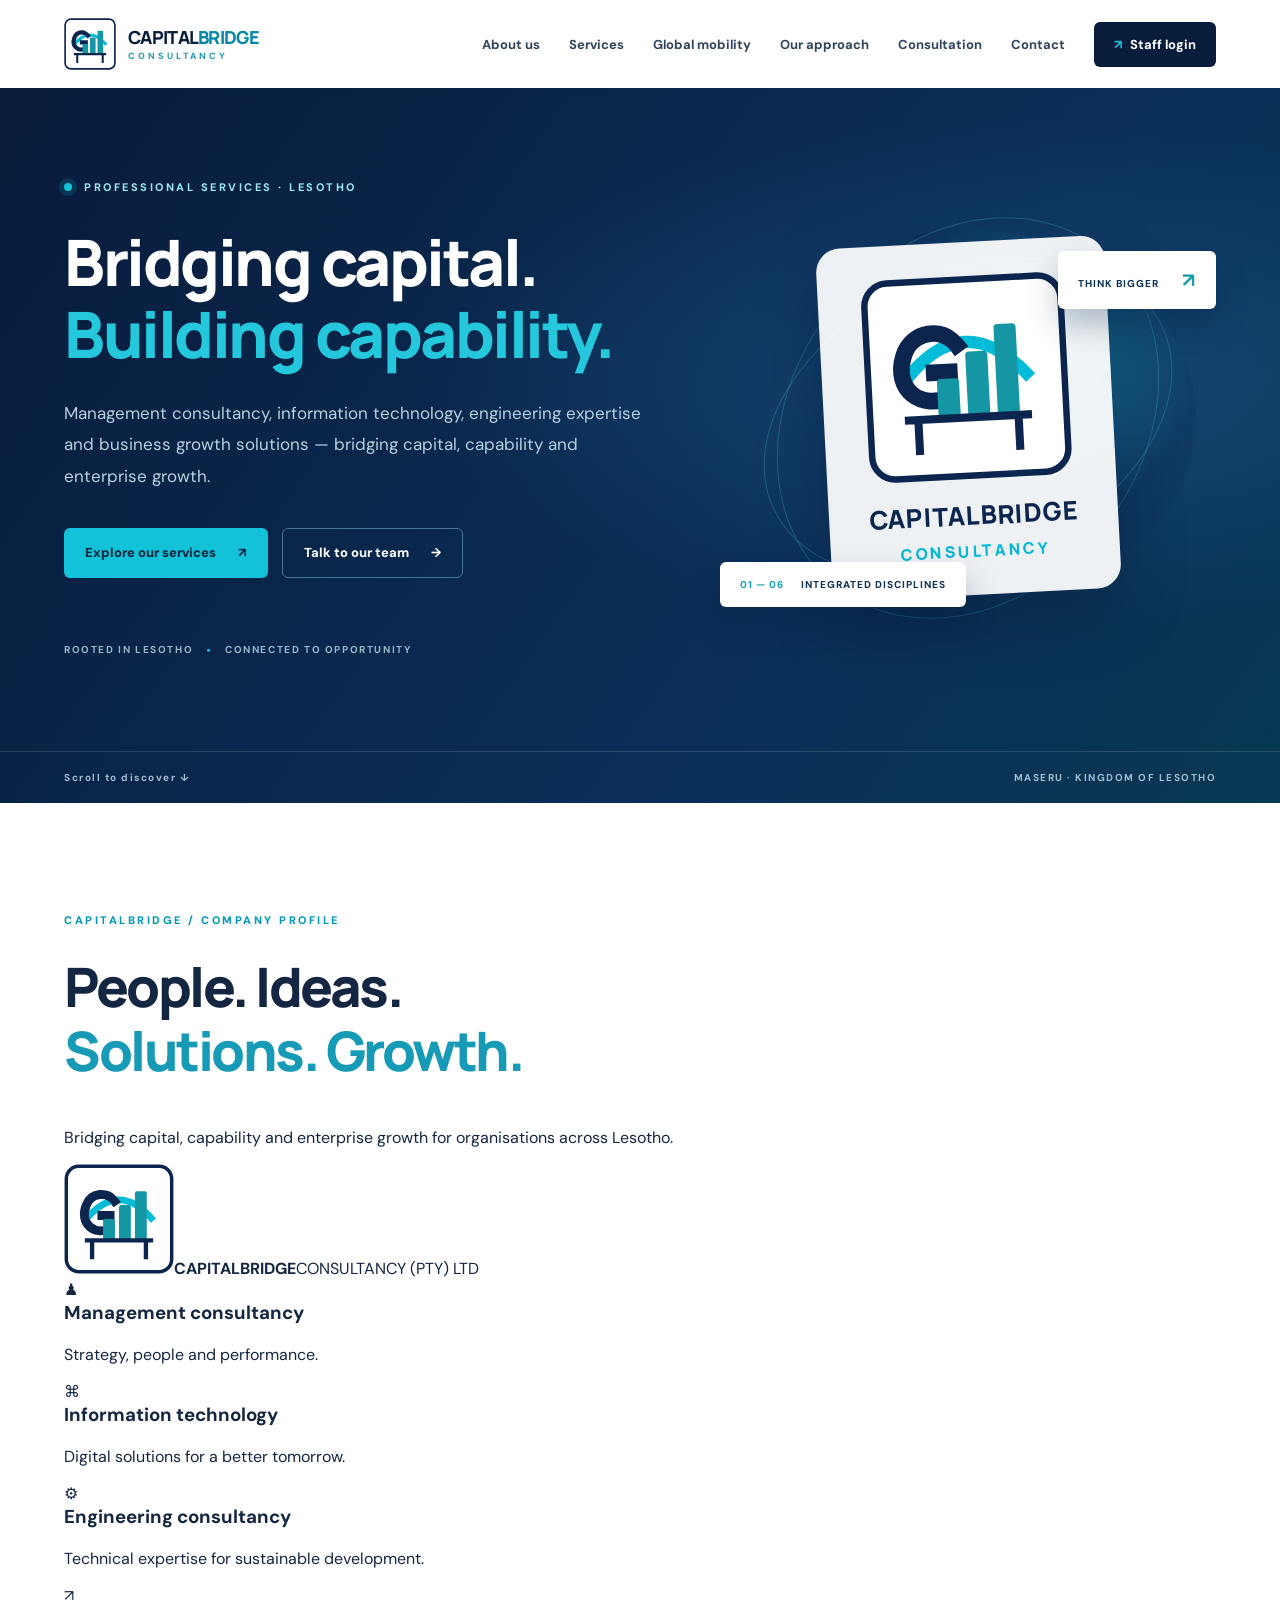
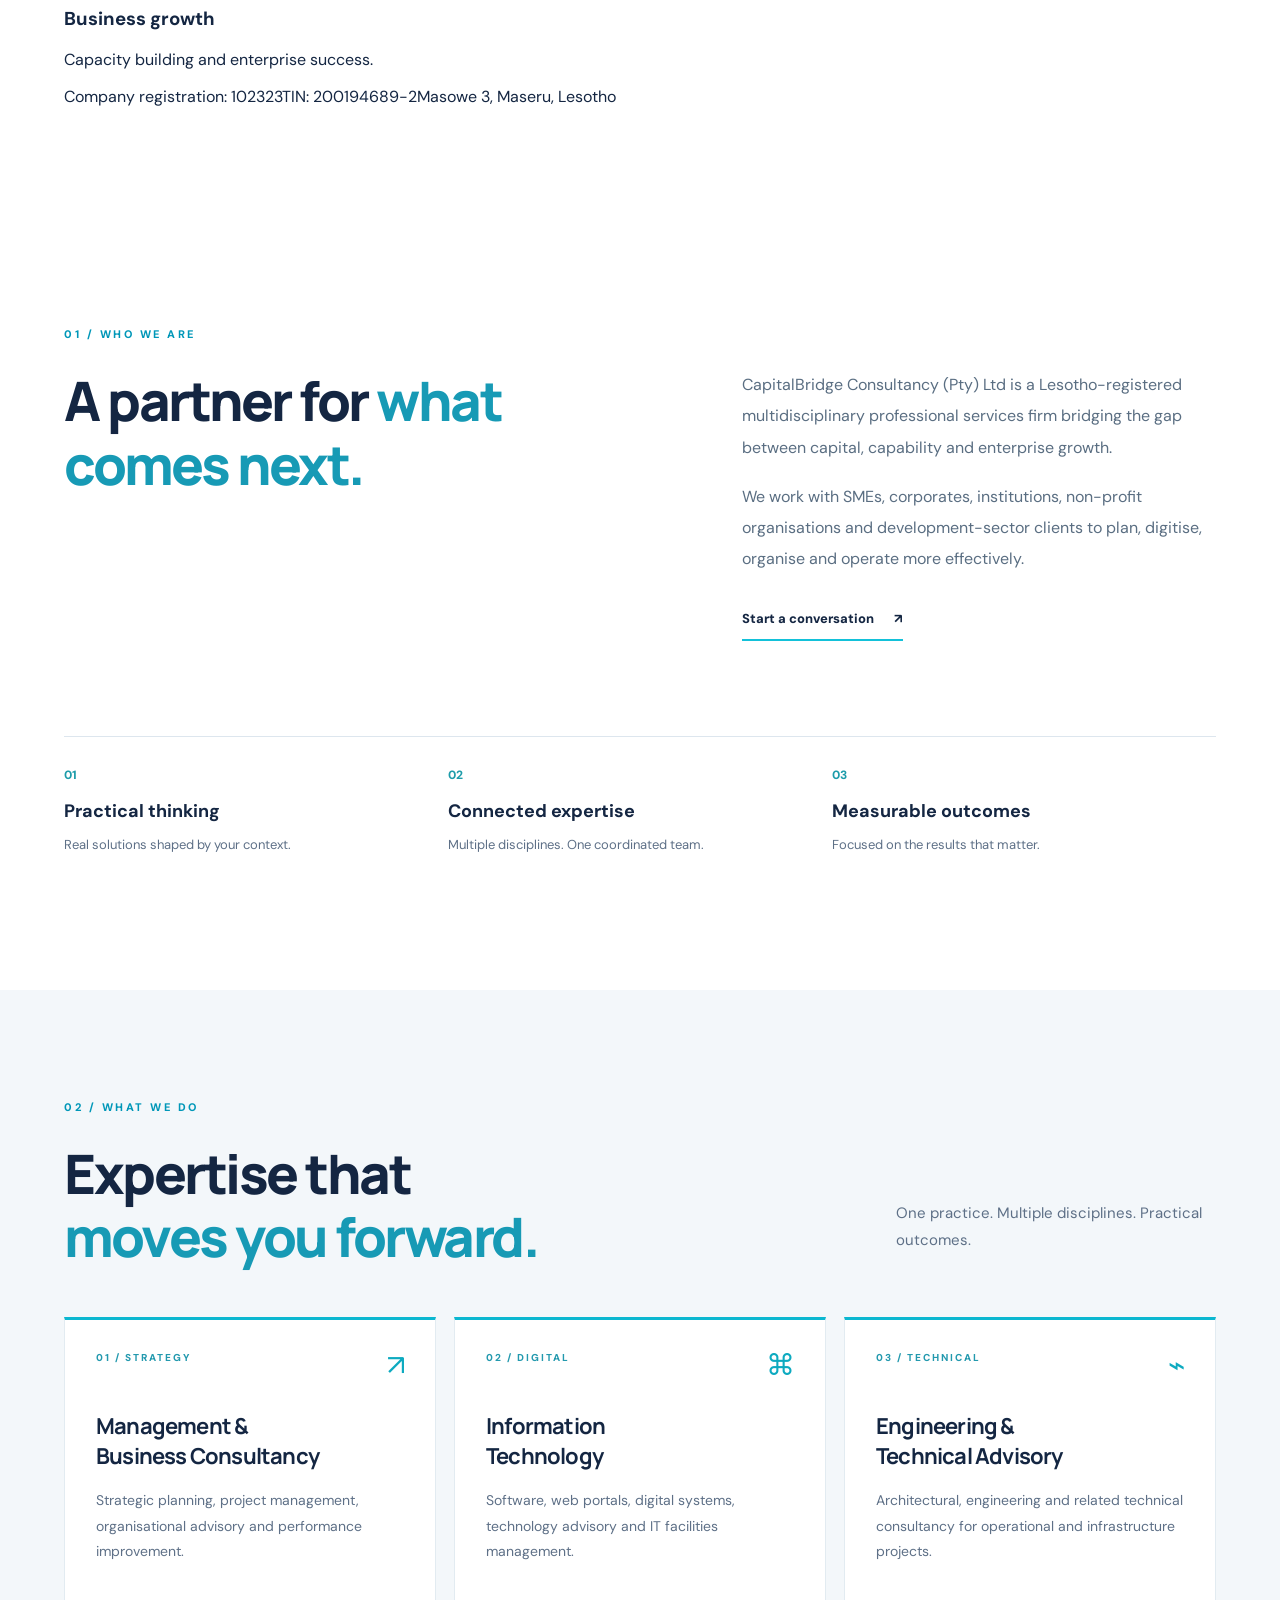
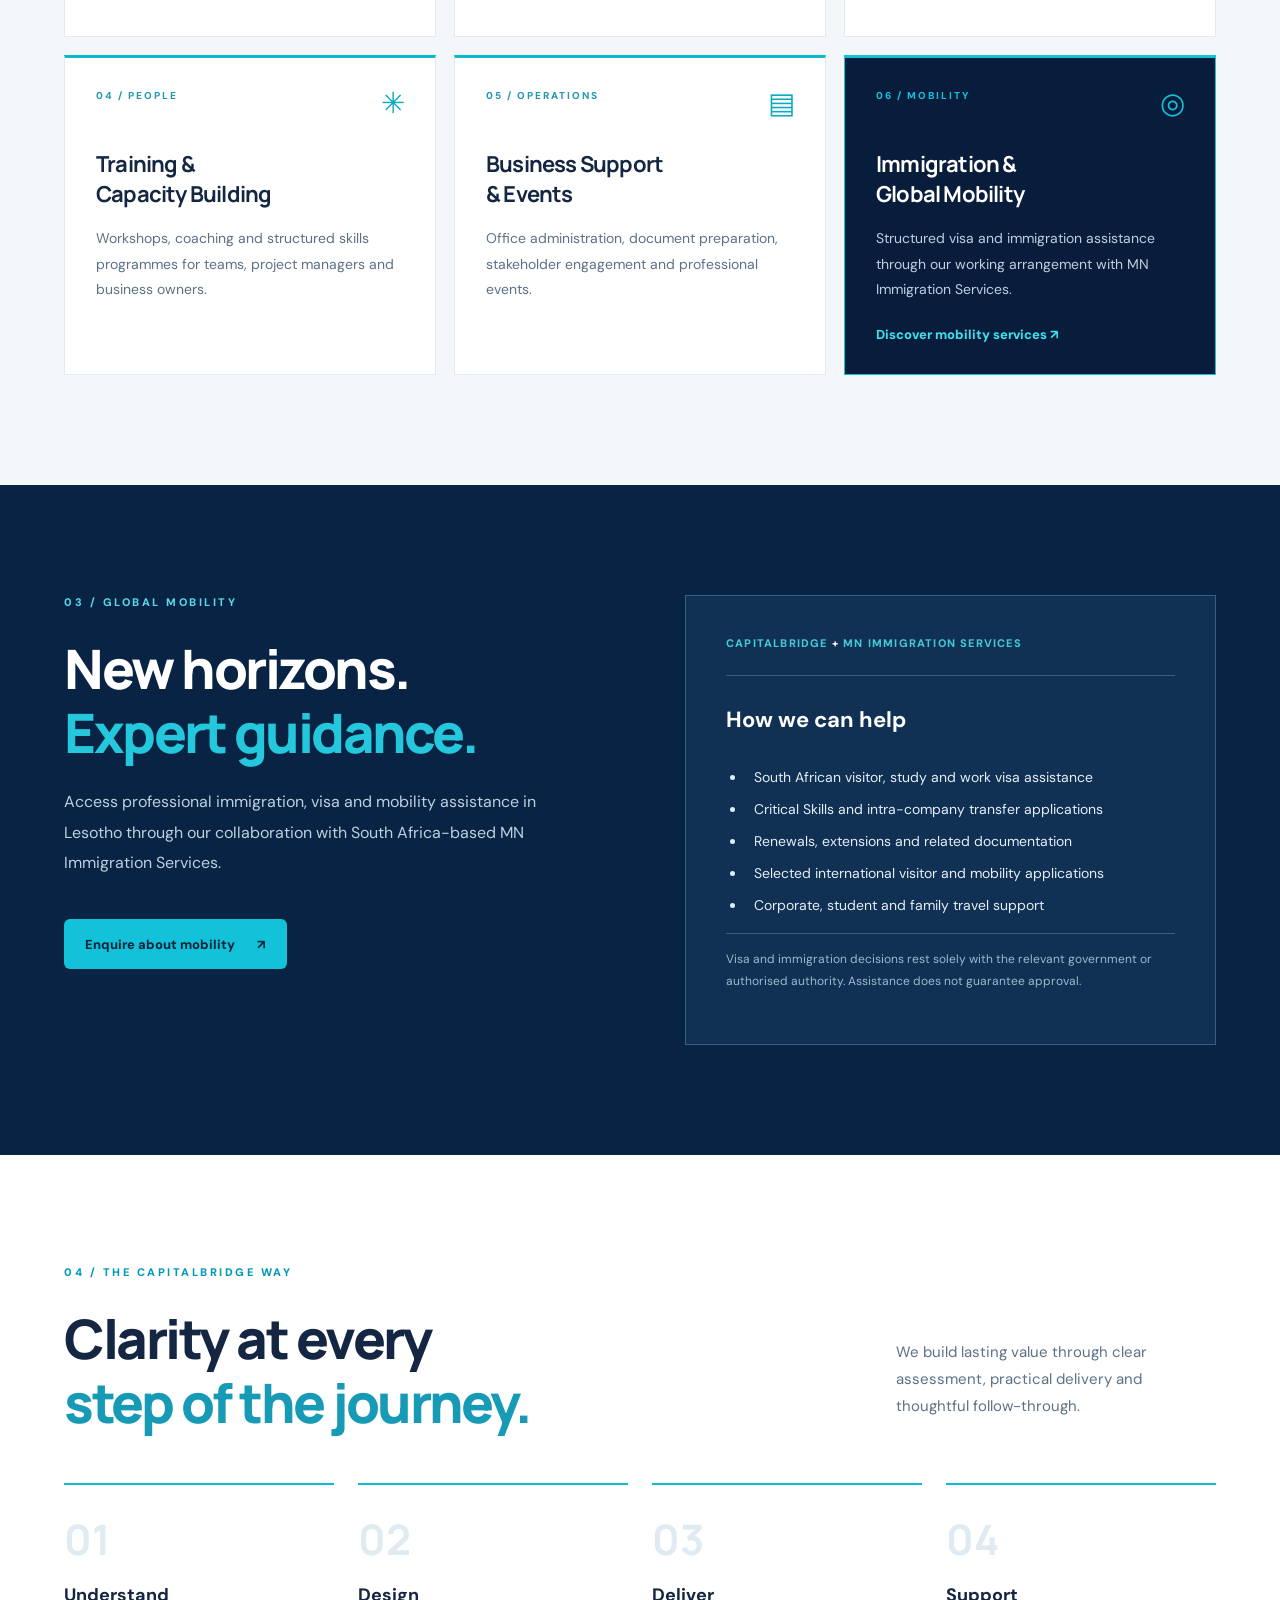
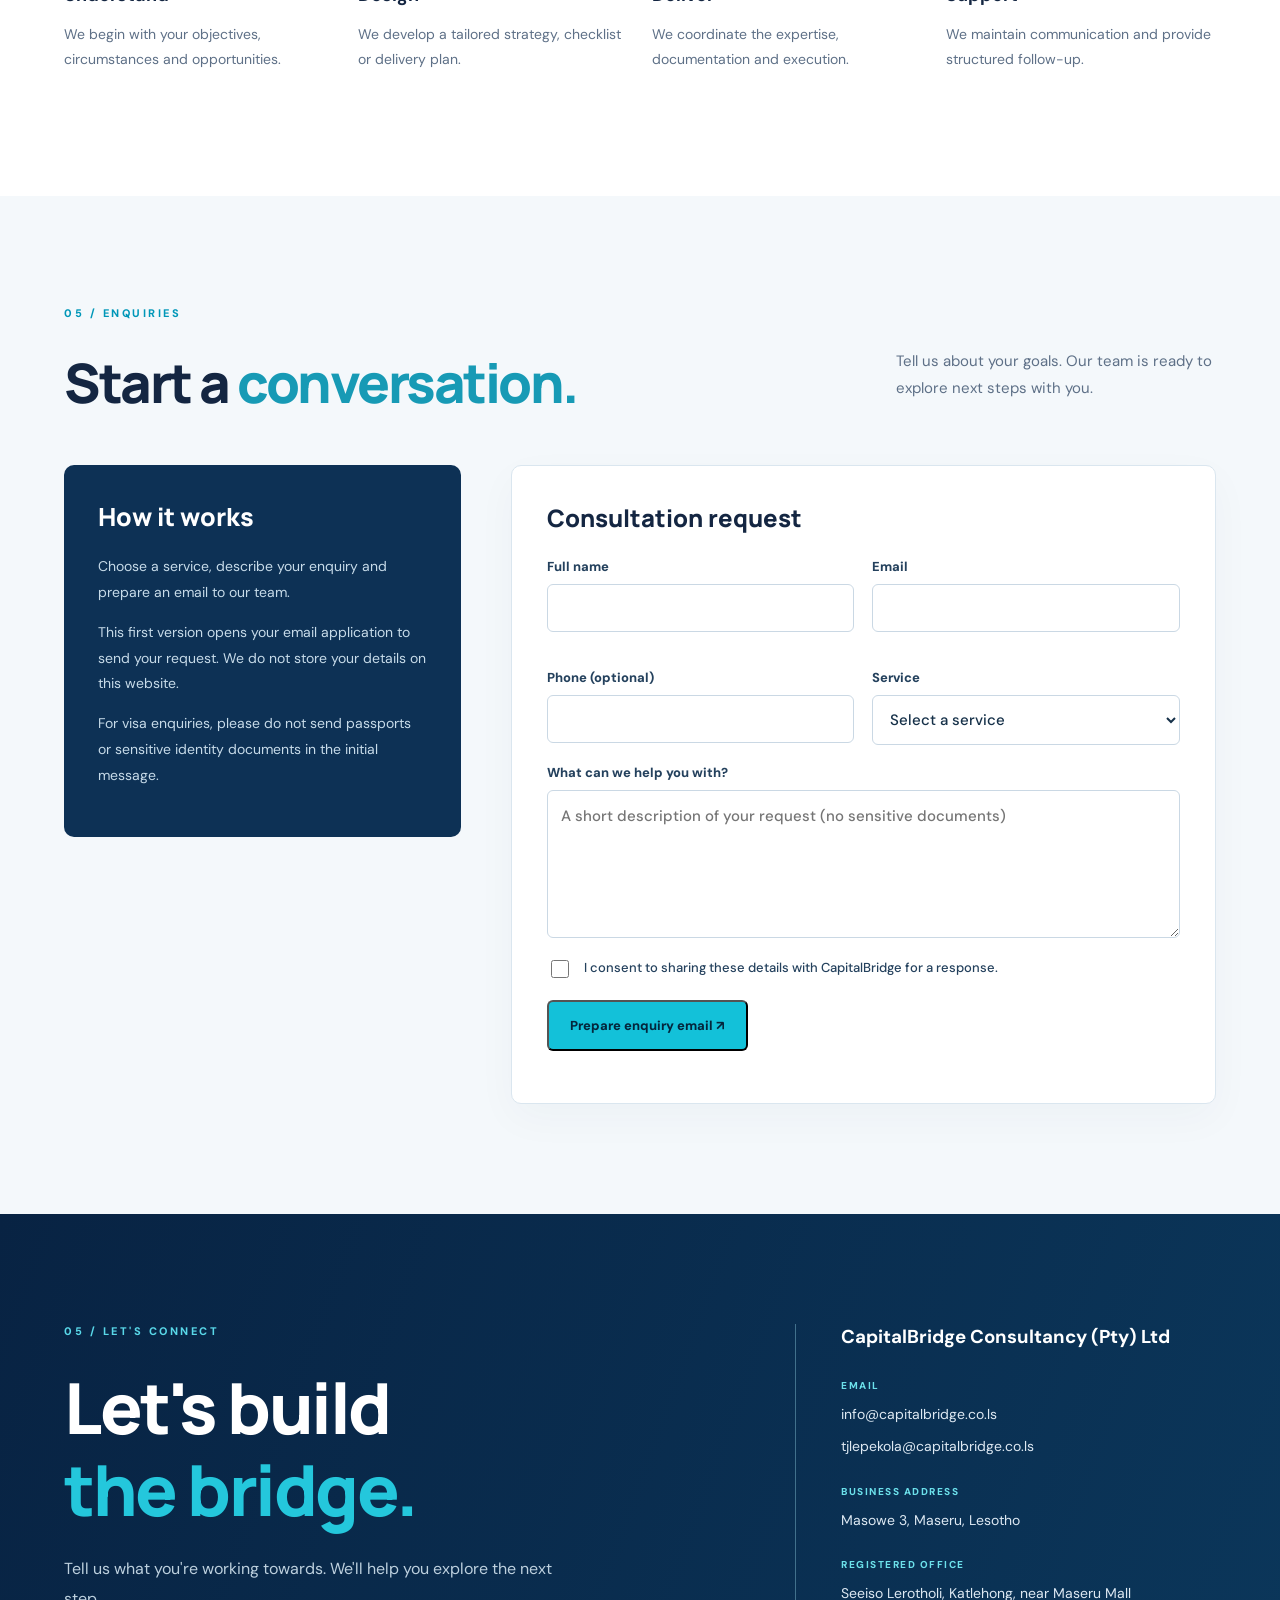
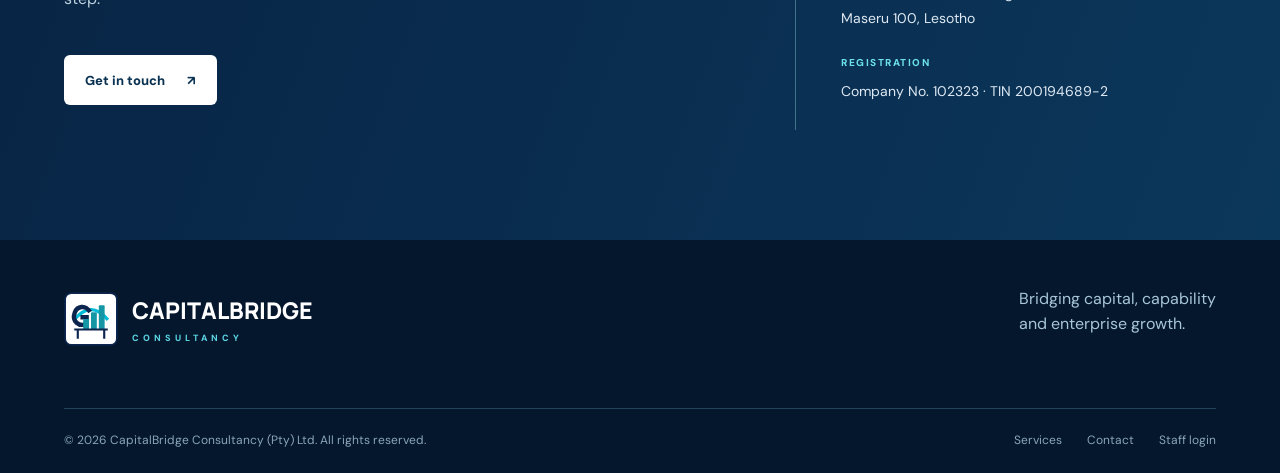
==== web/index.html @ 538d1fee "Add branded CapitalBridge business-profile section" ====
<!doctype html>
<html lang="en">
<head><meta charset="utf-8"><meta name="viewport" content="width=device-width, initial-scale=1"><meta name="theme-color" content="#071c3a"><meta name="description" content="CapitalBridge Consultancy — Lesotho-based management, technology, engineering and immigration & global mobility assistance."><title>CapitalBridge Consultancy | Mastering complexity. Delivering results.</title><link rel="icon" href="./capitalbridge-logo.svg" type="image/svg+xml"><link rel="stylesheet" href="./landing.css"><script src="./landing.js" defer></script><script src="./consultation.js" defer></script></head>
<body>
<a href="#main" class="skip">Skip to content</a>
<header class="site-header"><div class="nav-container">
<a href="#top" class="brand" aria-label="CapitalBridge Consultancy home"><img class="brand-logo" src="./capitalbridge-logo.svg" alt="" width="52" height="52"><span class="brand-text"><strong>CAPITAL<span>BRIDGE</span></strong><small>CONSULTANCY</small></span></a>
<button class="menu-toggle" id="menu-toggle" type="button" aria-label="Open navigation" aria-controls="site-nav" aria-expanded="false"><span></span><span></span><span></span></button>
<nav class="site-nav" id="site-nav" aria-label="Primary navigation"><a href="#about">About us</a><a href="#services">Services</a><a href="#mobility">Global mobility</a><a href="#approach">Our approach</a><a href="#consultation">Consultation</a><a href="#contact">Contact</a><a class="staff-link" href="./signin.html"><span aria-hidden="true">↗</span> Staff login</a></nav>
</div></header>
<main id="main">
<section class="hero" id="top"><div class="hero-grid"><div class="hero-content"><div class="eyebrow"><span class="pulse"></span> PROFESSIONAL SERVICES · LESOTHO</div><h1>Bridging capital.<br><em>Building capability.</em></h1><p>Management consultancy, information technology, engineering expertise and business growth solutions — bridging capital, capability and enterprise growth.</p><div class="hero-buttons"><a class="button button-primary" href="#services">Explore our services <span aria-hidden="true">↗</span></a><a class="button button-outline" href="#contact">Talk to our team <span aria-hidden="true">→</span></a></div><div class="hero-proof"><span>ROOTED IN LESOTHO</span><span class="dot">●</span><span>CONNECTED TO OPPORTUNITY</span></div></div><div class="hero-visual" aria-hidden="true"><div class="orbit orbit-one"></div><div class="orbit orbit-two"></div><div class="hero-logo-panel"><img src="./capitalbridge-logo.svg" alt="" width="210" height="210"><span>CAPITALBRIDGE<small>CONSULTANCY</small></span></div><div class="hero-tag hero-tag-top">THINK BIGGER <b>↗</b></div><div class="hero-tag hero-tag-bottom"><span>01 — 06</span> INTEGRATED DISCIPLINES</div></div></div><div class="hero-bottom"><span>Scroll to discover <span aria-hidden="true">↓</span></span><span>MASERU · KINGDOM OF LESOTHO</span></div></section>
<section class="profile-highlight section" id="company-profile" aria-labelledby="profile-title"><div class="profile-heading"><div><div class="section-label">CAPITALBRIDGE / COMPANY PROFILE</div><h2 id="profile-title">People. Ideas.<br><span>Solutions. Growth.</span></h2><p>Bridging capital, capability and enterprise growth for organisations across Lesotho.</p></div><div class="profile-badge"><img src="./capitalbridge-logo.svg" alt="CapitalBridge emblem" width="110" height="110"><strong>CAPITALBRIDGE</strong><span>CONSULTANCY (PTY) LTD</span></div></div><div class="profile-pillars"><article><span class="pillar-symbol" aria-hidden="true">♟</span><h3>Management consultancy</h3><p>Strategy, people and performance.</p></article><article><span class="pillar-symbol" aria-hidden="true">⌘</span><h3>Information technology</h3><p>Digital solutions for a better tomorrow.</p></article><article><span class="pillar-symbol" aria-hidden="true">⚙</span><h3>Engineering consultancy</h3><p>Technical expertise for sustainable development.</p></article><article><span class="pillar-symbol" aria-hidden="true">↗</span><h3>Business growth</h3><p>Capacity building and enterprise success.</p></article></div><div class="profile-meta"><span>Company registration: 102323</span><span>TIN: 200194689-2</span><span>Masowe 3, Maseru, Lesotho</span></div></section><section class="statement section" id="about"><div class="section-label">01 / WHO WE ARE</div><div class="statement-grid"><h2>A partner for <span>what comes next.</span></h2><div><p>CapitalBridge Consultancy (Pty) Ltd is a Lesotho-registered multidisciplinary professional services firm bridging the gap between capital, capability and enterprise growth.</p><p>We work with SMEs, corporates, institutions, non-profit organisations and development-sector clients to plan, digitise, organise and operate more effectively.</p><a class="text-link" href="#contact">Start a conversation <span aria-hidden="true">↗</span></a></div></div><div class="values"><div><span class="value-index">01</span><strong>Practical thinking</strong><p>Real solutions shaped by your context.</p></div><div><span class="value-index">02</span><strong>Connected expertise</strong><p>Multiple disciplines. One coordinated team.</p></div><div><span class="value-index">03</span><strong>Measurable outcomes</strong><p>Focused on the results that matter.</p></div></div></section>
<section class="services section" id="services"><div class="section-heading"><div><div class="section-label">02 / WHAT WE DO</div><h2>Expertise that<br><span>moves you forward.</span></h2></div><p>One practice. Multiple disciplines. Practical outcomes.</p></div><div class="service-grid">
<article class="service-card"><span class="service-num">01 / STRATEGY</span><span class="service-icon">↗</span><h3>Management &amp;<br>Business Consultancy</h3><p>Strategic planning, project management, organisational advisory and performance improvement.</p></article>
<article class="service-card"><span class="service-num">02 / DIGITAL</span><span class="service-icon">⌘</span><h3>Information<br>Technology</h3><p>Software, web portals, digital systems, technology advisory and IT facilities management.</p></article>
<article class="service-card"><span class="service-num">03 / TECHNICAL</span><span class="service-icon">⌁</span><h3>Engineering &amp;<br>Technical Advisory</h3><p>Architectural, engineering and related technical consultancy for operational and infrastructure projects.</p></article>
<article class="service-card"><span class="service-num">04 / PEOPLE</span><span class="service-icon">✳</span><h3>Training &amp;<br>Capacity Building</h3><p>Workshops, coaching and structured skills programmes for teams, project managers and business owners.</p></article>
<article class="service-card"><span class="service-num">05 / OPERATIONS</span><span class="service-icon">▤</span><h3>Business Support<br>&amp; Events</h3><p>Office administration, document preparation, stakeholder engagement and professional events.</p></article>
<article class="service-card featured"><span class="service-num">06 / MOBILITY</span><span class="service-icon">◎</span><h3>Immigration &amp;<br>Global Mobility</h3><p>Structured visa and immigration assistance through our working arrangement with MN Immigration Services.</p><a href="#mobility">Discover mobility services ↗</a></article>
</div></section>
<section class="mobility section" id="mobility"><div class="mobility-left"><div class="section-label light">03 / GLOBAL MOBILITY</div><h2>New horizons.<br><em>Expert guidance.</em></h2><p>Access professional immigration, visa and mobility assistance in Lesotho through our collaboration with South Africa-based MN Immigration Services.</p><a class="button button-primary" href="mailto:tjlepekola@capitalbridge.co.ls?subject=Immigration%20consultation%20request">Enquire about mobility <span aria-hidden="true">↗</span></a></div><div class="mobility-right"><div class="partner-pill">CAPITALBRIDGE <span>+</span> MN IMMIGRATION SERVICES</div><h3>How we can help</h3><ul><li>South African visitor, study and work visa assistance</li><li>Critical Skills and intra-company transfer applications</li><li>Renewals, extensions and related documentation</li><li>Selected international visitor and mobility applications</li><li>Corporate, student and family travel support</li></ul><p class="note">Visa and immigration decisions rest solely with the relevant government or authorised authority. Assistance does not guarantee approval.</p></div></section>
<section class="approach section" id="approach"><div class="section-heading"><div><div class="section-label">04 / THE CAPITALBRIDGE WAY</div><h2>Clarity at every<br><span>step of the journey.</span></h2></div><p>We build lasting value through clear assessment, practical delivery and thoughtful follow-through.</p></div><div class="process"><div><b>01</b><h3>Understand</h3><p>We begin with your objectives, circumstances and opportunities.</p></div><div><b>02</b><h3>Design</h3><p>We develop a tailored strategy, checklist or delivery plan.</p></div><div><b>03</b><h3>Deliver</h3><p>We coordinate the expertise, documentation and execution.</p></div><div><b>04</b><h3>Support</h3><p>We maintain communication and provide structured follow-up.</p></div></div></section>
<section class="consultation section" id="consultation"><div class="section-label">05 / ENQUIRIES</div><div class="section-heading"><h2>Start a <span>conversation.</span></h2><p>Tell us about your goals. Our team is ready to explore next steps with you.</p></div><div class="consultation-layout"><div class="consultation-intro"><h3>How it works</h3><p>Choose a service, describe your enquiry and prepare an email to our team.</p><p>This first version opens your email application to send your request. We do not store your details on this website.</p><p>For visa enquiries, please do not send passports or sensitive identity documents in the initial message.</p></div><form id="consultation-form" class="consultation-form"><h3>Consultation request</h3><div class="form-grid"><label>Full name<input name="name" autocomplete="name" required maxlength="120"></label><label>Email<input name="email" autocomplete="email" type="email" required maxlength="200"></label><label>Phone (optional)<input name="phone" autocomplete="tel" type="tel" maxlength="30"></label><label>Service<select name="service" required><option value="">Select a service</option><option>Management &amp; Business Consultancy</option><option>Information Technology</option><option>Engineering &amp; Technical Advisory</option><option>Training &amp; Capacity Building</option><option>Business Support &amp; Events</option><option>Immigration &amp; Global Mobility</option></select></label></div><label>What can we help you with?<textarea name="message" required minlength="10" maxlength="2000" rows="5" placeholder="A short description of your request (no sensitive documents)"></textarea></label><label class="consent"><input name="consent" type="checkbox" required><span>I consent to sharing these details with CapitalBridge for a response.</span></label><button class="button button-primary" type="submit">Prepare enquiry email ↗</button><p id="consultation-status" role="status" aria-live="polite"></p></form></div></section><section class="contact section" id="contact"><div class="contact-main"><div class="section-label light">05 / LET'S CONNECT</div><h2>Let's build<br><em>the bridge.</em></h2><p>Tell us what you're working towards. We'll help you explore the next step.</p><a class="button button-light" href="mailto:info@capitalbridge.co.ls?subject=CapitalBridge%20consultation">Get in touch <span aria-hidden="true">↗</span></a></div><div class="contact-details"><h3>CapitalBridge Consultancy (Pty) Ltd</h3><div><span>EMAIL</span><a href="mailto:info@capitalbridge.co.ls">info@capitalbridge.co.ls</a><a href="mailto:tjlepekola@capitalbridge.co.ls">tjlepekola@capitalbridge.co.ls</a></div><div><span>BUSINESS ADDRESS</span><p>Masowe 3, Maseru, Lesotho</p></div><div><span>REGISTERED OFFICE</span><p>Seeiso Lerotholi, Katlehong, near Maseru Mall<br>Maseru 100, Lesotho</p></div><div><span>REGISTRATION</span><p>Company No. 102323 · TIN 200194689-2</p></div></div></section>
</main><footer class="footer"><div class="footer-top"><a href="#top" class="footer-brand"><img src="./capitalbridge-logo.svg" alt="" width="54" height="54"><span>CAPITALBRIDGE<small>CONSULTANCY</small></span></a><p>Bridging capital, capability<br>and enterprise growth.</p></div><div class="footer-bottom"><span>© <span id="year">2026</span> CapitalBridge Consultancy (Pty) Ltd. All rights reserved.</span><div><a href="#services">Services</a><a href="#contact">Contact</a><a href="./signin.html">Staff login</a></div></div></footer>
<nav class="mobile-bottom-nav" aria-label="Mobile quick navigation">
<a href="#top" data-mobile-tab="top" aria-current="page"><span class="tab-icon" aria-hidden="true">⌂</span><span>Home</span></a>
<a href="#services" data-mobile-tab="services"><span class="tab-icon" aria-hidden="true">▦</span><span>Services</span></a>
<a href="#mobility" data-mobile-tab="mobility"><span class="tab-icon" aria-hidden="true">◎</span><span>Mobility</span></a>
<a href="#contact" data-mobile-tab="contact"><span class="tab-icon" aria-hidden="true">✉</span><span>Contact</span></a>
<a href="./signin.html" class="mobile-staff-tab"><span class="tab-icon" aria-hidden="true">↗</span><span>Staff</span></a>
</nav>
</body></html>
---- web/landing.css ----
@import url('https://fonts.googleapis.com/css2?family=DM+Sans:wght@400;500;600;700;800&family=Manrope:wght@400;500;600;700;800&display=swap');
:root{--navy:#081d3c;--navy2:#0e2d54;--cyan:#13c1d9;--teal:#1d9caa;--gold:#c6a363;--text:#142642;--muted:#5e7087;--paper:#f7f9fc;--white:#fff}*{box-sizing:border-box}html{scroll-behavior:smooth;scroll-padding-top:90px}body{margin:0;color:var(--text);font-family:"DM Sans",Arial,sans-serif;background:var(--white)}a{color:inherit;text-decoration:none}button{font:inherit}.skip{position:absolute;left:1rem;top:-5rem;padding:.8rem 1rem;background:#fff;z-index:100}.skip:focus{top:1rem}.site-header{position:sticky;top:0;z-index:30;background:rgba(255,255,255,.97);box-shadow:0 1px 0 rgba(7,32,61,.09);backdrop-filter:blur(12px)}.nav-container{max-width:1360px;margin:auto;padding:0 5%;min-height:88px;display:flex;align-items:center;justify-content:space-between;gap:24px}.brand{display:flex;align-items:center;gap:12px;flex:none}.brand-icon{width:48px;height:48px;border:2px solid #0f3d6c;border-radius:12px;display:flex;align-items:flex-end;justify-content:center;gap:4px;padding:9px}.brand-icon i{display:block;width:7px;border-radius:5px 5px 0 0;background:var(--teal)}.brand-icon i:nth-child(1){height:18px}.brand-icon i:nth-child(2){height:27px;background:#0b589d}.brand-icon i:nth-child(3){height:34px;background:var(--cyan)}.brand-text{display:grid;line-height:1.13}.brand-text strong{font-family:Manrope,sans-serif;font-weight:800;color:var(--navy);font-size:18px;letter-spacing:-.7px}.brand-text strong span{color:#0886a7}.brand-text small{font-weight:800;color:#219db0;font-size:9px;letter-spacing:3px;margin-top:4px}.site-nav{display:flex;gap:29px;align-items:center}.site-nav>a{font-size:13px;font-weight:700;color:#30445b;white-space:nowrap;transition:color .2s}.site-nav>a:hover,.site-nav>a:focus-visible{color:#078ca5}.site-nav .staff-link{padding:14px 20px;background:var(--navy);color:#fff;border-radius:6px}.staff-link span{color:var(--cyan);margin-right:5px}.menu-toggle{display:none}.hero{color:#fff;background:radial-gradient(ellipse at 80% 40%,#164776 0,transparent 42%),linear-gradient(125deg,#081b3b,#0a2f57 65%,#083853);min-height:690px;overflow:hidden}.hero-grid{max-width:1360px;margin:auto;padding:92px 5% 95px;display:grid;grid-template-columns:1.1fr .9fr;align-items:center;min-height:620px;gap:50px}.eyebrow,.section-label{font-weight:800;letter-spacing:2.5px;font-size:11px}.eyebrow{color:#9ae5ef;display:flex;align-items:center;gap:12px}.pulse{width:8px;height:8px;border-radius:100%;background:var(--cyan);box-shadow:0 0 0 5px rgba(19,193,217,.14)}h1,h2,h3,p{margin-top:0}.hero h1,.section h2{font-family:Manrope,sans-serif;letter-spacing:-2.5px}.hero h1{font-size:clamp(43px,5vw,78px);line-height:1.13;margin:32px 0 27px;font-weight:800}.hero h1 em,.mobility h2 em,.contact h2 em{color:#24c7dc;font-style:normal}.hero-content>p{color:#b9d0e1;font-size:17px;line-height:1.85;max-width:585px}.hero-buttons{display:flex;align-items:center;gap:14px;flex-wrap:wrap;margin-top:36px}.button{min-height:50px;display:inline-flex;align-items:center;justify-content:center;gap:22px;padding:15px 21px;border-radius:6px;font-weight:800;font-size:13px;transition:transform .2s}.button:hover{transform:translateY(-2px)}.button-primary{background:var(--cyan);color:#04263c}.button-outline{border:1px solid #497595;color:#fff}.hero-proof{display:flex;align-items:center;gap:13px;color:#98b8cc;font-weight:700;letter-spacing:1.6px;font-size:10px;margin-top:65px}.hero-proof .dot{font-size:7px;color:var(--cyan)}.hero-visual{position:relative;height:450px;display:grid;place-items:center}.hero-visual:before{content:"";position:absolute;inset:8% 4%;border-radius:50%;background:radial-gradient(circle at 65% 35%,rgba(19,193,217,.4),rgba(9,36,80,.2) 42%,transparent 70%)}.orbit{position:absolute;border:1px solid rgba(72,197,221,.28);border-radius:50%;transform:rotate(-25deg)}.orbit-one{width:430px;height:290px}.orbit-two{width:350px;height:430px;transform:rotate(38deg)}.hero-monogram{font-family:Manrope,sans-serif;font-weight:800;font-size:clamp(140px,17vw,255px);letter-spacing:-25px;color:rgba(255,255,255,.87);text-shadow:0 18px 30px rgba(4,17,45,.3);z-index:1}.hero-monogram span{color:var(--cyan);font-size:.45em;vertical-align:top;letter-spacing:0}.hero-tag{position:absolute;z-index:2;background:#fff;color:#0f3456;padding:16px 20px;border-radius:6px;box-shadow:0 16px 30px #031a3d42;font-size:10px;font-weight:800;letter-spacing:1px}.hero-tag-top{right:0;top:13%}.hero-tag-top b{font-size:20px;margin-left:20px;color:#1d9cab}.hero-tag-bottom{bottom:8%;left:0}.hero-tag-bottom span{color:#1aa0b4;margin-right:14px}.hero-bottom{border-top:1px solid rgba(255,255,255,.13);padding:19px 5%;display:flex;justify-content:space-between;max-width:1360px;margin:auto;color:#a3bed2;font-size:10px;font-weight:700;letter-spacing:1.5px}.section{padding:110px max(5%,calc((100% - 1225px)/2))}.section-label{color:#0097b8;margin-bottom:28px}.section h2{font-size:clamp(35px,4.25vw,59px);line-height:1.17;font-weight:800}.section h2 span{color:#179ab5}.statement-grid{display:grid;grid-template-columns:1fr .82fr;gap:100px}.statement-grid p{font-size:16px;line-height:1.95;color:#5a6e82;margin-bottom:18px}.text-link{display:inline-flex;gap:20px;border-bottom:2px solid var(--cyan);font-size:13px;font-weight:800;padding:12px 0;margin-top:6px}.values{margin-top:95px;display:grid;grid-template-columns:repeat(3,1fr);border-top:1px solid #dde6ee}.values>div{padding:30px 38px 10px 0}.value-index{display:block;color:var(--teal);font-size:12px;font-weight:800;margin-bottom:16px}.values strong{display:block;font-size:18px}.values p{color:var(--muted);font-size:13px;line-height:1.8;margin-top:10px}.services{background:#f3f7fa}.section-heading{display:flex;align-items:end;justify-content:space-between;gap:45px;margin-bottom:48px}.section-heading h2{margin:0}.section-heading>p{max-width:320px;color:var(--muted);line-height:1.8;font-size:15px}.service-grid{display:grid;grid-template-columns:repeat(3,minmax(0,1fr));gap:18px}.service-card{min-height:320px;position:relative;padding:31px;background:white;border:1px solid #e2ebf1;border-top:3px solid #0bb7d0;display:flex;flex-direction:column;transition:transform .2s,box-shadow .2s}.service-card:hover{transform:translateY(-5px);box-shadow:0 18px 35px #173a5c10}.service-num{font-size:10px;letter-spacing:2px;color:#2399ae;font-weight:800}.service-icon{position:absolute;top:26px;right:30px;color:#0daac0;font-size:29px}.service-card h3{font-family:Manrope,sans-serif;font-size:22px;line-height:1.35;letter-spacing:-.8px;margin:48px 0 17px}.service-card p{color:var(--muted);font-size:14px;line-height:1.8}.service-card.featured{background:var(--navy);border-color:var(--cyan);color:#fff}.featured .service-num,.featured .service-icon{color:var(--cyan)}.featured p{color:#bdd0e2}.featured a{color:#3ee1ed;font-size:13px;font-weight:800;margin-top:auto}.mobility{display:grid;grid-template-columns:1fr 1fr;background:#082343;color:#fff;gap:90px}.section-label.light{color:#59d8e9}.mobility h2,.contact h2{margin-bottom:23px}.mobility-left>p,.contact-main>p{color:#bdd0de;font-size:16px;line-height:1.9;max-width:510px}.mobility-left .button{margin-top:25px}.mobility-right{border:1px solid #38617d;background:#103154;padding:40px}.partner-pill{color:#45c9d8;letter-spacing:1.2px;font-size:11px;font-weight:800;border-bottom:1px solid #38617d;padding-bottom:25px}.partner-pill span{color:#fff}.mobility-right h3{font-size:22px;margin:29px 0}.mobility-right ul{padding-left:20px;color:#e3eef5;line-height:2;font-size:14px}.mobility-right li{padding-left:8px;margin-bottom:4px}.note{font-size:12px;color:#9eb9cb;line-height:1.8;padding-top:15px;border-top:1px solid #38617d}.process{display:grid;grid-template-columns:repeat(4,1fr);gap:24px}.process>div{border-top:2px solid #12bad1;padding-top:25px}.process b{font-family:Manrope,sans-serif;font-size:42px;color:#e0ebf1}.process h3{font-size:18px;margin:15px 0}.process p{color:var(--muted);font-size:14px;line-height:1.8}.contact{background:linear-gradient(110deg,#082343,#0b375b);display:grid;grid-template-columns:1.2fr .8fr;gap:100px;color:white}.contact h2{font-size:clamp(46px,5.5vw,72px)}.button-light{background:#fff;color:#093252;margin-top:25px}.contact-details{border-left:1px solid #42718c;padding-left:45px}.contact-details h3{margin-bottom:30px}.contact-details>div{margin-bottom:26px}.contact-details span{display:block;color:#6ce1eb;letter-spacing:1.5px;font-size:10px;font-weight:800;margin-bottom:10px}.contact-details p,.contact-details a{font-size:14px;line-height:1.75;color:#dee9f3}.contact-details a:hover{text-decoration:underline}.footer{padding:46px 5% 25px;background:#04172c;color:white}.footer-top,.footer-bottom{max-width:1225px;margin:auto;display:flex;justify-content:space-between}.footer-top{align-items:center;padding-bottom:55px}.footer-brand{font:800 23px Manrope,sans-serif;letter-spacing:-1px}.footer-brand span{color:var(--cyan)}.footer-brand small{display:block;font:800 9px "DM Sans",sans-serif;color:#5bd5e3;letter-spacing:4px;margin-top:6px}.footer-top p{color:#a8c6d6;line-height:1.6}.footer-bottom{gap:20px;border-top:1px solid #23435c;padding-top:23px;color:#8ca6b8;font-size:12px}.footer-bottom>div{display:flex;gap:25px}.footer-bottom a:hover{color:var(--cyan)}a:focus-visible,button:focus-visible{outline:3px solid var(--cyan);outline-offset:4px}
@media(max-width:1050px){.site-nav{gap:15px}.site-nav>a{font-size:12px}.brand-text strong{font-size:15px}.hero-grid{gap:8px}.orbit-one{width:340px}.orbit-two{width:290px}.section{padding:80px 5%}.mobility,.contact{gap:45px}}
@media(max-width:800px){.nav-container{min-height:72px}.menu-toggle{display:flex;flex-direction:column;justify-content:center;gap:5px;width:42px;height:42px;border:0;background:none;cursor:pointer}.menu-toggle span{height:2px;width:24px;background:var(--navy)}.site-nav{display:none;position:absolute;left:0;right:0;top:72px;padding:18px 5% 28px;background:white;box-shadow:0 15px 25px #071c3a18;align-items:stretch;flex-direction:column;gap:0}.site-nav.open{display:flex}.site-nav>a{padding:13px;font-size:14px}.site-nav .staff-link{text-align:center;margin-top:7px}.hero-grid{grid-template-columns:1fr;padding-top:68px;padding-bottom:55px}.hero-visual{height:230px}.hero-monogram{font-size:120px;letter-spacing:-10px}.orbit-one{width:300px;height:200px}.orbit-two{width:230px;height:230px}.hero-tag{font-size:8px;padding:10px}.hero-proof{margin-top:37px}.statement-grid,.mobility,.contact{grid-template-columns:1fr;gap:30px}.values{margin-top:50px}.service-grid{grid-template-columns:repeat(2,1fr)}.contact-details{border-left:0;border-top:1px solid #42718c;padding:30px 0 0}.section-heading{align-items:start;flex-direction:column;gap:18px}.process{grid-template-columns:repeat(2,1fr)}}
@media(max-width:520px){.brand-icon{width:39px;height:39px}.brand-text strong{font-size:14px}.brand-text small{font-size:8px;letter-spacing:2px}.hero{min-height:0}.hero-grid{padding:48px 6%}.hero h1{letter-spacing:-1.9px}.hero-content>p{font-size:15px}.hero-visual{height:190px}.hero-tag-bottom{left:8%}.hero-bottom{padding:16px 6%;font-size:9px}.hero-bottom span:last-child{display:none}.section{padding:68px 6%}.section h2{letter-spacing:-1.4px}.values{grid-template-columns:1fr}.values>div{padding:20px 0;border-bottom:1px solid #dbe7ed}.service-grid{grid-template-columns:1fr}.service-card{min-height:270px}.service-card h3{margin-top:32px}.mobility-right{padding:27px}.process{grid-template-columns:1fr 1fr;gap:18px}.process h3{font-size:16px}.process p{font-size:13px}.footer-top,.footer-bottom{flex-direction:column;gap:17px}.footer-bottom>div{flex-wrap:wrap}}@media(prefers-reduced-motion:reduce){html{scroll-behavior:auto}*{transition:none!important}}

/* Responsive touch-first navigation and overflow safeguards. */
html,body{max-width:100%;overflow-x:clip}
.mobile-bottom-nav{display:none}
@media(max-width:800px){
  body{padding-bottom:calc(77px + env(safe-area-inset-bottom,0px))}
  .mobile-bottom-nav{position:fixed;z-index:80;inset:auto 0 0;display:grid;grid-template-columns:repeat(5,minmax(0,1fr));height:calc(68px + env(safe-area-inset-bottom,0px));padding:5px 7px calc(5px + env(safe-area-inset-bottom,0px));background:rgba(255,255,255,.98);border-top:1px solid #d6e2eb;box-shadow:0 -9px 28px #081d3c12;backdrop-filter:blur(16px)}
  .mobile-bottom-nav>a{display:flex;min-width:0;min-height:48px;flex-direction:column;align-items:center;justify-content:center;gap:2px;border-radius:10px;color:#49617b;font-weight:800;font-size:10px;line-height:1.3}
  .mobile-bottom-nav .tab-icon{font-size:22px;line-height:1.2;font-weight:700}
  .mobile-bottom-nav>a[aria-current="page"]{color:#066b8d;background:#e5f8fb}
  .mobile-bottom-nav .mobile-staff-tab{background:#081d3c;color:white}
  .mobile-bottom-nav>a:focus-visible{outline-offset:-3px}
  .hero-grid,.statement-grid,.section-heading,.mobility,.contact{min-width:0}
  .hero-content,.hero-visual,.statement-grid>*,.mobility>*,.contact>*{min-width:0}
  .site-nav{max-height:calc(100dvh - 155px);overflow-y:auto}
  .section{scroll-margin-top:80px}
  .footer{padding-bottom:35px}
}
@media(max-width:520px){
  .hero-grid{padding-inline:6%}
  .hero h1{font-size:clamp(36px,10.8vw,56px);overflow-wrap:break-word}
  .hero-buttons .button{min-height:48px}
  .hero-proof{flex-wrap:wrap;line-height:1.7}
  .hero-visual{max-width:100%}
  .orbit-one{max-width:85vw}
  .orbit-two{max-width:72vw}
  .hero-monogram{font-size:clamp(80px,28vw,130px)}
  .hero-tag{max-width:64%;font-size:8px}
  .section h2{font-size:clamp(31px,9vw,45px)}
  .process{grid-template-columns:1fr}
  .contact-details p,.contact-details a{overflow-wrap:anywhere}
  .footer-bottom{overflow-wrap:anywhere}
}
@media(max-width:350px){
  .brand-text strong{font-size:12px}
  .brand-text small{letter-spacing:1px}
  .mobile-bottom-nav{padding-inline:2px}
  .mobile-bottom-nav>a{font-size:9px}
  .mobile-bottom-nav .tab-icon{font-size:20px}
  .button{width:100%}
}
@media(hover:hover){.mobile-bottom-nav>a:hover{color:#066b8d;background:#e5f8fb}}


/* Public consultation enquiry — progressive, no backend collection. */
.consultation{background:#f4f8fb}
.consultation .section-heading{align-items:center}
.consultation-layout{display:grid;grid-template-columns:.72fr 1.28fr;gap:50px;align-items:start}
.consultation-intro{padding:34px;background:#0d3155;color:#fff;border-radius:10px}
.consultation-intro h3{font:800 25px Manrope,sans-serif;margin-bottom:20px}
.consultation-intro p{color:#c7dbe9;line-height:1.85;font-size:14px}
.consultation-form{padding:35px;border:1px solid #dae6ef;background:#fff;border-radius:10px;box-shadow:0 14px 42px #10355709}
.consultation-form h3{font:800 24px Manrope,sans-serif}
.form-grid{display:grid;grid-template-columns:repeat(2,minmax(0,1fr));gap:18px}
.consultation-form label{display:flex;flex-direction:column;gap:9px;font-size:13px;font-weight:800;color:#24415d;margin-bottom:19px}
.consultation-form input:not([type=checkbox]),.consultation-form select,.consultation-form textarea{font:500 15px "DM Sans",Arial,sans-serif;width:100%;min-width:0;border:1px solid #cad8e4;border-radius:6px;padding:13px;background:#fff;color:#163149}
.consultation-form input:focus-visible,.consultation-form textarea:focus-visible,.consultation-form select:focus-visible{outline:3px solid #11b9d066;outline-offset:1px;border-color:#088aa7}
.consultation-form textarea{resize:vertical;min-height:115px;line-height:1.6}
.consultation-form .consent{flex-direction:row;align-items:flex-start;gap:12px;line-height:1.65;font-weight:500}
.consultation-form .consent input{width:18px;height:18px;accent-color:#0688a8;flex:none}
#consultation-status{color:#28617d;font-size:13px;line-height:1.6;margin:17px 0 0}
@media(max-width:850px){.consultation-layout{grid-template-columns:1fr;gap:20px}}
@media(max-width:570px){.consultation-form,.consultation-intro{padding:23px}.form-grid{grid-template-columns:1fr}.consultation-form .button{width:100%}}

/* CapitalBridge visual identity based on supplied company logo. */
.brand-logo{width:52px;height:52px;object-fit:contain;flex-shrink:0}.hero-logo-panel{position:relative;z-index:2;display:flex;align-items:center;flex-direction:column;gap:18px;background:#ffffffed;border-radius:24px;padding:33px 40px;box-shadow:0 26px 65px #02112655;transform:rotate(-3deg)}.hero-logo-panel img{width:clamp(125px,16vw,210px);height:auto}.hero-logo-panel>span{color:#0b254e;font:800 clamp(17px,2vw,27px) Manrope,sans-serif;letter-spacing:.03em;text-align:center}.hero-logo-panel small{display:block;color:#04b8d5;font-size:.62em;letter-spacing:.16em;margin-top:7px}.footer-brand{display:flex;align-items:center;gap:14px;letter-spacing:0}.footer-brand>img{border-radius:8px}.footer-brand>span{color:white}.footer-brand small{color:#5bd5e3}.contact-details>div a{display:block;overflow-wrap:anywhere;margin-bottom:8px}@media(max-width:520px){.brand-logo{width:40px;height:40px}.hero-logo-panel{padding:15px 25px;gap:8px}.hero-logo-panel img{width:115px}.hero-logo-panel>span{font-size:16px}.footer-brand{font-size:18px}}
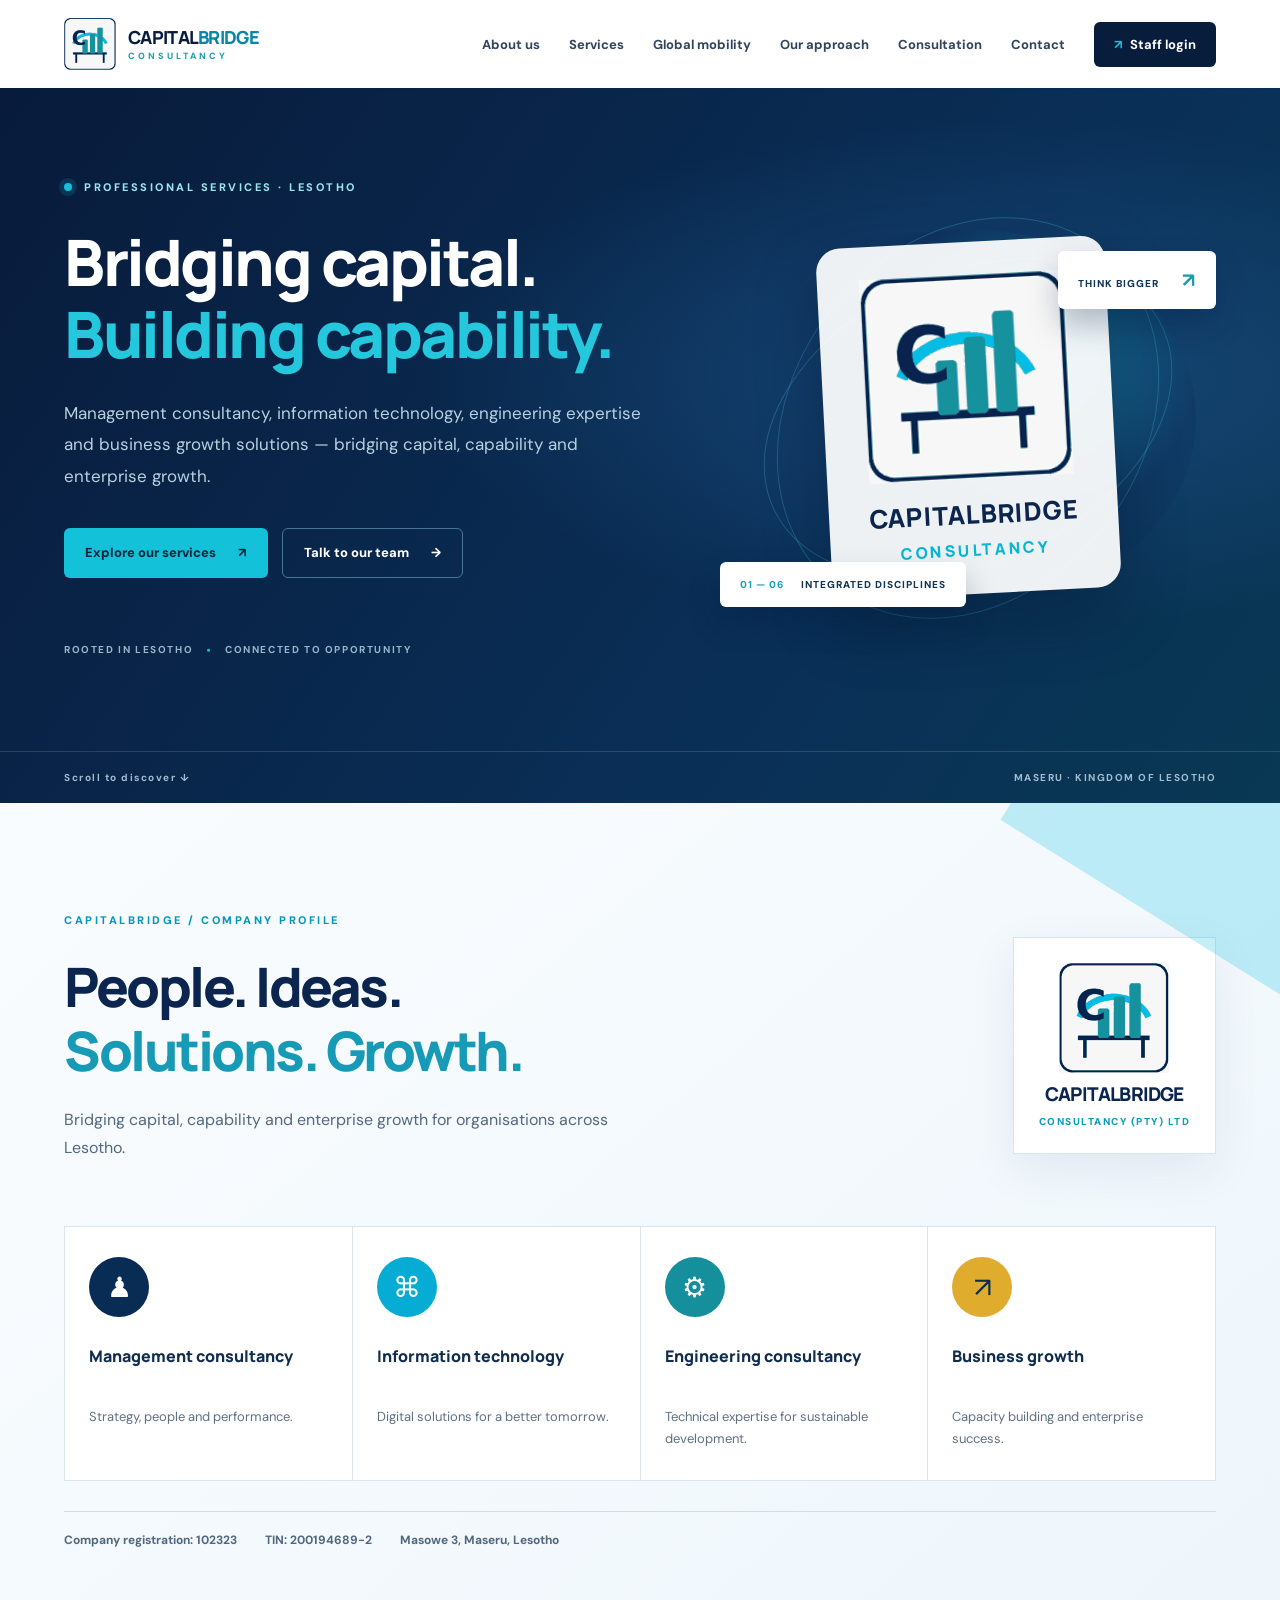
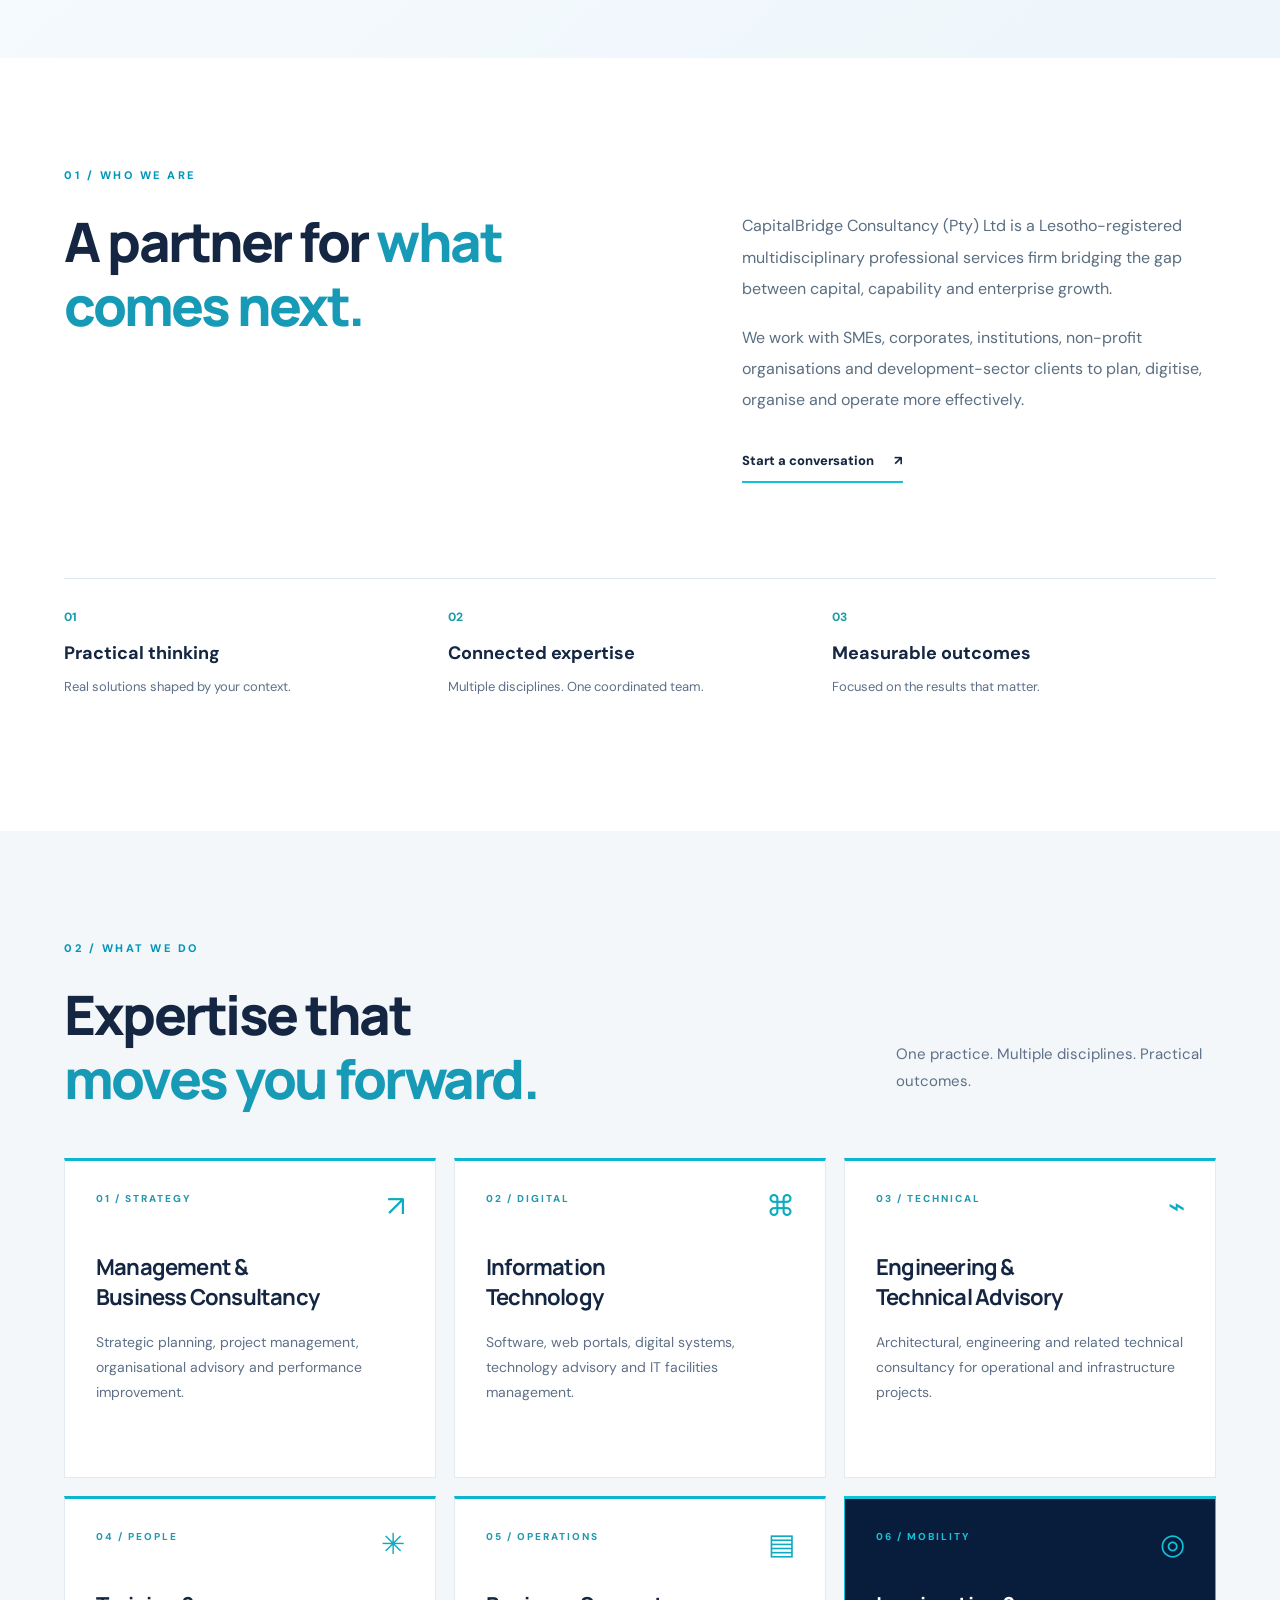
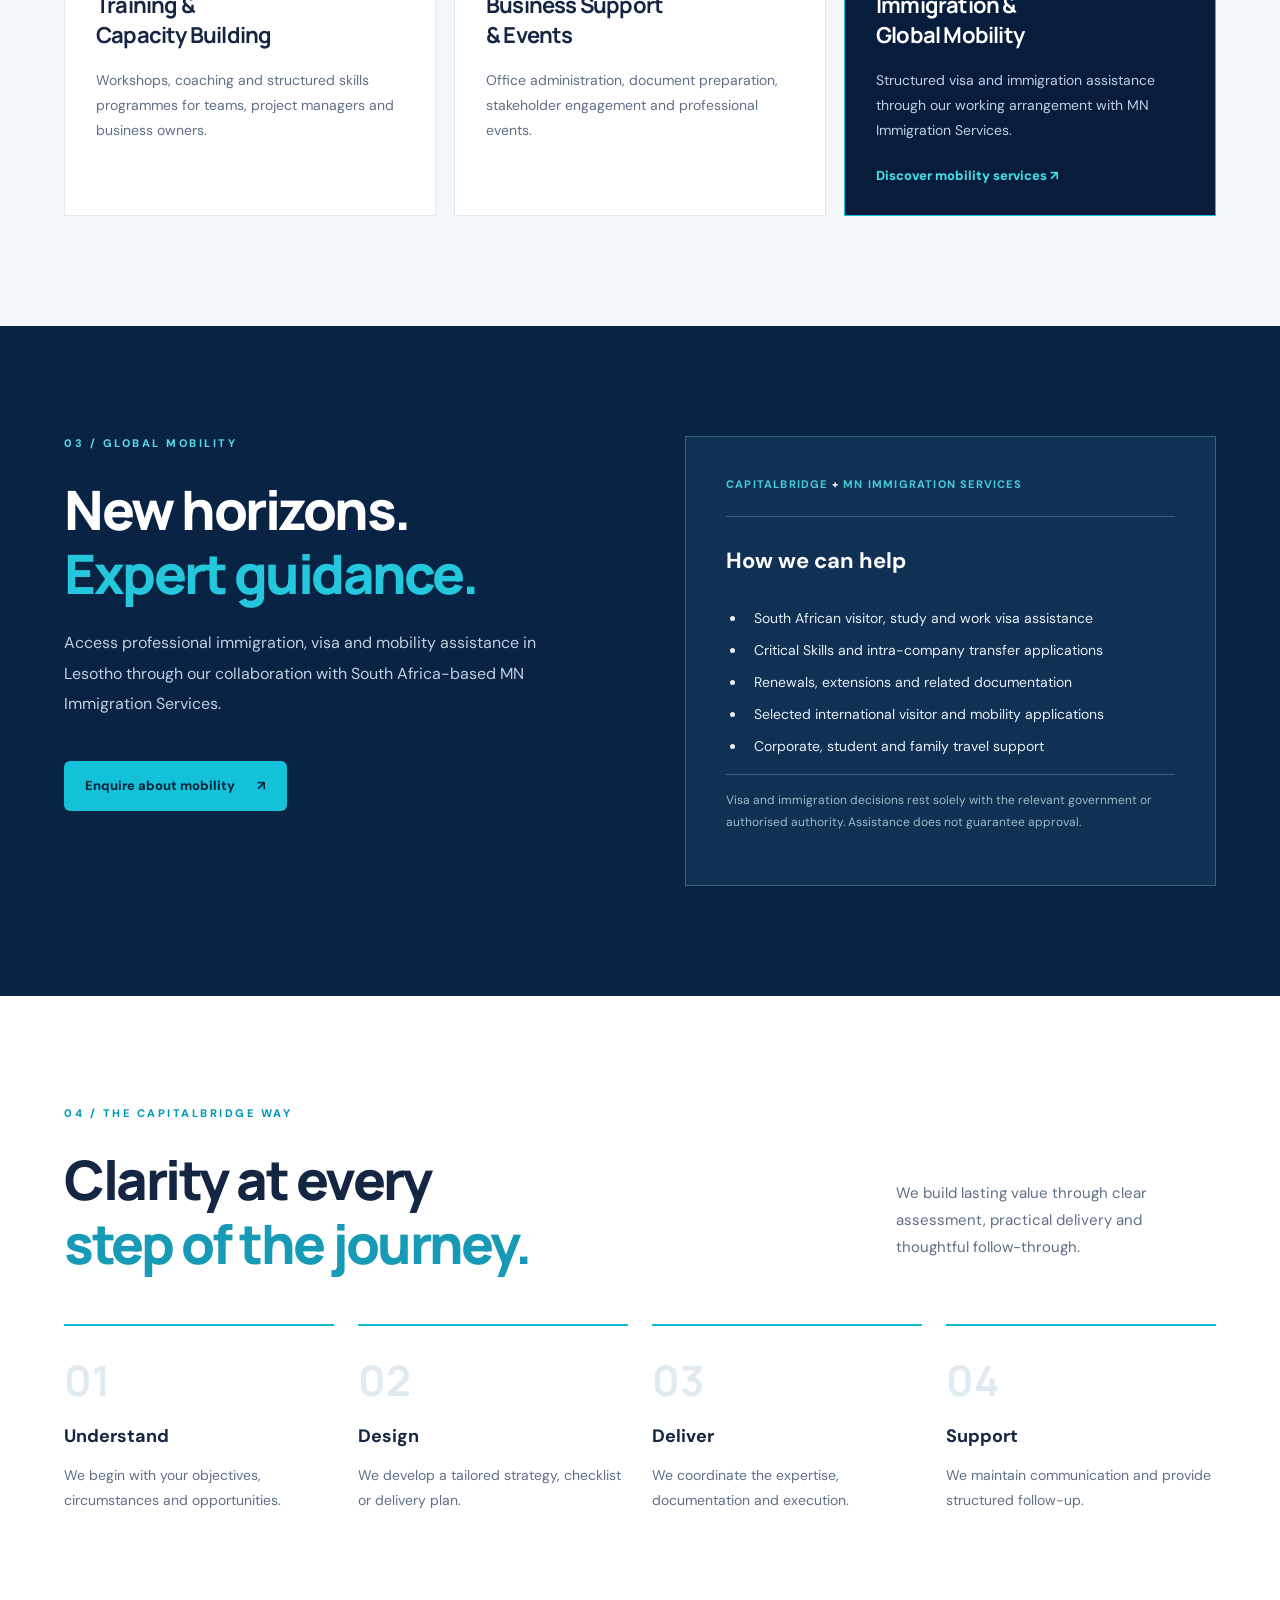
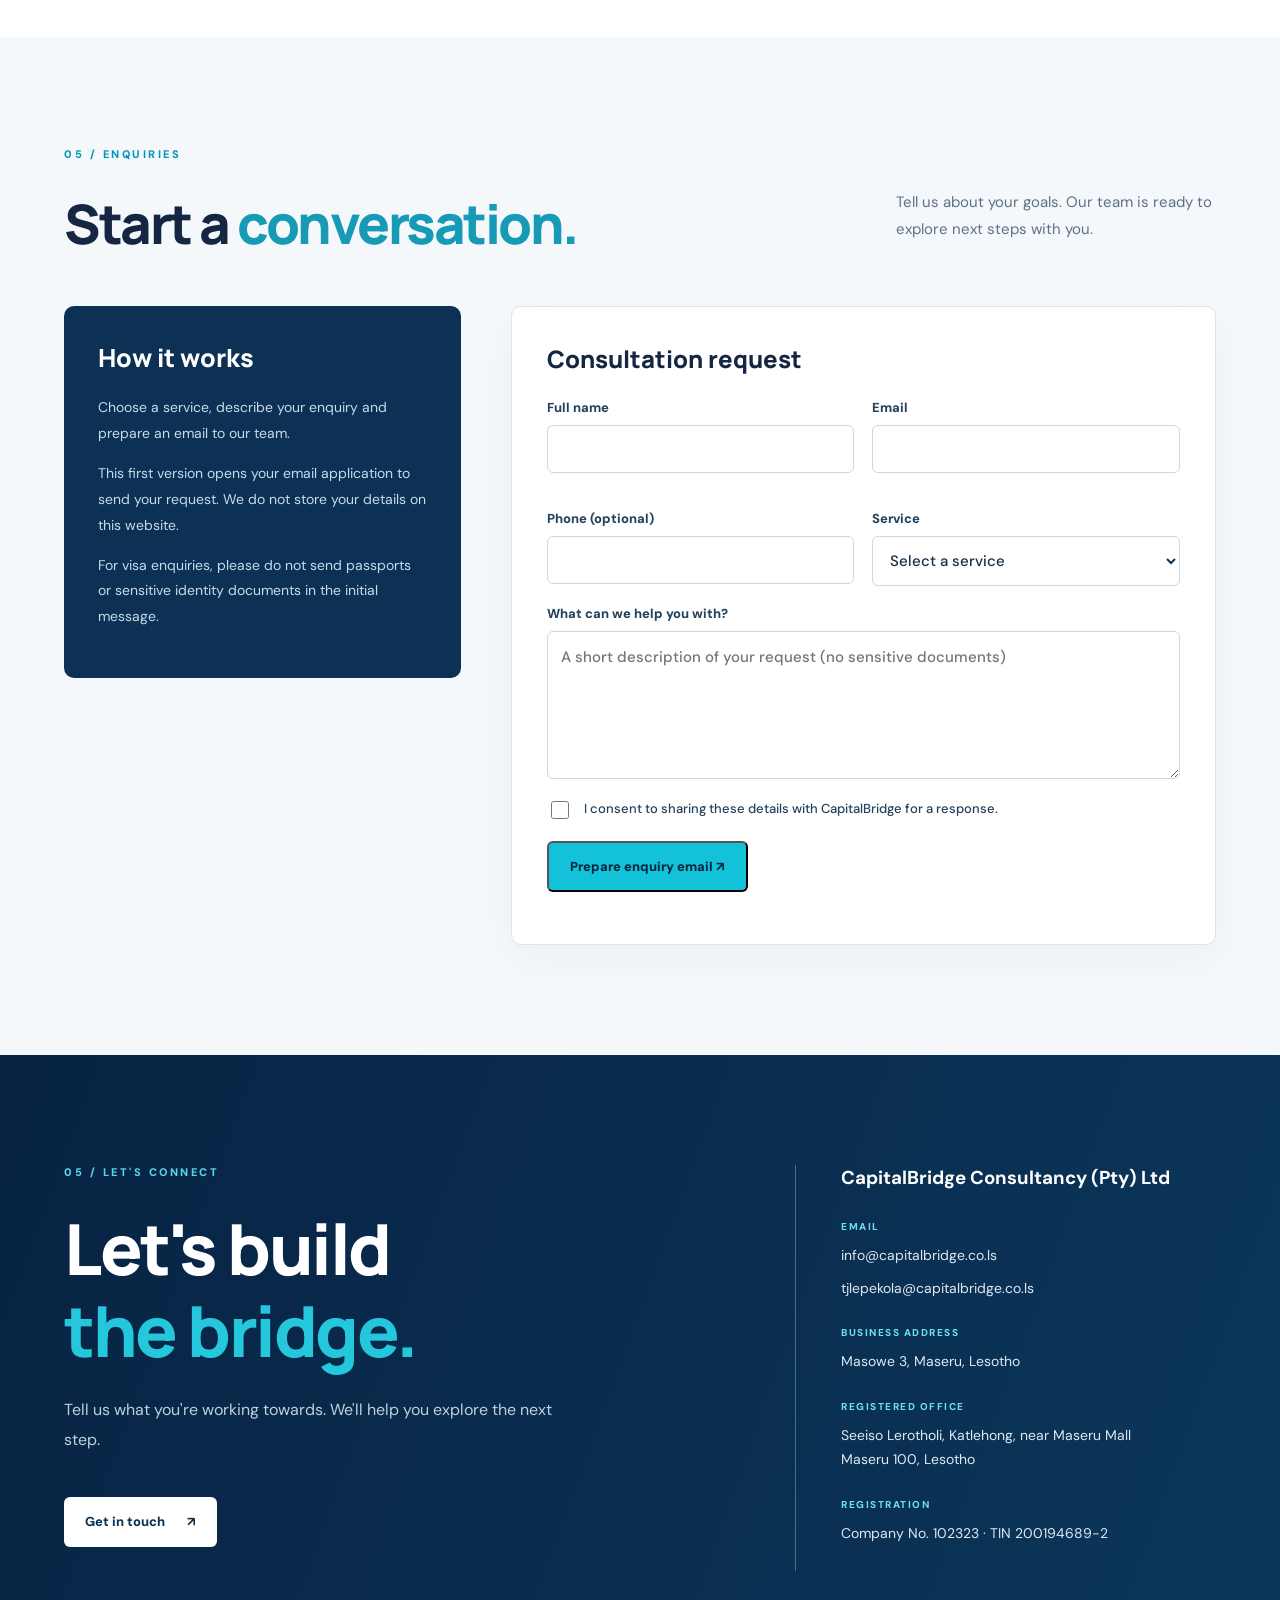
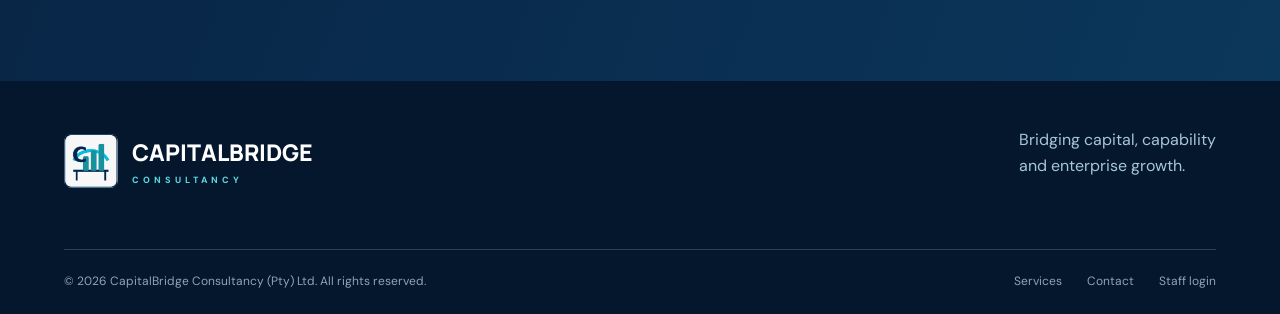
==== commit 1e979aa1: "Use original CapitalBridge logo mark instead of recreated SVG" ====
--- a/web/index.html
+++ b/web/index.html
@@ -1,16 +1,16 @@
 <!doctype html>
 <html lang="en">
-<head><meta charset="utf-8"><meta name="viewport" content="width=device-width, initial-scale=1"><meta name="theme-color" content="#071c3a"><meta name="description" content="CapitalBridge Consultancy — Lesotho-based management, technology, engineering and immigration & global mobility assistance."><title>CapitalBridge Consultancy | Mastering complexity. Delivering results.</title><link rel="icon" href="./capitalbridge-logo.svg" type="image/svg+xml"><link rel="stylesheet" href="./landing.css"><script src="./landing.js" defer></script><script src="./consultation.js" defer></script></head>
+<head><meta charset="utf-8"><meta name="viewport" content="width=device-width, initial-scale=1"><meta name="theme-color" content="#071c3a"><meta name="description" content="CapitalBridge Consultancy — Lesotho-based management, technology, engineering and immigration & global mobility assistance."><title>CapitalBridge Consultancy | Mastering complexity. Delivering results.</title><link rel="icon" href="./capitalbridge-original-mark.png" type="image/png"><link rel="stylesheet" href="./landing.css"><script src="./landing.js" defer></script><script src="./consultation.js" defer></script></head>
 <body>
 <a href="#main" class="skip">Skip to content</a>
 <header class="site-header"><div class="nav-container">
-<a href="#top" class="brand" aria-label="CapitalBridge Consultancy home"><img class="brand-logo" src="./capitalbridge-logo.svg" alt="" width="52" height="52"><span class="brand-text"><strong>CAPITAL<span>BRIDGE</span></strong><small>CONSULTANCY</small></span></a>
+<a href="#top" class="brand" aria-label="CapitalBridge Consultancy home"><img class="brand-logo" src="./capitalbridge-original-mark.png" alt="" width="52" height="52"><span class="brand-text"><strong>CAPITAL<span>BRIDGE</span></strong><small>CONSULTANCY</small></span></a>
 <button class="menu-toggle" id="menu-toggle" type="button" aria-label="Open navigation" aria-controls="site-nav" aria-expanded="false"><span></span><span></span><span></span></button>
 <nav class="site-nav" id="site-nav" aria-label="Primary navigation"><a href="#about">About us</a><a href="#services">Services</a><a href="#mobility">Global mobility</a><a href="#approach">Our approach</a><a href="#consultation">Consultation</a><a href="#contact">Contact</a><a class="staff-link" href="./signin.html"><span aria-hidden="true">↗</span> Staff login</a></nav>
 </div></header>
 <main id="main">
-<section class="hero" id="top"><div class="hero-grid"><div class="hero-content"><div class="eyebrow"><span class="pulse"></span> PROFESSIONAL SERVICES · LESOTHO</div><h1>Bridging capital.<br><em>Building capability.</em></h1><p>Management consultancy, information technology, engineering expertise and business growth solutions — bridging capital, capability and enterprise growth.</p><div class="hero-buttons"><a class="button button-primary" href="#services">Explore our services <span aria-hidden="true">↗</span></a><a class="button button-outline" href="#contact">Talk to our team <span aria-hidden="true">→</span></a></div><div class="hero-proof"><span>ROOTED IN LESOTHO</span><span class="dot">●</span><span>CONNECTED TO OPPORTUNITY</span></div></div><div class="hero-visual" aria-hidden="true"><div class="orbit orbit-one"></div><div class="orbit orbit-two"></div><div class="hero-logo-panel"><img src="./capitalbridge-logo.svg" alt="" width="210" height="210"><span>CAPITALBRIDGE<small>CONSULTANCY</small></span></div><div class="hero-tag hero-tag-top">THINK BIGGER <b>↗</b></div><div class="hero-tag hero-tag-bottom"><span>01 — 06</span> INTEGRATED DISCIPLINES</div></div></div><div class="hero-bottom"><span>Scroll to discover <span aria-hidden="true">↓</span></span><span>MASERU · KINGDOM OF LESOTHO</span></div></section>
-<section class="profile-highlight section" id="company-profile" aria-labelledby="profile-title"><div class="profile-heading"><div><div class="section-label">CAPITALBRIDGE / COMPANY PROFILE</div><h2 id="profile-title">People. Ideas.<br><span>Solutions. Growth.</span></h2><p>Bridging capital, capability and enterprise growth for organisations across Lesotho.</p></div><div class="profile-badge"><img src="./capitalbridge-logo.svg" alt="CapitalBridge emblem" width="110" height="110"><strong>CAPITALBRIDGE</strong><span>CONSULTANCY (PTY) LTD</span></div></div><div class="profile-pillars"><article><span class="pillar-symbol" aria-hidden="true">♟</span><h3>Management consultancy</h3><p>Strategy, people and performance.</p></article><article><span class="pillar-symbol" aria-hidden="true">⌘</span><h3>Information technology</h3><p>Digital solutions for a better tomorrow.</p></article><article><span class="pillar-symbol" aria-hidden="true">⚙</span><h3>Engineering consultancy</h3><p>Technical expertise for sustainable development.</p></article><article><span class="pillar-symbol" aria-hidden="true">↗</span><h3>Business growth</h3><p>Capacity building and enterprise success.</p></article></div><div class="profile-meta"><span>Company registration: 102323</span><span>TIN: 200194689-2</span><span>Masowe 3, Maseru, Lesotho</span></div></section><section class="statement section" id="about"><div class="section-label">01 / WHO WE ARE</div><div class="statement-grid"><h2>A partner for <span>what comes next.</span></h2><div><p>CapitalBridge Consultancy (Pty) Ltd is a Lesotho-registered multidisciplinary professional services firm bridging the gap between capital, capability and enterprise growth.</p><p>We work with SMEs, corporates, institutions, non-profit organisations and development-sector clients to plan, digitise, organise and operate more effectively.</p><a class="text-link" href="#contact">Start a conversation <span aria-hidden="true">↗</span></a></div></div><div class="values"><div><span class="value-index">01</span><strong>Practical thinking</strong><p>Real solutions shaped by your context.</p></div><div><span class="value-index">02</span><strong>Connected expertise</strong><p>Multiple disciplines. One coordinated team.</p></div><div><span class="value-index">03</span><strong>Measurable outcomes</strong><p>Focused on the results that matter.</p></div></div></section>
+<section class="hero" id="top"><div class="hero-grid"><div class="hero-content"><div class="eyebrow"><span class="pulse"></span> PROFESSIONAL SERVICES · LESOTHO</div><h1>Bridging capital.<br><em>Building capability.</em></h1><p>Management consultancy, information technology, engineering expertise and business growth solutions — bridging capital, capability and enterprise growth.</p><div class="hero-buttons"><a class="button button-primary" href="#services">Explore our services <span aria-hidden="true">↗</span></a><a class="button button-outline" href="#contact">Talk to our team <span aria-hidden="true">→</span></a></div><div class="hero-proof"><span>ROOTED IN LESOTHO</span><span class="dot">●</span><span>CONNECTED TO OPPORTUNITY</span></div></div><div class="hero-visual" aria-hidden="true"><div class="orbit orbit-one"></div><div class="orbit orbit-two"></div><div class="hero-logo-panel"><img src="./capitalbridge-original-mark.png" alt="" width="210" height="210"><span>CAPITALBRIDGE<small>CONSULTANCY</small></span></div><div class="hero-tag hero-tag-top">THINK BIGGER <b>↗</b></div><div class="hero-tag hero-tag-bottom"><span>01 — 06</span> INTEGRATED DISCIPLINES</div></div></div><div class="hero-bottom"><span>Scroll to discover <span aria-hidden="true">↓</span></span><span>MASERU · KINGDOM OF LESOTHO</span></div></section>
+<section class="profile-highlight section" id="company-profile" aria-labelledby="profile-title"><div class="profile-heading"><div><div class="section-label">CAPITALBRIDGE / COMPANY PROFILE</div><h2 id="profile-title">People. Ideas.<br><span>Solutions. Growth.</span></h2><p>Bridging capital, capability and enterprise growth for organisations across Lesotho.</p></div><div class="profile-badge"><img src="./capitalbridge-original-mark.png" alt="CapitalBridge emblem" width="110" height="110"><strong>CAPITALBRIDGE</strong><span>CONSULTANCY (PTY) LTD</span></div></div><div class="profile-pillars"><article><span class="pillar-symbol" aria-hidden="true">♟</span><h3>Management consultancy</h3><p>Strategy, people and performance.</p></article><article><span class="pillar-symbol" aria-hidden="true">⌘</span><h3>Information technology</h3><p>Digital solutions for a better tomorrow.</p></article><article><span class="pillar-symbol" aria-hidden="true">⚙</span><h3>Engineering consultancy</h3><p>Technical expertise for sustainable development.</p></article><article><span class="pillar-symbol" aria-hidden="true">↗</span><h3>Business growth</h3><p>Capacity building and enterprise success.</p></article></div><div class="profile-meta"><span>Company registration: 102323</span><span>TIN: 200194689-2</span><span>Masowe 3, Maseru, Lesotho</span></div></section><section class="statement section" id="about"><div class="section-label">01 / WHO WE ARE</div><div class="statement-grid"><h2>A partner for <span>what comes next.</span></h2><div><p>CapitalBridge Consultancy (Pty) Ltd is a Lesotho-registered multidisciplinary professional services firm bridging the gap between capital, capability and enterprise growth.</p><p>We work with SMEs, corporates, institutions, non-profit organisations and development-sector clients to plan, digitise, organise and operate more effectively.</p><a class="text-link" href="#contact">Start a conversation <span aria-hidden="true">↗</span></a></div></div><div class="values"><div><span class="value-index">01</span><strong>Practical thinking</strong><p>Real solutions shaped by your context.</p></div><div><span class="value-index">02</span><strong>Connected expertise</strong><p>Multiple disciplines. One coordinated team.</p></div><div><span class="value-index">03</span><strong>Measurable outcomes</strong><p>Focused on the results that matter.</p></div></div></section>
 <section class="services section" id="services"><div class="section-heading"><div><div class="section-label">02 / WHAT WE DO</div><h2>Expertise that<br><span>moves you forward.</span></h2></div><p>One practice. Multiple disciplines. Practical outcomes.</p></div><div class="service-grid">
 <article class="service-card"><span class="service-num">01 / STRATEGY</span><span class="service-icon">↗</span><h3>Management &amp;<br>Business Consultancy</h3><p>Strategic planning, project management, organisational advisory and performance improvement.</p></article>
 <article class="service-card"><span class="service-num">02 / DIGITAL</span><span class="service-icon">⌘</span><h3>Information<br>Technology</h3><p>Software, web portals, digital systems, technology advisory and IT facilities management.</p></article>
@@ -22,7 +22,7 @@
 <section class="mobility section" id="mobility"><div class="mobility-left"><div class="section-label light">03 / GLOBAL MOBILITY</div><h2>New horizons.<br><em>Expert guidance.</em></h2><p>Access professional immigration, visa and mobility assistance in Lesotho through our collaboration with South Africa-based MN Immigration Services.</p><a class="button button-primary" href="mailto:tjlepekola@capitalbridge.co.ls?subject=Immigration%20consultation%20request">Enquire about mobility <span aria-hidden="true">↗</span></a></div><div class="mobility-right"><div class="partner-pill">CAPITALBRIDGE <span>+</span> MN IMMIGRATION SERVICES</div><h3>How we can help</h3><ul><li>South African visitor, study and work visa assistance</li><li>Critical Skills and intra-company transfer applications</li><li>Renewals, extensions and related documentation</li><li>Selected international visitor and mobility applications</li><li>Corporate, student and family travel support</li></ul><p class="note">Visa and immigration decisions rest solely with the relevant government or authorised authority. Assistance does not guarantee approval.</p></div></section>
 <section class="approach section" id="approach"><div class="section-heading"><div><div class="section-label">04 / THE CAPITALBRIDGE WAY</div><h2>Clarity at every<br><span>step of the journey.</span></h2></div><p>We build lasting value through clear assessment, practical delivery and thoughtful follow-through.</p></div><div class="process"><div><b>01</b><h3>Understand</h3><p>We begin with your objectives, circumstances and opportunities.</p></div><div><b>02</b><h3>Design</h3><p>We develop a tailored strategy, checklist or delivery plan.</p></div><div><b>03</b><h3>Deliver</h3><p>We coordinate the expertise, documentation and execution.</p></div><div><b>04</b><h3>Support</h3><p>We maintain communication and provide structured follow-up.</p></div></div></section>
 <section class="consultation section" id="consultation"><div class="section-label">05 / ENQUIRIES</div><div class="section-heading"><h2>Start a <span>conversation.</span></h2><p>Tell us about your goals. Our team is ready to explore next steps with you.</p></div><div class="consultation-layout"><div class="consultation-intro"><h3>How it works</h3><p>Choose a service, describe your enquiry and prepare an email to our team.</p><p>This first version opens your email application to send your request. We do not store your details on this website.</p><p>For visa enquiries, please do not send passports or sensitive identity documents in the initial message.</p></div><form id="consultation-form" class="consultation-form"><h3>Consultation request</h3><div class="form-grid"><label>Full name<input name="name" autocomplete="name" required maxlength="120"></label><label>Email<input name="email" autocomplete="email" type="email" required maxlength="200"></label><label>Phone (optional)<input name="phone" autocomplete="tel" type="tel" maxlength="30"></label><label>Service<select name="service" required><option value="">Select a service</option><option>Management &amp; Business Consultancy</option><option>Information Technology</option><option>Engineering &amp; Technical Advisory</option><option>Training &amp; Capacity Building</option><option>Business Support &amp; Events</option><option>Immigration &amp; Global Mobility</option></select></label></div><label>What can we help you with?<textarea name="message" required minlength="10" maxlength="2000" rows="5" placeholder="A short description of your request (no sensitive documents)"></textarea></label><label class="consent"><input name="consent" type="checkbox" required><span>I consent to sharing these details with CapitalBridge for a response.</span></label><button class="button button-primary" type="submit">Prepare enquiry email ↗</button><p id="consultation-status" role="status" aria-live="polite"></p></form></div></section><section class="contact section" id="contact"><div class="contact-main"><div class="section-label light">05 / LET'S CONNECT</div><h2>Let's build<br><em>the bridge.</em></h2><p>Tell us what you're working towards. We'll help you explore the next step.</p><a class="button button-light" href="mailto:info@capitalbridge.co.ls?subject=CapitalBridge%20consultation">Get in touch <span aria-hidden="true">↗</span></a></div><div class="contact-details"><h3>CapitalBridge Consultancy (Pty) Ltd</h3><div><span>EMAIL</span><a href="mailto:info@capitalbridge.co.ls">info@capitalbridge.co.ls</a><a href="mailto:tjlepekola@capitalbridge.co.ls">tjlepekola@capitalbridge.co.ls</a></div><div><span>BUSINESS ADDRESS</span><p>Masowe 3, Maseru, Lesotho</p></div><div><span>REGISTERED OFFICE</span><p>Seeiso Lerotholi, Katlehong, near Maseru Mall<br>Maseru 100, Lesotho</p></div><div><span>REGISTRATION</span><p>Company No. 102323 · TIN 200194689-2</p></div></div></section>
-</main><footer class="footer"><div class="footer-top"><a href="#top" class="footer-brand"><img src="./capitalbridge-logo.svg" alt="" width="54" height="54"><span>CAPITALBRIDGE<small>CONSULTANCY</small></span></a><p>Bridging capital, capability<br>and enterprise growth.</p></div><div class="footer-bottom"><span>© <span id="year">2026</span> CapitalBridge Consultancy (Pty) Ltd. All rights reserved.</span><div><a href="#services">Services</a><a href="#contact">Contact</a><a href="./signin.html">Staff login</a></div></div></footer>
+</main><footer class="footer"><div class="footer-top"><a href="#top" class="footer-brand"><img src="./capitalbridge-original-mark.png" alt="" width="54" height="54"><span>CAPITALBRIDGE<small>CONSULTANCY</small></span></a><p>Bridging capital, capability<br>and enterprise growth.</p></div><div class="footer-bottom"><span>© <span id="year">2026</span> CapitalBridge Consultancy (Pty) Ltd. All rights reserved.</span><div><a href="#services">Services</a><a href="#contact">Contact</a><a href="./signin.html">Staff login</a></div></div></footer>
 <nav class="mobile-bottom-nav" aria-label="Mobile quick navigation">
 <a href="#top" data-mobile-tab="top" aria-current="page"><span class="tab-icon" aria-hidden="true">⌂</span><span>Home</span></a>
 <a href="#services" data-mobile-tab="services"><span class="tab-icon" aria-hidden="true">▦</span><span>Services</span></a>
--- a/web/landing.css
+++ b/web/landing.css
@@ -69,3 +69,19 @@
 
 /* CapitalBridge visual identity based on supplied company logo. */
 .brand-logo{width:52px;height:52px;object-fit:contain;flex-shrink:0}.hero-logo-panel{position:relative;z-index:2;display:flex;align-items:center;flex-direction:column;gap:18px;background:#ffffffed;border-radius:24px;padding:33px 40px;box-shadow:0 26px 65px #02112655;transform:rotate(-3deg)}.hero-logo-panel img{width:clamp(125px,16vw,210px);height:auto}.hero-logo-panel>span{color:#0b254e;font:800 clamp(17px,2vw,27px) Manrope,sans-serif;letter-spacing:.03em;text-align:center}.hero-logo-panel small{display:block;color:#04b8d5;font-size:.62em;letter-spacing:.16em;margin-top:7px}.footer-brand{display:flex;align-items:center;gap:14px;letter-spacing:0}.footer-brand>img{border-radius:8px}.footer-brand>span{color:white}.footer-brand small{color:#5bd5e3}.contact-details>div a{display:block;overflow-wrap:anywhere;margin-bottom:8px}@media(max-width:520px){.brand-logo{width:40px;height:40px}.hero-logo-panel{padding:15px 25px;gap:8px}.hero-logo-panel img{width:115px}.hero-logo-panel>span{font-size:16px}.footer-brand{font-size:18px}}
+
+/* Business-profile feature inspired by CapitalBridge's supplied company profile. */
+.profile-highlight{background:linear-gradient(140deg,#f9fcff 0%,#eef6fb 100%);position:relative;overflow:hidden}
+.profile-highlight:before{content:"";position:absolute;width:420px;height:420px;right:-220px;top:-260px;background:#04b9dc;transform:rotate(32deg);opacity:.23;pointer-events:none}
+.profile-heading{display:grid;grid-template-columns:minmax(0,1fr) 245px;align-items:center;gap:45px;margin-bottom:48px}
+.profile-heading h2{color:#0b254e;margin-bottom:24px}.profile-heading p{font-size:16px;line-height:1.75;max-width:580px;color:#536880}
+.profile-badge{justify-self:end;background:#fff;border:1px solid #d6e6ef;box-shadow:0 15px 45px #06234b13;padding:25px;text-align:center;display:flex;align-items:center;flex-direction:column;gap:8px}
+.profile-badge img{width:110px;height:110px}.profile-badge strong{font:800 19px Manrope,sans-serif;color:#0b254e;letter-spacing:-.8px}.profile-badge span{font-size:10px;font-weight:800;letter-spacing:1.5px;color:#079eb8}
+.profile-pillars{display:grid;grid-template-columns:repeat(4,minmax(0,1fr));gap:1px;background:#d9e6ee;border:1px solid #d9e6ee}
+.profile-pillars article{background:#fff;min-width:0;padding:30px 24px}
+.pillar-symbol{display:grid;place-items:center;width:60px;height:60px;border-radius:50%;background:#092c55;color:white;font-size:28px;margin-bottom:28px}
+.profile-pillars article:nth-child(2) .pillar-symbol{background:#06acd3}.profile-pillars article:nth-child(3) .pillar-symbol{background:#158f9b}.profile-pillars article:nth-child(4) .pillar-symbol{background:#e0ac2e;color:#092c55}
+.profile-pillars h3{color:#102d4e;font:800 16px Manrope,sans-serif;line-height:1.4;min-height:45px}.profile-pillars p{font-size:13px;line-height:1.7;color:#5f7086;margin:0}
+.profile-meta{border-top:1px solid #cfdee8;margin-top:30px;padding-top:20px;display:flex;gap:12px 28px;flex-wrap:wrap;font-size:12px;color:#52677e;font-weight:700}
+@media(max-width:820px){.profile-heading{grid-template-columns:1fr 180px;gap:24px}.profile-pillars{grid-template-columns:repeat(2,minmax(0,1fr))}.profile-pillars article{padding:24px}}
+@media(max-width:520px){.profile-heading{grid-template-columns:1fr}.profile-badge{justify-self:start;flex-direction:row;flex-wrap:wrap;text-align:left}.profile-badge img{width:65px;height:65px}.profile-pillars{grid-template-columns:1fr 1fr}.profile-pillars article{padding:18px}.profile-pillars h3{font-size:14px;min-height:0}.profile-pillars p{font-size:12px}.pillar-symbol{width:46px;height:46px;font-size:23px;margin-bottom:18px}}
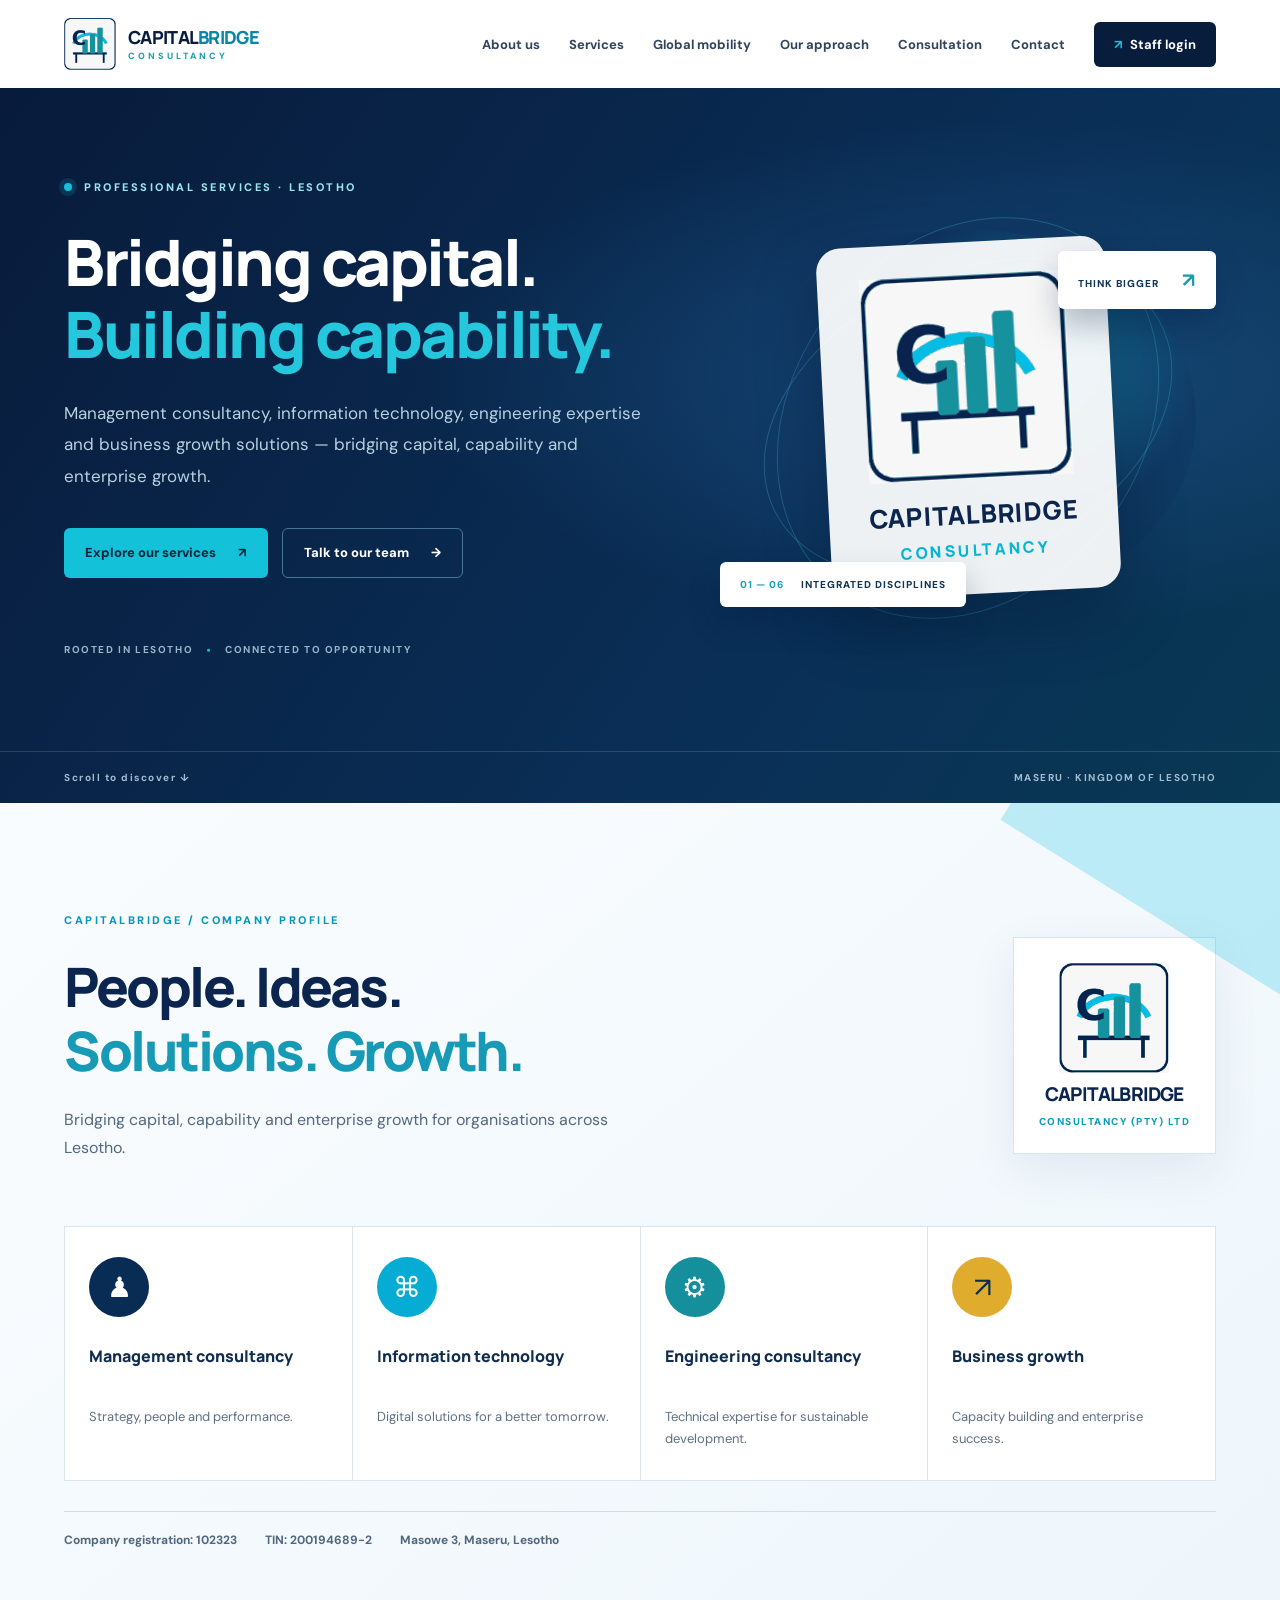
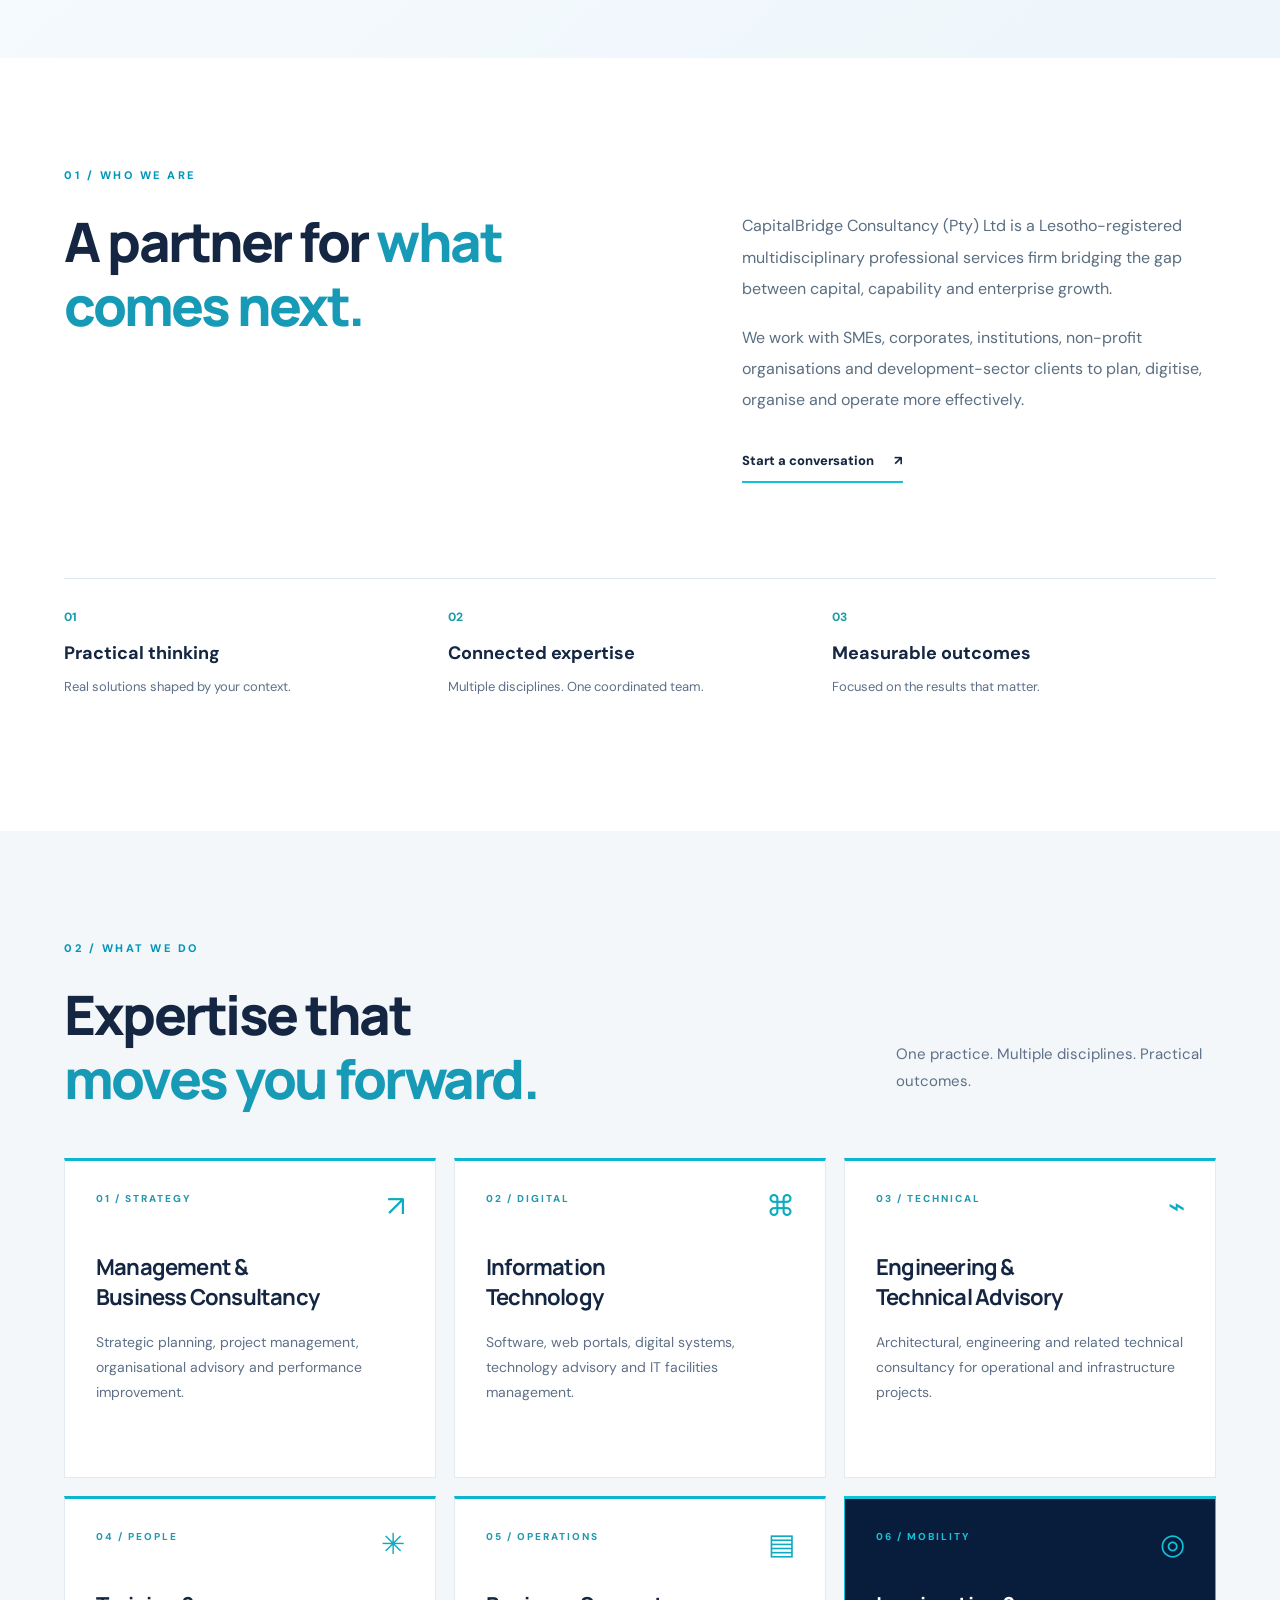
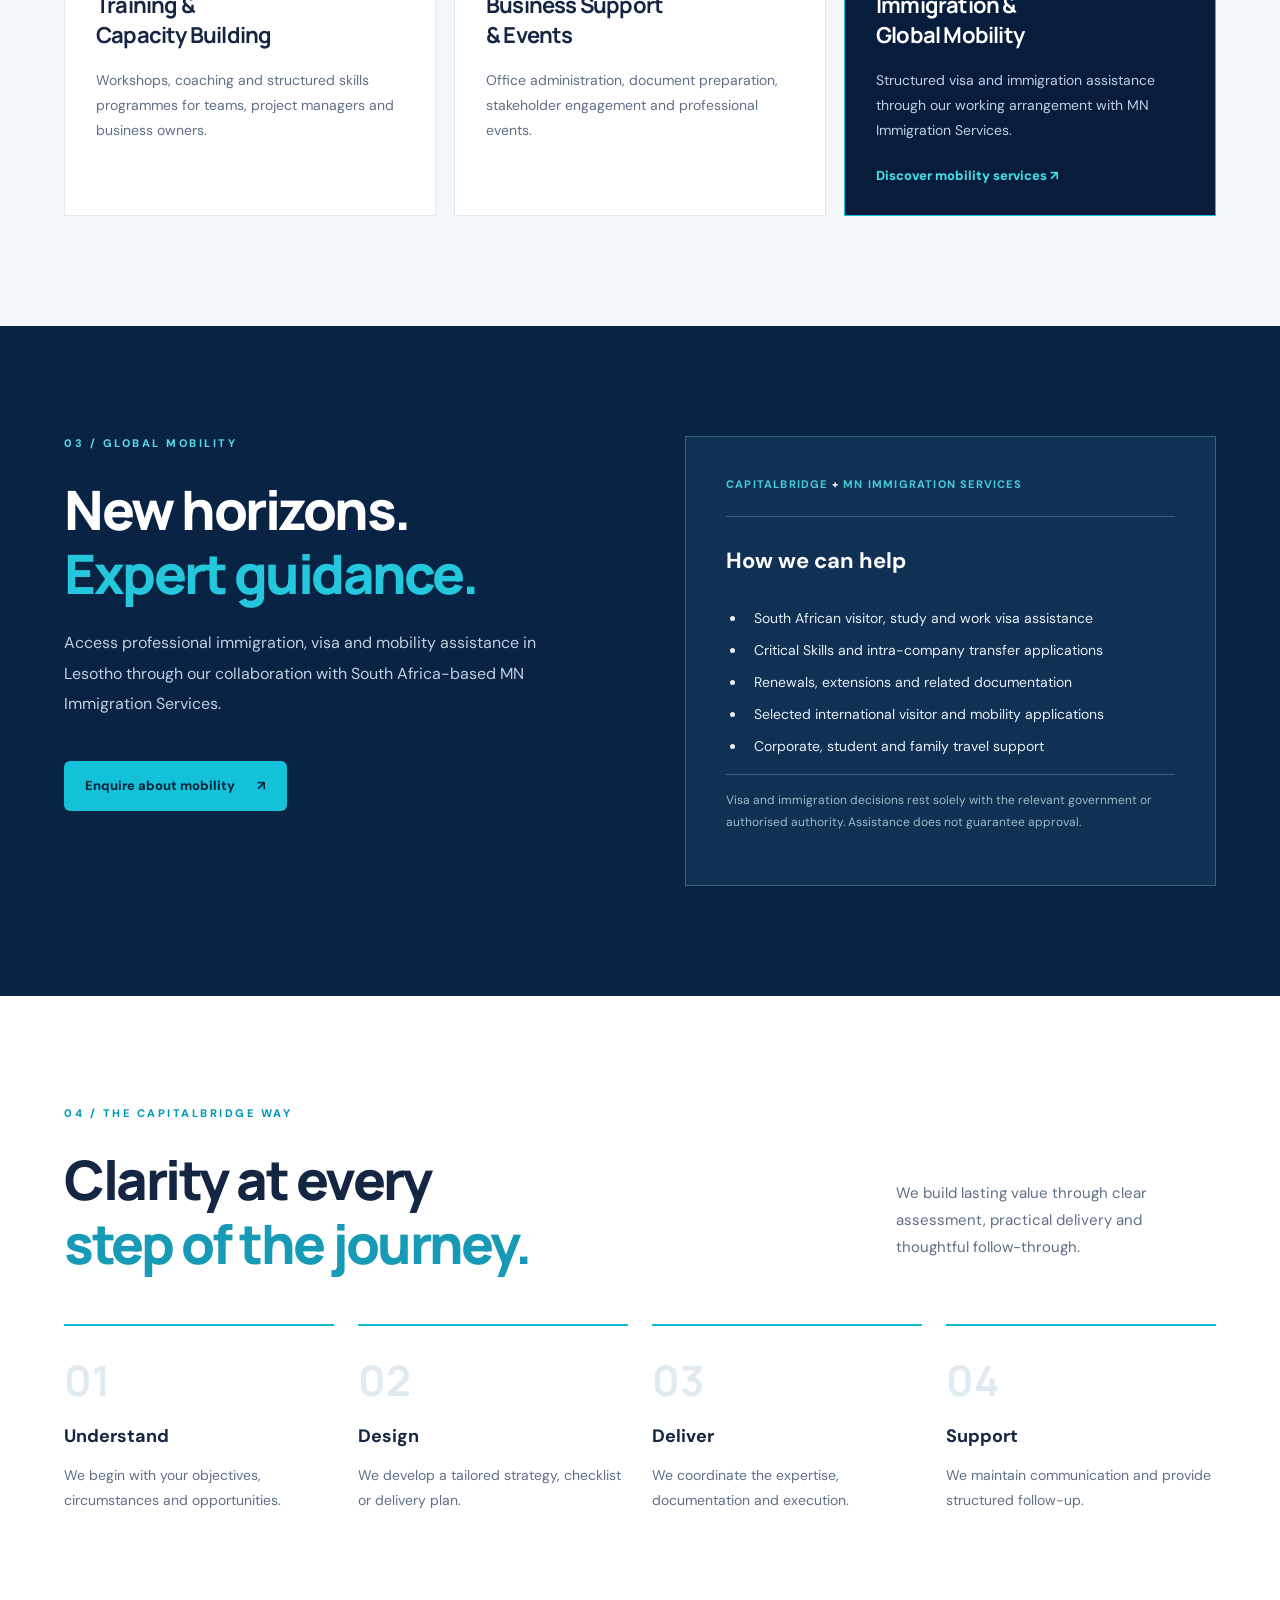
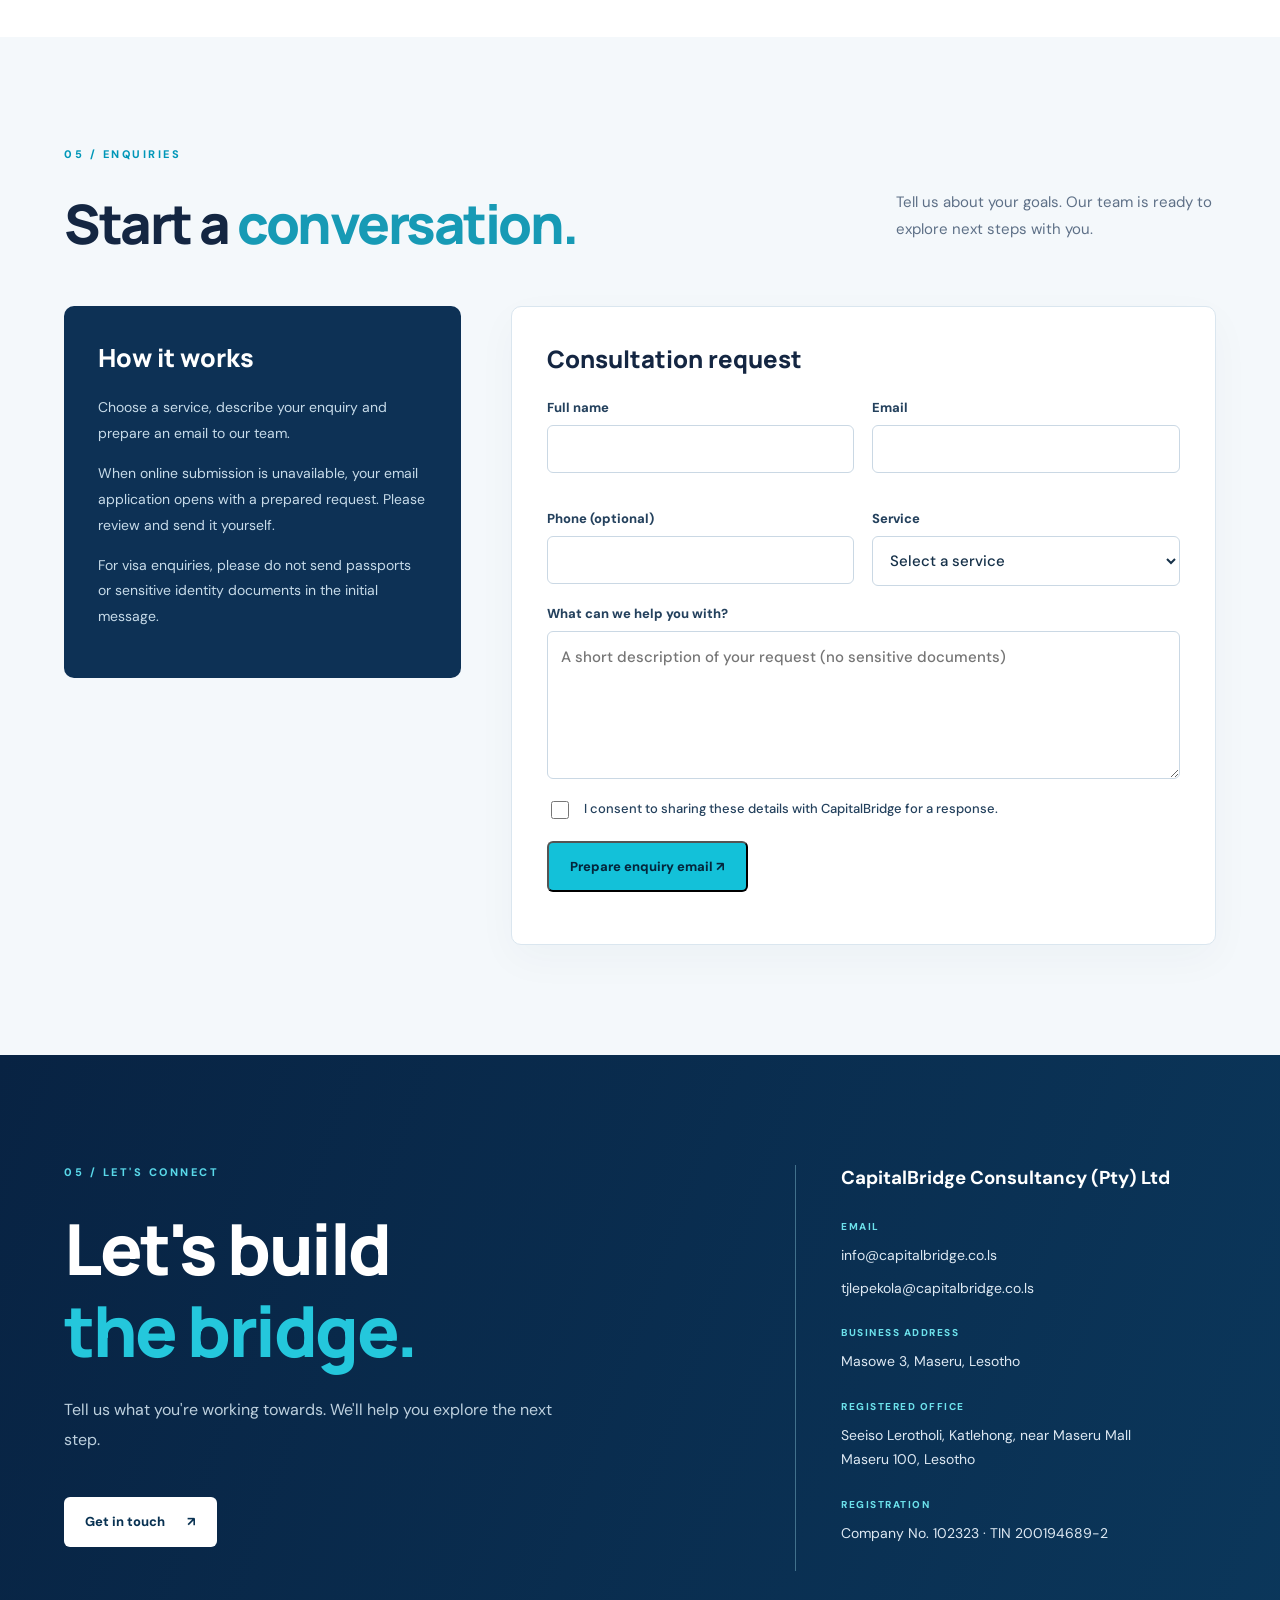
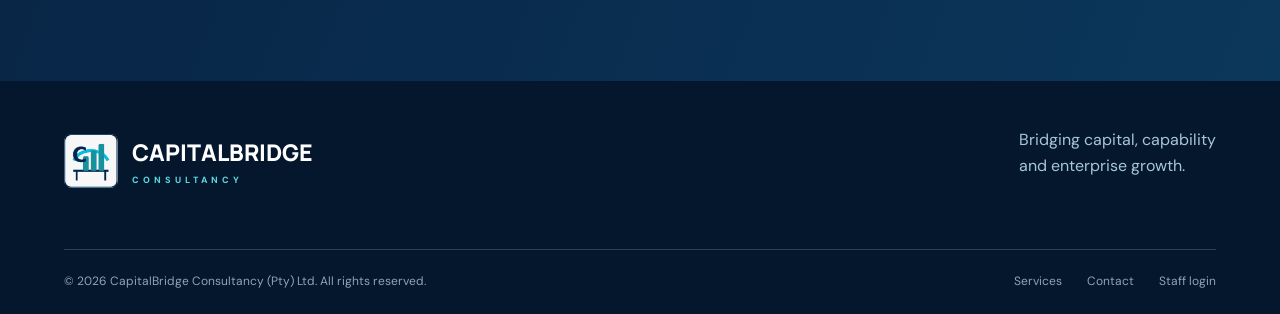
==== commit afaf6f85: "Align homepage metadata and enquiry guidance with current branding" ====
--- a/web/index.html
+++ b/web/index.html
@@ -1,6 +1,6 @@
 <!doctype html>
 <html lang="en">
-<head><meta charset="utf-8"><meta name="viewport" content="width=device-width, initial-scale=1"><meta name="theme-color" content="#071c3a"><meta name="description" content="CapitalBridge Consultancy — Lesotho-based management, technology, engineering and immigration & global mobility assistance."><title>CapitalBridge Consultancy | Mastering complexity. Delivering results.</title><link rel="icon" href="./capitalbridge-original-mark.png" type="image/png"><link rel="stylesheet" href="./landing.css"><script src="./landing.js" defer></script><script src="./consultation.js" defer></script></head>
+<head><meta charset="utf-8"><meta name="viewport" content="width=device-width, initial-scale=1"><meta name="theme-color" content="#071c3a"><meta name="description" content="CapitalBridge Consultancy — Lesotho-based management, technology, engineering and immigration & global mobility assistance."><title>CapitalBridge Consultancy | Bridging Capital, Capability & Enterprise Growth</title><link rel="icon" href="./capitalbridge-original-mark.png" type="image/png"><link rel="stylesheet" href="./landing.css"><script src="./landing.js" defer></script><script src="./consultation.js" defer></script></head>
 <body>
 <a href="#main" class="skip">Skip to content</a>
 <header class="site-header"><div class="nav-container">
@@ -21,7 +21,7 @@
 </div></section>
 <section class="mobility section" id="mobility"><div class="mobility-left"><div class="section-label light">03 / GLOBAL MOBILITY</div><h2>New horizons.<br><em>Expert guidance.</em></h2><p>Access professional immigration, visa and mobility assistance in Lesotho through our collaboration with South Africa-based MN Immigration Services.</p><a class="button button-primary" href="mailto:tjlepekola@capitalbridge.co.ls?subject=Immigration%20consultation%20request">Enquire about mobility <span aria-hidden="true">↗</span></a></div><div class="mobility-right"><div class="partner-pill">CAPITALBRIDGE <span>+</span> MN IMMIGRATION SERVICES</div><h3>How we can help</h3><ul><li>South African visitor, study and work visa assistance</li><li>Critical Skills and intra-company transfer applications</li><li>Renewals, extensions and related documentation</li><li>Selected international visitor and mobility applications</li><li>Corporate, student and family travel support</li></ul><p class="note">Visa and immigration decisions rest solely with the relevant government or authorised authority. Assistance does not guarantee approval.</p></div></section>
 <section class="approach section" id="approach"><div class="section-heading"><div><div class="section-label">04 / THE CAPITALBRIDGE WAY</div><h2>Clarity at every<br><span>step of the journey.</span></h2></div><p>We build lasting value through clear assessment, practical delivery and thoughtful follow-through.</p></div><div class="process"><div><b>01</b><h3>Understand</h3><p>We begin with your objectives, circumstances and opportunities.</p></div><div><b>02</b><h3>Design</h3><p>We develop a tailored strategy, checklist or delivery plan.</p></div><div><b>03</b><h3>Deliver</h3><p>We coordinate the expertise, documentation and execution.</p></div><div><b>04</b><h3>Support</h3><p>We maintain communication and provide structured follow-up.</p></div></div></section>
-<section class="consultation section" id="consultation"><div class="section-label">05 / ENQUIRIES</div><div class="section-heading"><h2>Start a <span>conversation.</span></h2><p>Tell us about your goals. Our team is ready to explore next steps with you.</p></div><div class="consultation-layout"><div class="consultation-intro"><h3>How it works</h3><p>Choose a service, describe your enquiry and prepare an email to our team.</p><p>This first version opens your email application to send your request. We do not store your details on this website.</p><p>For visa enquiries, please do not send passports or sensitive identity documents in the initial message.</p></div><form id="consultation-form" class="consultation-form"><h3>Consultation request</h3><div class="form-grid"><label>Full name<input name="name" autocomplete="name" required maxlength="120"></label><label>Email<input name="email" autocomplete="email" type="email" required maxlength="200"></label><label>Phone (optional)<input name="phone" autocomplete="tel" type="tel" maxlength="30"></label><label>Service<select name="service" required><option value="">Select a service</option><option>Management &amp; Business Consultancy</option><option>Information Technology</option><option>Engineering &amp; Technical Advisory</option><option>Training &amp; Capacity Building</option><option>Business Support &amp; Events</option><option>Immigration &amp; Global Mobility</option></select></label></div><label>What can we help you with?<textarea name="message" required minlength="10" maxlength="2000" rows="5" placeholder="A short description of your request (no sensitive documents)"></textarea></label><label class="consent"><input name="consent" type="checkbox" required><span>I consent to sharing these details with CapitalBridge for a response.</span></label><button class="button button-primary" type="submit">Prepare enquiry email ↗</button><p id="consultation-status" role="status" aria-live="polite"></p></form></div></section><section class="contact section" id="contact"><div class="contact-main"><div class="section-label light">05 / LET'S CONNECT</div><h2>Let's build<br><em>the bridge.</em></h2><p>Tell us what you're working towards. We'll help you explore the next step.</p><a class="button button-light" href="mailto:info@capitalbridge.co.ls?subject=CapitalBridge%20consultation">Get in touch <span aria-hidden="true">↗</span></a></div><div class="contact-details"><h3>CapitalBridge Consultancy (Pty) Ltd</h3><div><span>EMAIL</span><a href="mailto:info@capitalbridge.co.ls">info@capitalbridge.co.ls</a><a href="mailto:tjlepekola@capitalbridge.co.ls">tjlepekola@capitalbridge.co.ls</a></div><div><span>BUSINESS ADDRESS</span><p>Masowe 3, Maseru, Lesotho</p></div><div><span>REGISTERED OFFICE</span><p>Seeiso Lerotholi, Katlehong, near Maseru Mall<br>Maseru 100, Lesotho</p></div><div><span>REGISTRATION</span><p>Company No. 102323 · TIN 200194689-2</p></div></div></section>
+<section class="consultation section" id="consultation"><div class="section-label">05 / ENQUIRIES</div><div class="section-heading"><h2>Start a <span>conversation.</span></h2><p>Tell us about your goals. Our team is ready to explore next steps with you.</p></div><div class="consultation-layout"><div class="consultation-intro"><h3>How it works</h3><p>Choose a service, describe your enquiry and prepare an email to our team.</p><p>When online submission is unavailable, your email application opens with a prepared request. Please review and send it yourself.</p><p>For visa enquiries, please do not send passports or sensitive identity documents in the initial message.</p></div><form id="consultation-form" class="consultation-form"><h3>Consultation request</h3><div class="form-grid"><label>Full name<input name="name" autocomplete="name" required maxlength="120"></label><label>Email<input name="email" autocomplete="email" type="email" required maxlength="200"></label><label>Phone (optional)<input name="phone" autocomplete="tel" type="tel" maxlength="30"></label><label>Service<select name="service" required><option value="">Select a service</option><option>Management &amp; Business Consultancy</option><option>Information Technology</option><option>Engineering &amp; Technical Advisory</option><option>Training &amp; Capacity Building</option><option>Business Support &amp; Events</option><option>Immigration &amp; Global Mobility</option></select></label></div><label>What can we help you with?<textarea name="message" required minlength="10" maxlength="2000" rows="5" placeholder="A short description of your request (no sensitive documents)"></textarea></label><label class="consent"><input name="consent" type="checkbox" required><span>I consent to sharing these details with CapitalBridge for a response.</span></label><button class="button button-primary" type="submit">Prepare enquiry email ↗</button><p id="consultation-status" role="status" aria-live="polite"></p></form></div></section><section class="contact section" id="contact"><div class="contact-main"><div class="section-label light">05 / LET'S CONNECT</div><h2>Let's build<br><em>the bridge.</em></h2><p>Tell us what you're working towards. We'll help you explore the next step.</p><a class="button button-light" href="mailto:info@capitalbridge.co.ls?subject=CapitalBridge%20consultation">Get in touch <span aria-hidden="true">↗</span></a></div><div class="contact-details"><h3>CapitalBridge Consultancy (Pty) Ltd</h3><div><span>EMAIL</span><a href="mailto:info@capitalbridge.co.ls">info@capitalbridge.co.ls</a><a href="mailto:tjlepekola@capitalbridge.co.ls">tjlepekola@capitalbridge.co.ls</a></div><div><span>BUSINESS ADDRESS</span><p>Masowe 3, Maseru, Lesotho</p></div><div><span>REGISTERED OFFICE</span><p>Seeiso Lerotholi, Katlehong, near Maseru Mall<br>Maseru 100, Lesotho</p></div><div><span>REGISTRATION</span><p>Company No. 102323 · TIN 200194689-2</p></div></div></section>
 </main><footer class="footer"><div class="footer-top"><a href="#top" class="footer-brand"><img src="./capitalbridge-original-mark.png" alt="" width="54" height="54"><span>CAPITALBRIDGE<small>CONSULTANCY</small></span></a><p>Bridging capital, capability<br>and enterprise growth.</p></div><div class="footer-bottom"><span>© <span id="year">2026</span> CapitalBridge Consultancy (Pty) Ltd. All rights reserved.</span><div><a href="#services">Services</a><a href="#contact">Contact</a><a href="./signin.html">Staff login</a></div></div></footer>
 <nav class="mobile-bottom-nav" aria-label="Mobile quick navigation">
 <a href="#top" data-mobile-tab="top" aria-current="page"><span class="tab-icon" aria-hidden="true">⌂</span><span>Home</span></a>
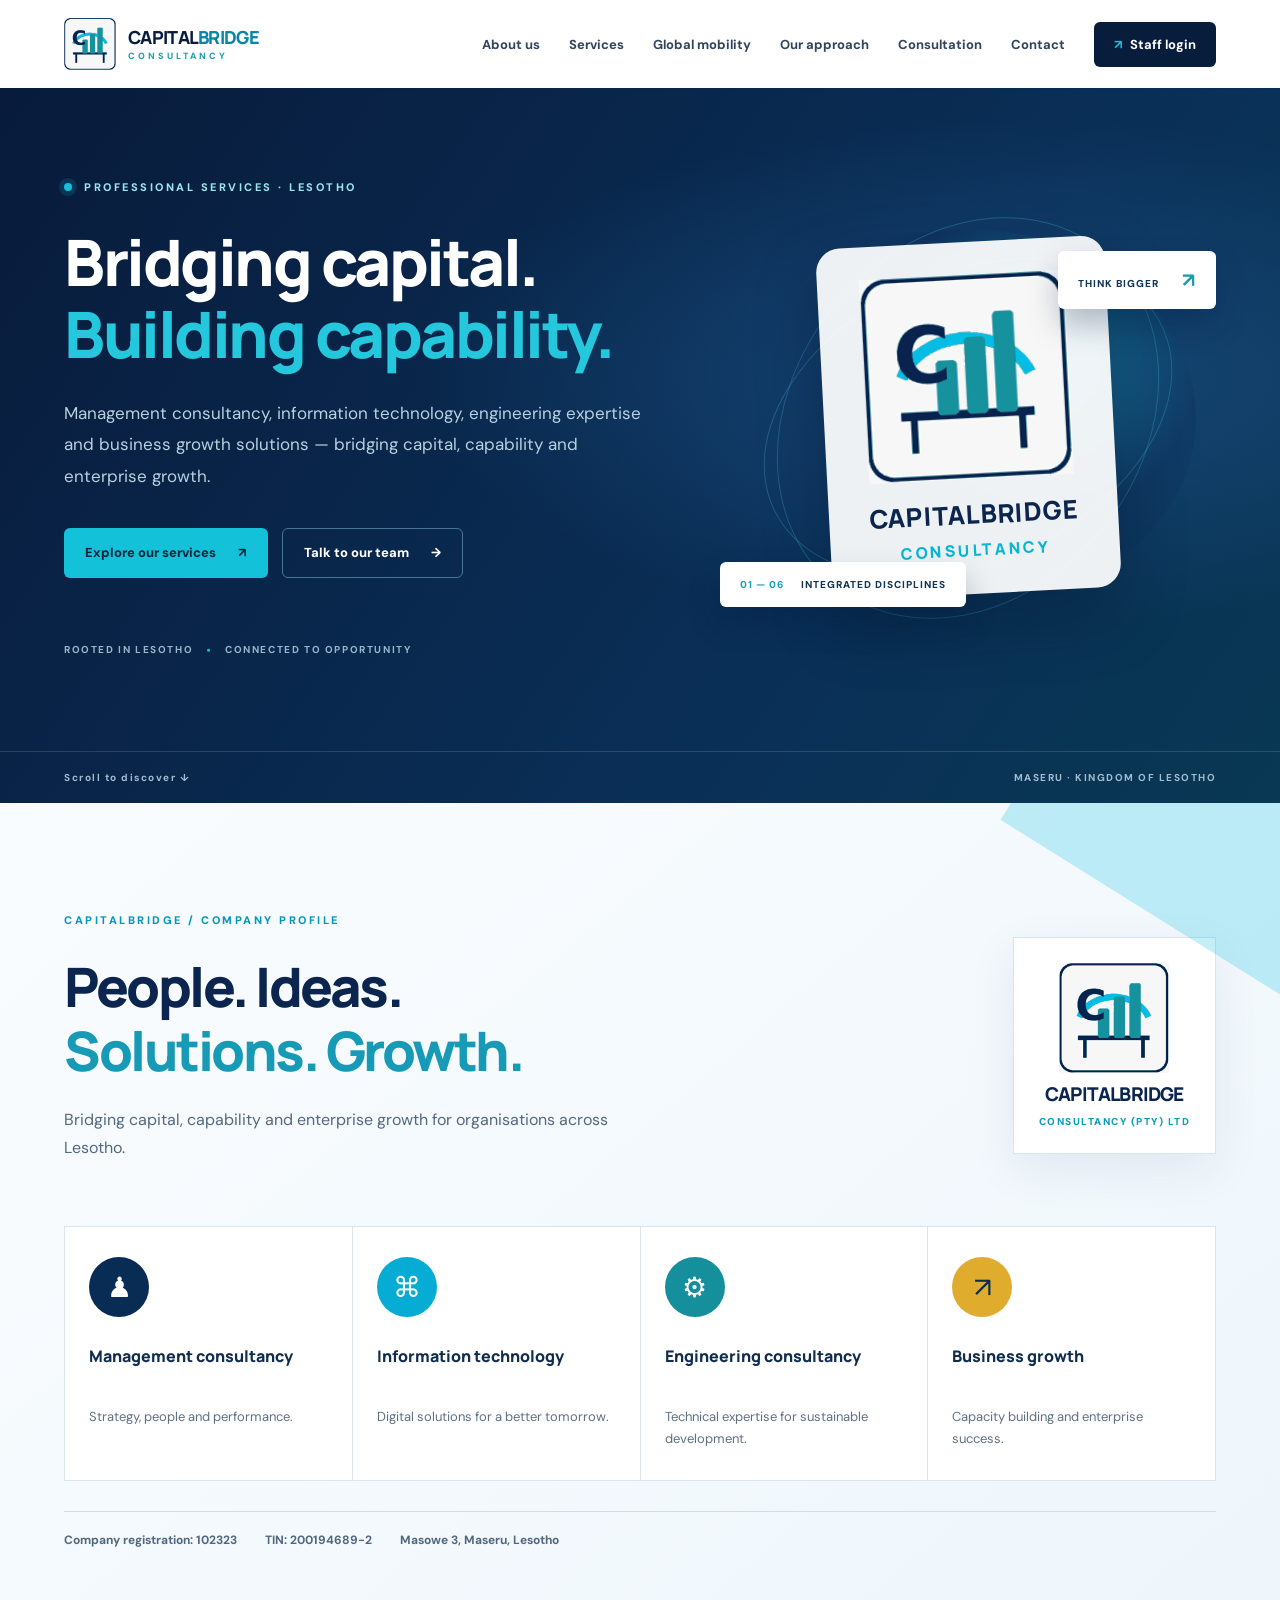
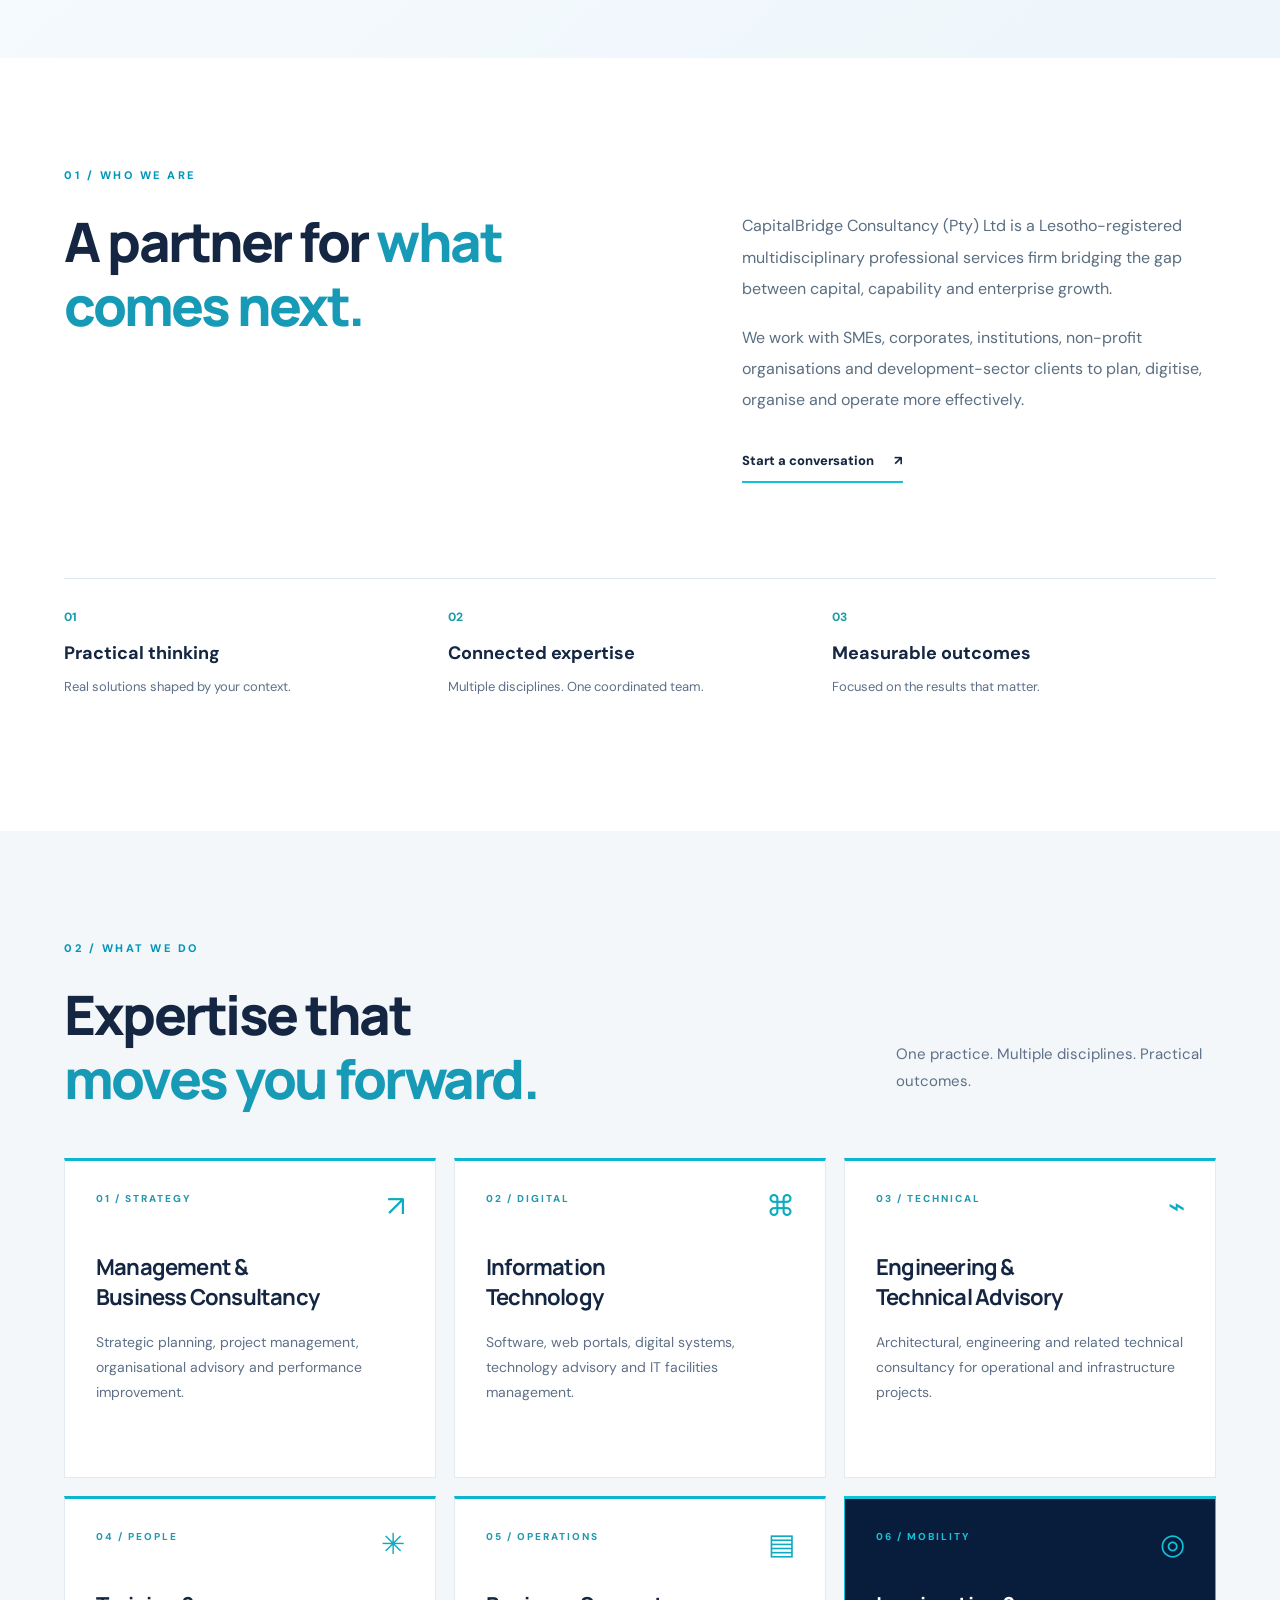
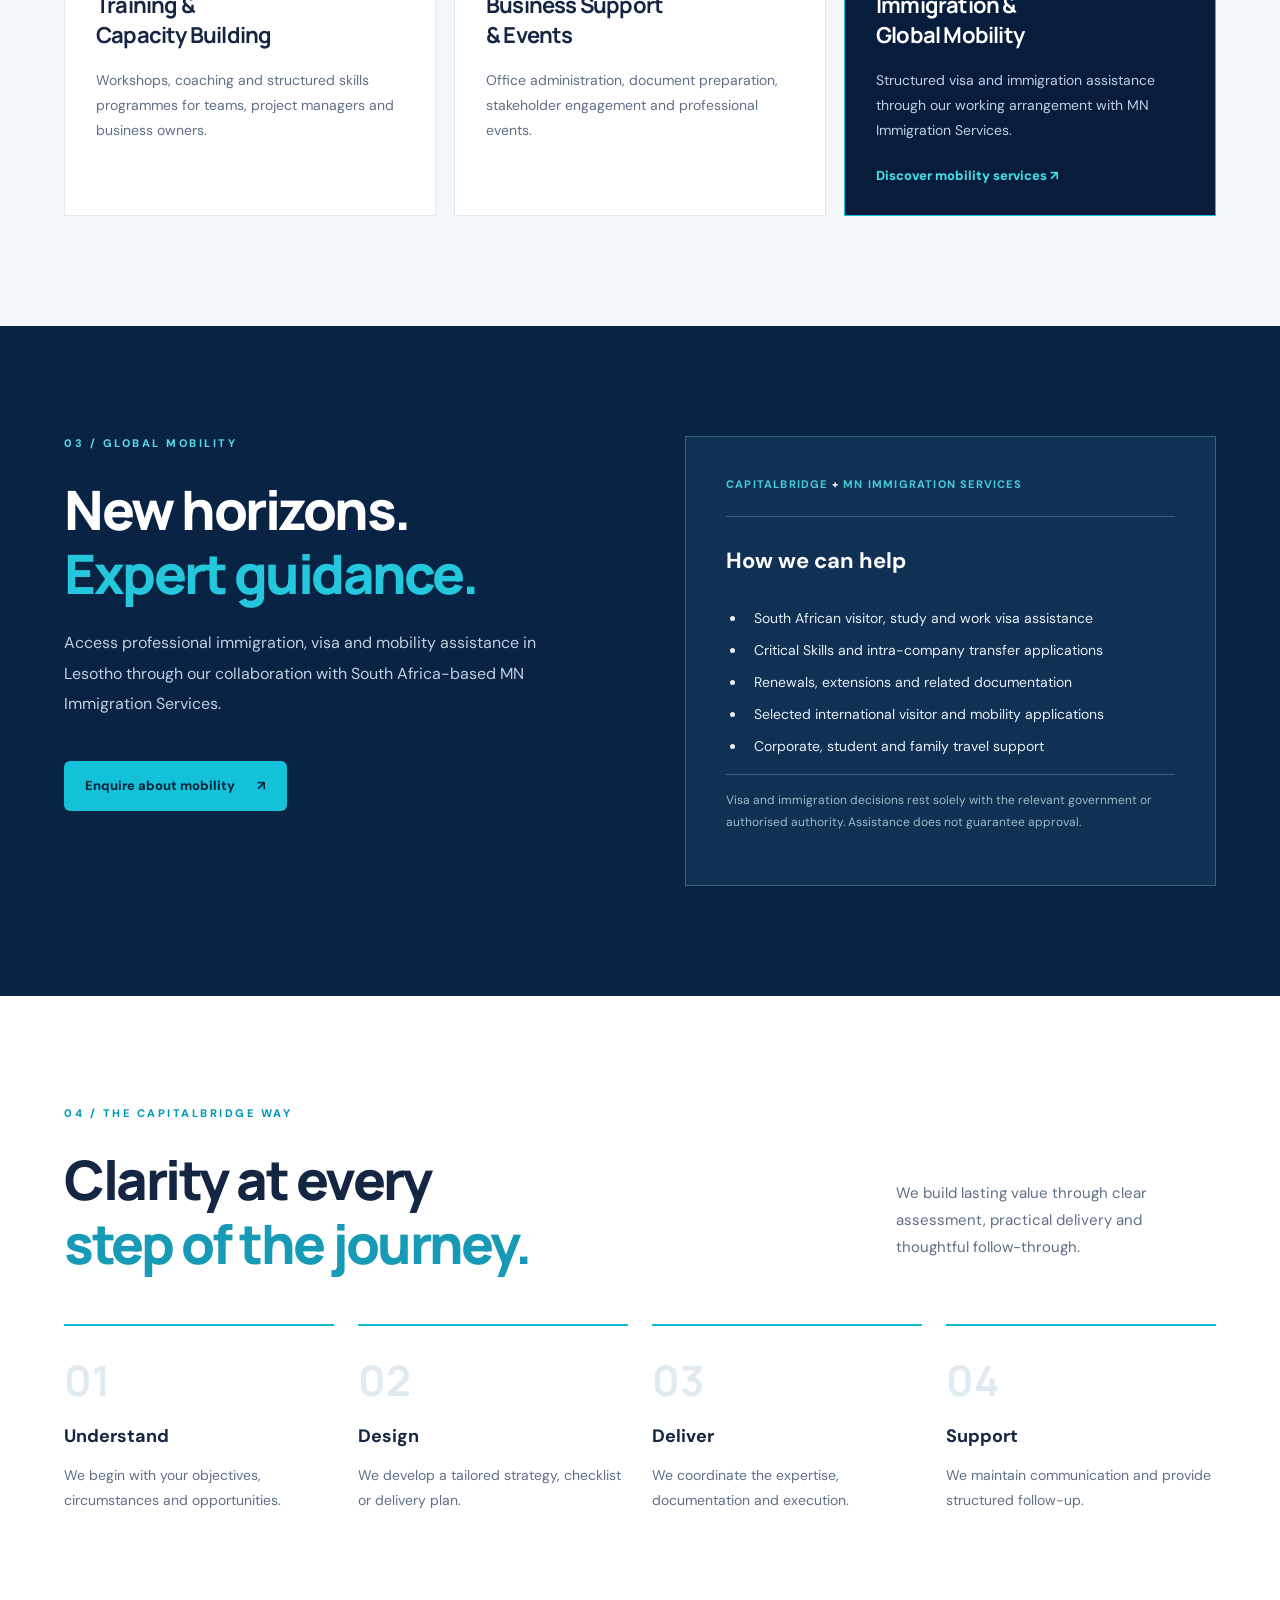
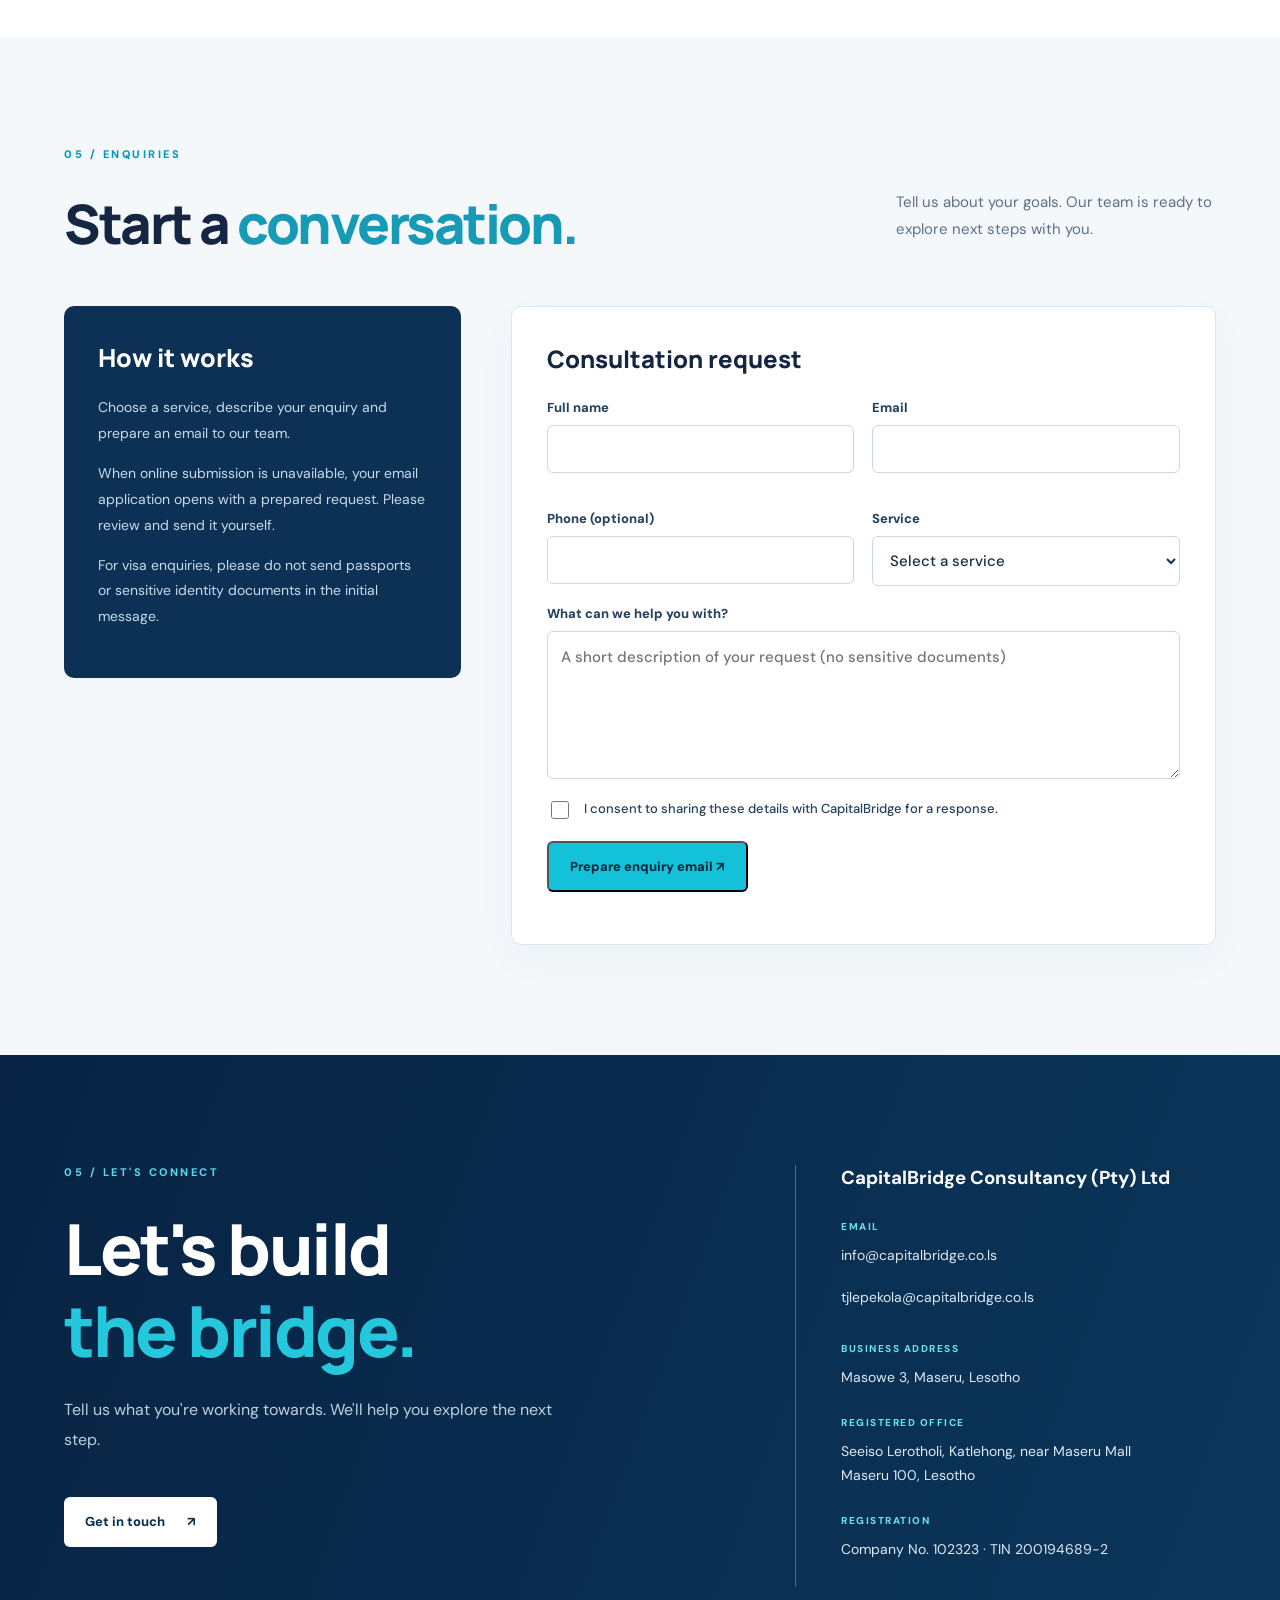
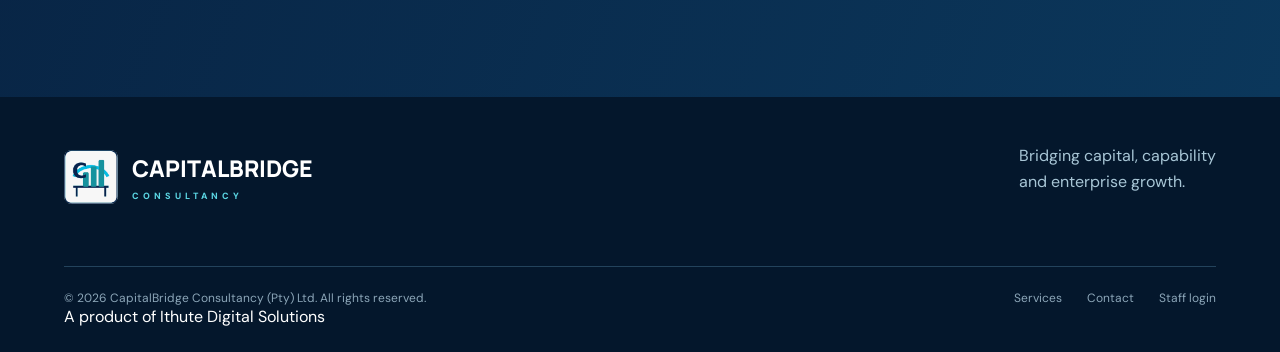
==== commit 466113af: "Credit Ithute Digital Solutions as CapitalBridge product provider" ====
--- a/web/index.html
+++ b/web/index.html
@@ -21,8 +21,8 @@
 </div></section>
 <section class="mobility section" id="mobility"><div class="mobility-left"><div class="section-label light">03 / GLOBAL MOBILITY</div><h2>New horizons.<br><em>Expert guidance.</em></h2><p>Access professional immigration, visa and mobility assistance in Lesotho through our collaboration with South Africa-based MN Immigration Services.</p><a class="button button-primary" href="mailto:tjlepekola@capitalbridge.co.ls?subject=Immigration%20consultation%20request">Enquire about mobility <span aria-hidden="true">↗</span></a></div><div class="mobility-right"><div class="partner-pill">CAPITALBRIDGE <span>+</span> MN IMMIGRATION SERVICES</div><h3>How we can help</h3><ul><li>South African visitor, study and work visa assistance</li><li>Critical Skills and intra-company transfer applications</li><li>Renewals, extensions and related documentation</li><li>Selected international visitor and mobility applications</li><li>Corporate, student and family travel support</li></ul><p class="note">Visa and immigration decisions rest solely with the relevant government or authorised authority. Assistance does not guarantee approval.</p></div></section>
 <section class="approach section" id="approach"><div class="section-heading"><div><div class="section-label">04 / THE CAPITALBRIDGE WAY</div><h2>Clarity at every<br><span>step of the journey.</span></h2></div><p>We build lasting value through clear assessment, practical delivery and thoughtful follow-through.</p></div><div class="process"><div><b>01</b><h3>Understand</h3><p>We begin with your objectives, circumstances and opportunities.</p></div><div><b>02</b><h3>Design</h3><p>We develop a tailored strategy, checklist or delivery plan.</p></div><div><b>03</b><h3>Deliver</h3><p>We coordinate the expertise, documentation and execution.</p></div><div><b>04</b><h3>Support</h3><p>We maintain communication and provide structured follow-up.</p></div></div></section>
-<section class="consultation section" id="consultation"><div class="section-label">05 / ENQUIRIES</div><div class="section-heading"><h2>Start a <span>conversation.</span></h2><p>Tell us about your goals. Our team is ready to explore next steps with you.</p></div><div class="consultation-layout"><div class="consultation-intro"><h3>How it works</h3><p>Choose a service, describe your enquiry and prepare an email to our team.</p><p>When online submission is unavailable, your email application opens with a prepared request. Please review and send it yourself.</p><p>For visa enquiries, please do not send passports or sensitive identity documents in the initial message.</p></div><form id="consultation-form" class="consultation-form"><h3>Consultation request</h3><div class="form-grid"><label>Full name<input name="name" autocomplete="name" required maxlength="120"></label><label>Email<input name="email" autocomplete="email" type="email" required maxlength="200"></label><label>Phone (optional)<input name="phone" autocomplete="tel" type="tel" maxlength="30"></label><label>Service<select name="service" required><option value="">Select a service</option><option>Management &amp; Business Consultancy</option><option>Information Technology</option><option>Engineering &amp; Technical Advisory</option><option>Training &amp; Capacity Building</option><option>Business Support &amp; Events</option><option>Immigration &amp; Global Mobility</option></select></label></div><label>What can we help you with?<textarea name="message" required minlength="10" maxlength="2000" rows="5" placeholder="A short description of your request (no sensitive documents)"></textarea></label><label class="consent"><input name="consent" type="checkbox" required><span>I consent to sharing these details with CapitalBridge for a response.</span></label><button class="button button-primary" type="submit">Prepare enquiry email ↗</button><p id="consultation-status" role="status" aria-live="polite"></p></form></div></section><section class="contact section" id="contact"><div class="contact-main"><div class="section-label light">05 / LET'S CONNECT</div><h2>Let's build<br><em>the bridge.</em></h2><p>Tell us what you're working towards. We'll help you explore the next step.</p><a class="button button-light" href="mailto:info@capitalbridge.co.ls?subject=CapitalBridge%20consultation">Get in touch <span aria-hidden="true">↗</span></a></div><div class="contact-details"><h3>CapitalBridge Consultancy (Pty) Ltd</h3><div><span>EMAIL</span><a href="mailto:info@capitalbridge.co.ls">info@capitalbridge.co.ls</a><a href="mailto:tjlepekola@capitalbridge.co.ls">tjlepekola@capitalbridge.co.ls</a></div><div><span>BUSINESS ADDRESS</span><p>Masowe 3, Maseru, Lesotho</p></div><div><span>REGISTERED OFFICE</span><p>Seeiso Lerotholi, Katlehong, near Maseru Mall<br>Maseru 100, Lesotho</p></div><div><span>REGISTRATION</span><p>Company No. 102323 · TIN 200194689-2</p></div></div></section>
-</main><footer class="footer"><div class="footer-top"><a href="#top" class="footer-brand"><img src="./capitalbridge-original-mark.png" alt="" width="54" height="54"><span>CAPITALBRIDGE<small>CONSULTANCY</small></span></a><p>Bridging capital, capability<br>and enterprise growth.</p></div><div class="footer-bottom"><span>© <span id="year">2026</span> CapitalBridge Consultancy (Pty) Ltd. All rights reserved.</span><div><a href="#services">Services</a><a href="#contact">Contact</a><a href="./signin.html">Staff login</a></div></div></footer>
+<section class="consultation section" id="consultation"><div class="section-label">05 / ENQUIRIES</div><div class="section-heading"><h2>Start a <span>conversation.</span></h2><p>Tell us about your goals. Our team is ready to explore next steps with you.</p></div><div class="consultation-layout"><div class="consultation-intro"><h3>How it works</h3><p>Choose a service, describe your enquiry and prepare an email to our team.</p><p>When online submission is unavailable, your email application opens with a prepared request. Please review and send it yourself.</p><p>For visa enquiries, please do not send passports or sensitive identity documents in the initial message.</p></div><form id="consultation-form" class="consultation-form"><h3>Consultation request</h3><div class="form-grid"><label>Full name<input name="name" autocomplete="name" required maxlength="120"></label><label>Email<input name="email" autocomplete="email" type="email" required maxlength="200"></label><label>Phone (optional)<input name="phone" autocomplete="tel" type="tel" maxlength="30"></label><label>Service<select name="service" required><option value="">Select a service</option><option>Management &amp; Business Consultancy</option><option>Information Technology</option><option>Engineering &amp; Technical Advisory</option><option>Training &amp; Capacity Building</option><option>Business Support &amp; Events</option><option>Immigration &amp; Global Mobility</option></select></label></div><label>What can we help you with?<textarea name="message" required minlength="10" maxlength="2000" rows="5" placeholder="A short description of your request (no sensitive documents)"></textarea></label><label class="consent"><input name="consent" type="checkbox" required><span>I consent to sharing these details with CapitalBridge for a response.</span></label><button class="button button-primary" type="submit">Prepare enquiry email ↗</button><p id="consultation-status" role="status" aria-live="polite"></p></form></div></section><section class="contact section" id="contact"><div class="contact-main"><div class="section-label light">05 / LET'S CONNECT</div><h2>Let's build<br><em>the bridge.</em></h2><p>Tell us what you're working towards. We'll help you explore the next step.</p><a class="button button-light" href="mailto:info@capitalbridge.co.ls?subject=CapitalBridge%20consultation">Get in touch <span aria-hidden="true">↗</span></a></div><div class="contact-details"><h3>CapitalBridge Consultancy (Pty) Ltd</h3><div><span>EMAIL</span><div class="contact-email-links"><a href="mailto:info@capitalbridge.co.ls">info@capitalbridge.co.ls</a><a href="mailto:tjlepekola@capitalbridge.co.ls">tjlepekola@capitalbridge.co.ls</a></div></div><div><span>BUSINESS ADDRESS</span><p>Masowe 3, Maseru, Lesotho</p></div><div><span>REGISTERED OFFICE</span><p>Seeiso Lerotholi, Katlehong, near Maseru Mall<br>Maseru 100, Lesotho</p></div><div><span>REGISTRATION</span><p>Company No. 102323 · TIN 200194689-2</p></div></div></section>
+</main><footer class="footer"><div class="footer-top"><a href="#top" class="footer-brand"><img src="./capitalbridge-original-mark.png" alt="" width="54" height="54"><span>CAPITALBRIDGE<small>CONSULTANCY</small></span></a><p>Bridging capital, capability<br>and enterprise growth.</p></div><div class="footer-bottom"><span>© <span id="year">2026</span> CapitalBridge Consultancy (Pty) Ltd. All rights reserved.</span><div><a href="#services">Services</a><a href="#contact">Contact</a><a href="./signin.html">Staff login</a></div></div><div class="ithute-credit">A product of <a href="https://ithute.co.ls/" target="_blank" rel="noopener noreferrer">Ithute Digital Solutions</a></div></footer>
 <nav class="mobile-bottom-nav" aria-label="Mobile quick navigation">
 <a href="#top" data-mobile-tab="top" aria-current="page"><span class="tab-icon" aria-hidden="true">⌂</span><span>Home</span></a>
 <a href="#services" data-mobile-tab="services"><span class="tab-icon" aria-hidden="true">▦</span><span>Services</span></a>
--- a/web/landing.css
+++ b/web/landing.css
@@ -85,3 +85,9 @@
 .profile-meta{border-top:1px solid #cfdee8;margin-top:30px;padding-top:20px;display:flex;gap:12px 28px;flex-wrap:wrap;font-size:12px;color:#52677e;font-weight:700}
 @media(max-width:820px){.profile-heading{grid-template-columns:1fr 180px;gap:24px}.profile-pillars{grid-template-columns:repeat(2,minmax(0,1fr))}.profile-pillars article{padding:24px}}
 @media(max-width:520px){.profile-heading{grid-template-columns:1fr}.profile-badge{justify-self:start;flex-direction:row;flex-wrap:wrap;text-align:left}.profile-badge img{width:65px;height:65px}.profile-pillars{grid-template-columns:1fr 1fr}.profile-pillars article{padding:18px}.profile-pillars h3{font-size:14px;min-height:0}.profile-pillars p{font-size:12px}.pillar-symbol{width:46px;height:46px;font-size:23px;margin-bottom:18px}}
+
+/* Separate accessible contact links on narrow and wide screens. */
+.contact-email-links{display:grid;grid-template-columns:minmax(0,1fr);gap:12px;margin-top:12px;min-width:0}
+.contact-email-links>a{display:block;max-width:100%;min-width:0;overflow-wrap:anywhere;word-break:normal;line-height:1.55;text-decoration:none}
+.contact-email-links>a:hover{text-decoration:underline}
+.contact-email-links>a:focus-visible{outline:3px solid var(--cyan);outline-offset:3px}
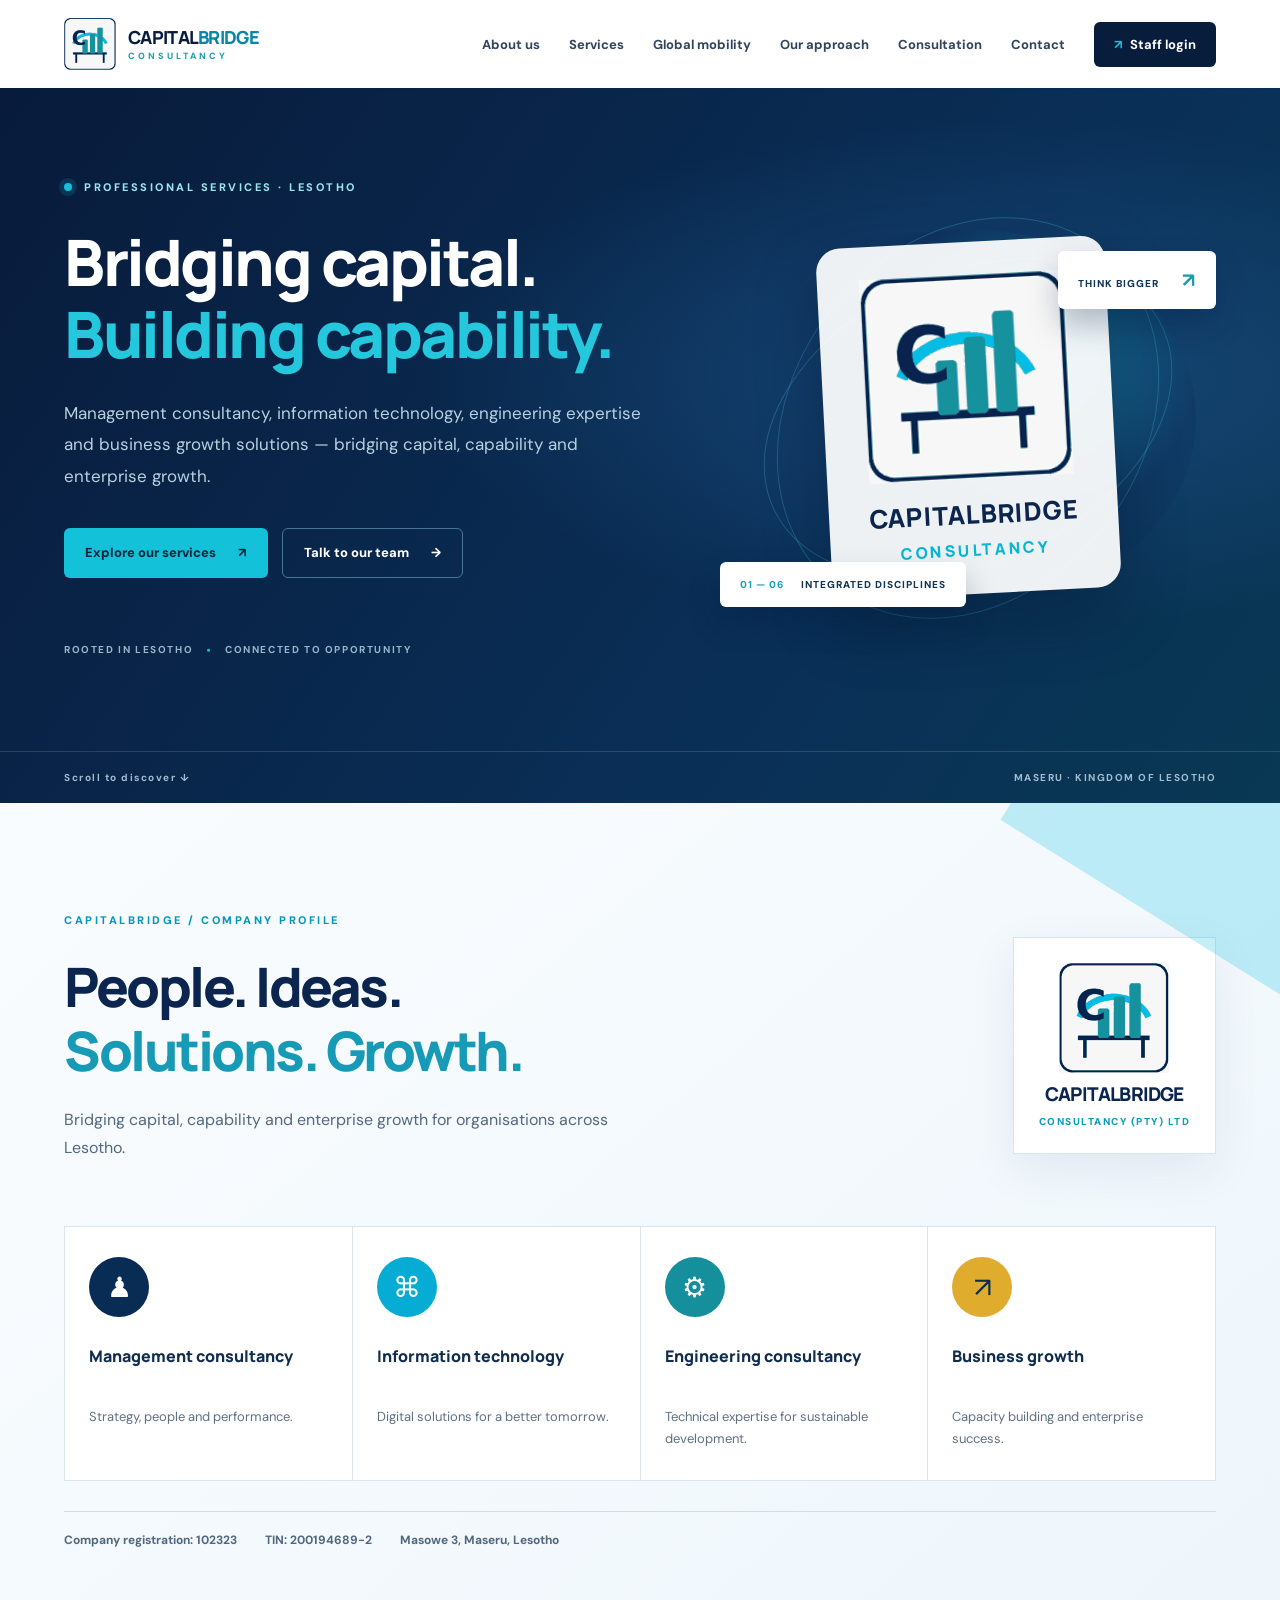
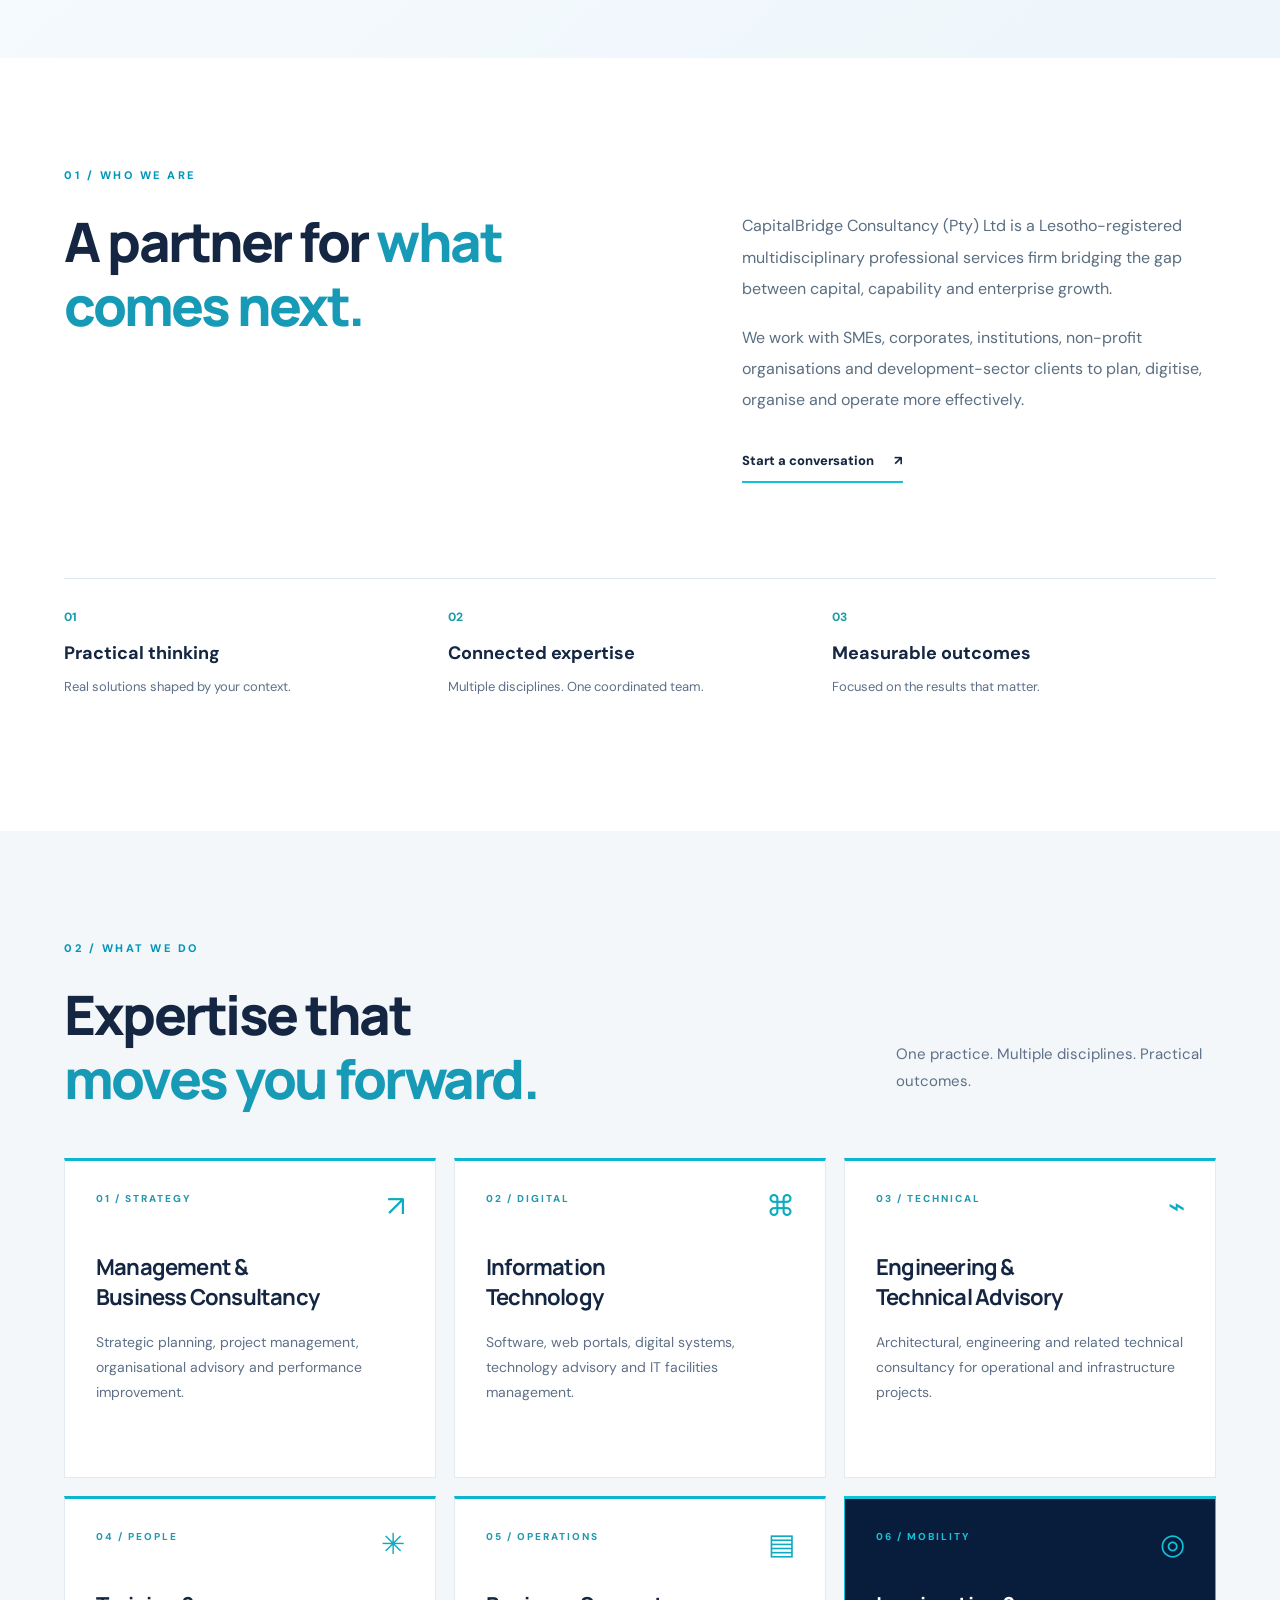
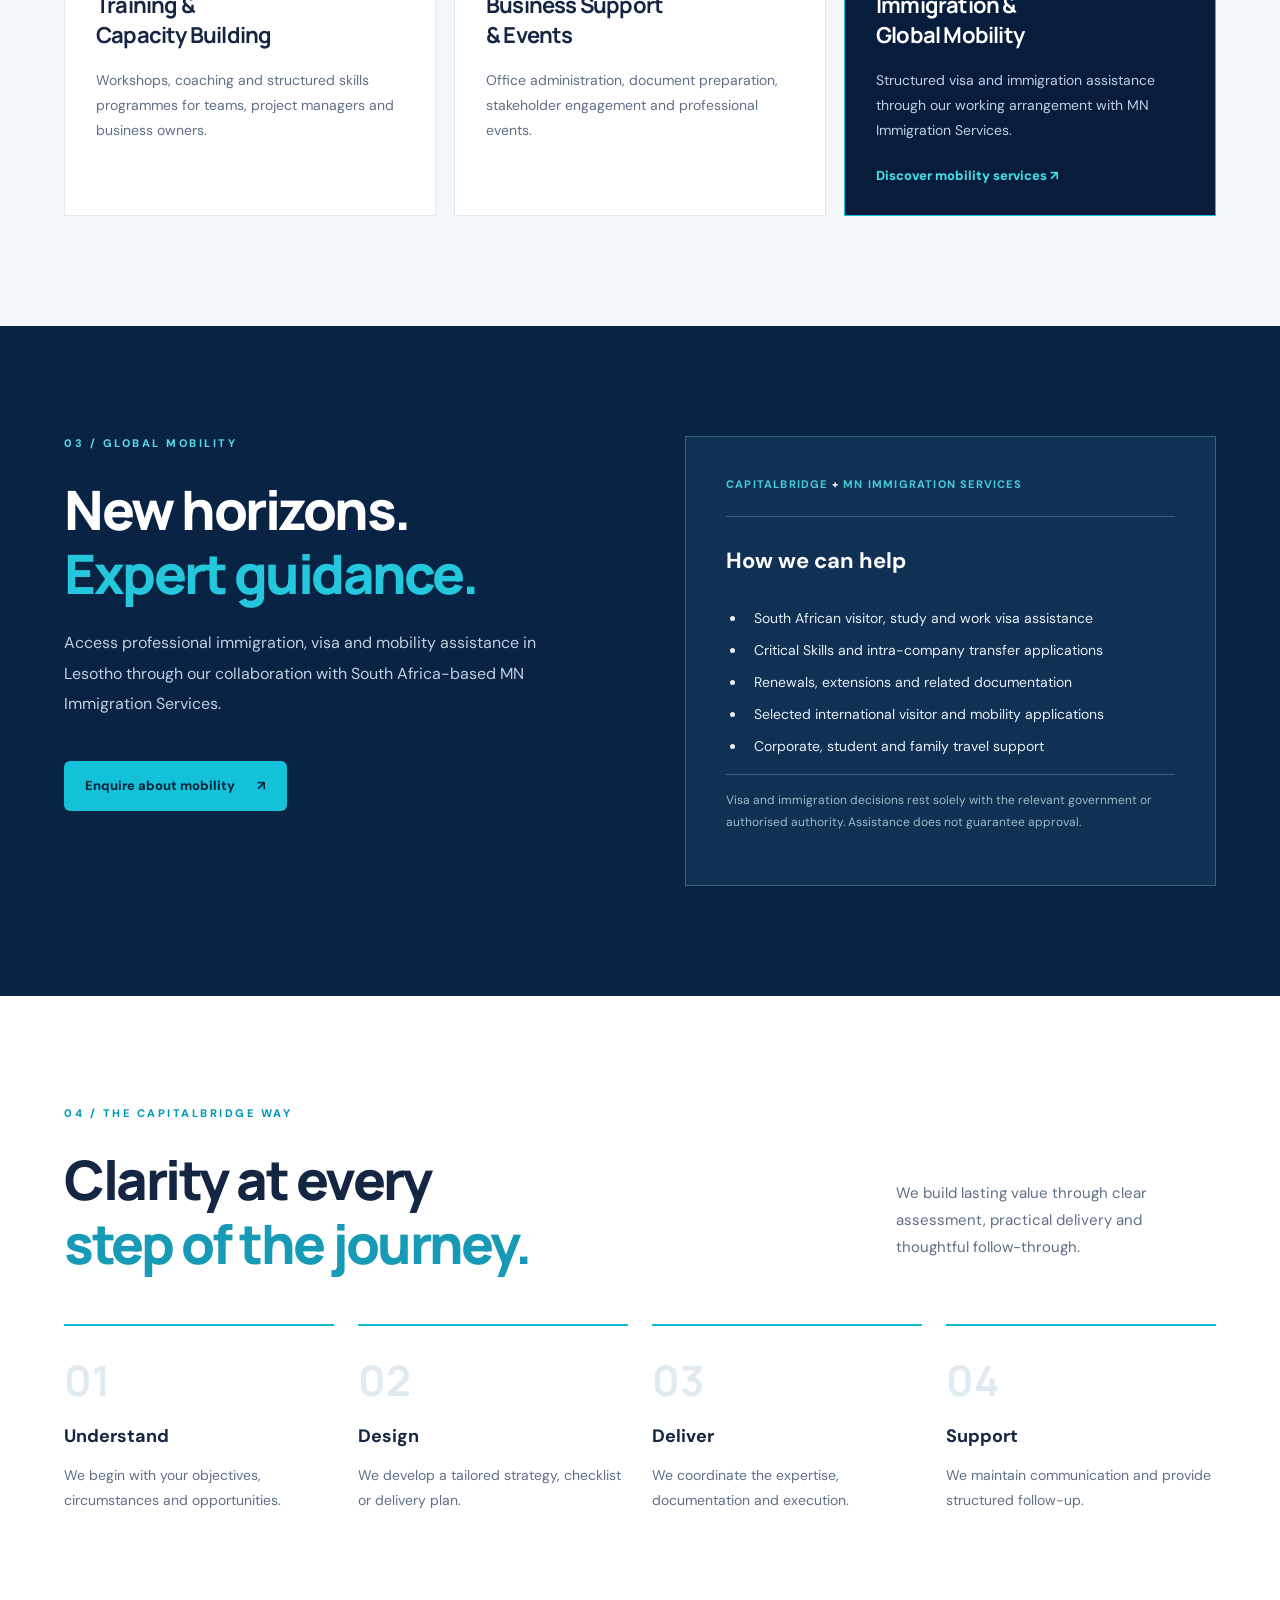
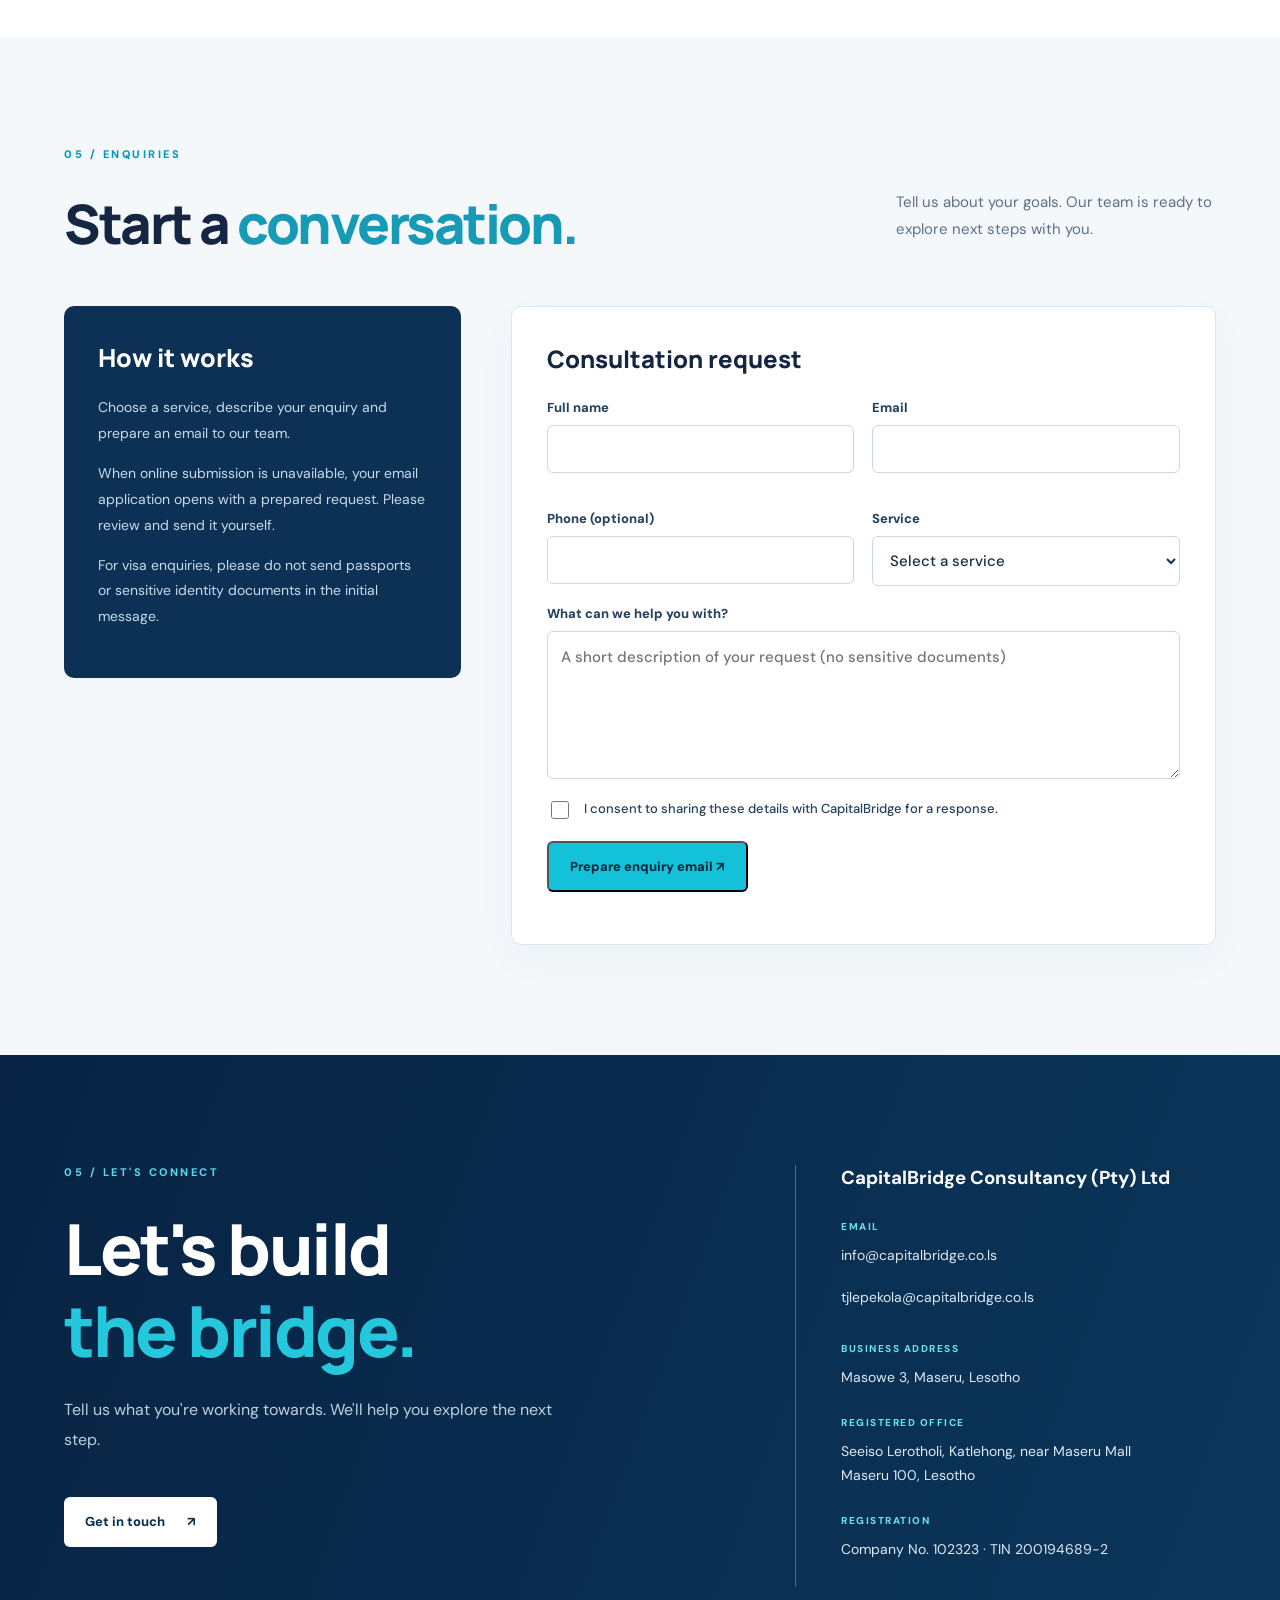
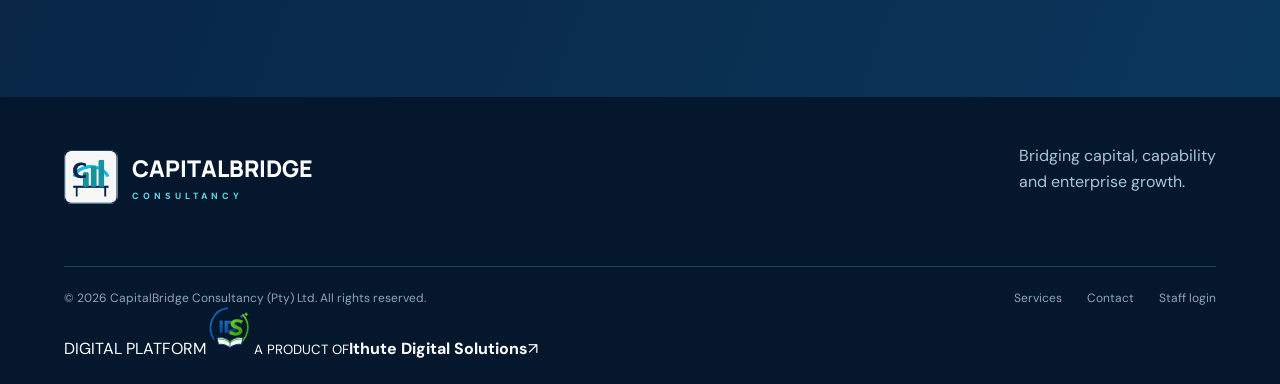
==== commit c6664a4b: "Integrate authentic Ithute logo into aligned CapitalBridge footer" ====
--- a/web/index.html
+++ b/web/index.html
@@ -22,7 +22,7 @@
 <section class="mobility section" id="mobility"><div class="mobility-left"><div class="section-label light">03 / GLOBAL MOBILITY</div><h2>New horizons.<br><em>Expert guidance.</em></h2><p>Access professional immigration, visa and mobility assistance in Lesotho through our collaboration with South Africa-based MN Immigration Services.</p><a class="button button-primary" href="mailto:tjlepekola@capitalbridge.co.ls?subject=Immigration%20consultation%20request">Enquire about mobility <span aria-hidden="true">↗</span></a></div><div class="mobility-right"><div class="partner-pill">CAPITALBRIDGE <span>+</span> MN IMMIGRATION SERVICES</div><h3>How we can help</h3><ul><li>South African visitor, study and work visa assistance</li><li>Critical Skills and intra-company transfer applications</li><li>Renewals, extensions and related documentation</li><li>Selected international visitor and mobility applications</li><li>Corporate, student and family travel support</li></ul><p class="note">Visa and immigration decisions rest solely with the relevant government or authorised authority. Assistance does not guarantee approval.</p></div></section>
 <section class="approach section" id="approach"><div class="section-heading"><div><div class="section-label">04 / THE CAPITALBRIDGE WAY</div><h2>Clarity at every<br><span>step of the journey.</span></h2></div><p>We build lasting value through clear assessment, practical delivery and thoughtful follow-through.</p></div><div class="process"><div><b>01</b><h3>Understand</h3><p>We begin with your objectives, circumstances and opportunities.</p></div><div><b>02</b><h3>Design</h3><p>We develop a tailored strategy, checklist or delivery plan.</p></div><div><b>03</b><h3>Deliver</h3><p>We coordinate the expertise, documentation and execution.</p></div><div><b>04</b><h3>Support</h3><p>We maintain communication and provide structured follow-up.</p></div></div></section>
 <section class="consultation section" id="consultation"><div class="section-label">05 / ENQUIRIES</div><div class="section-heading"><h2>Start a <span>conversation.</span></h2><p>Tell us about your goals. Our team is ready to explore next steps with you.</p></div><div class="consultation-layout"><div class="consultation-intro"><h3>How it works</h3><p>Choose a service, describe your enquiry and prepare an email to our team.</p><p>When online submission is unavailable, your email application opens with a prepared request. Please review and send it yourself.</p><p>For visa enquiries, please do not send passports or sensitive identity documents in the initial message.</p></div><form id="consultation-form" class="consultation-form"><h3>Consultation request</h3><div class="form-grid"><label>Full name<input name="name" autocomplete="name" required maxlength="120"></label><label>Email<input name="email" autocomplete="email" type="email" required maxlength="200"></label><label>Phone (optional)<input name="phone" autocomplete="tel" type="tel" maxlength="30"></label><label>Service<select name="service" required><option value="">Select a service</option><option>Management &amp; Business Consultancy</option><option>Information Technology</option><option>Engineering &amp; Technical Advisory</option><option>Training &amp; Capacity Building</option><option>Business Support &amp; Events</option><option>Immigration &amp; Global Mobility</option></select></label></div><label>What can we help you with?<textarea name="message" required minlength="10" maxlength="2000" rows="5" placeholder="A short description of your request (no sensitive documents)"></textarea></label><label class="consent"><input name="consent" type="checkbox" required><span>I consent to sharing these details with CapitalBridge for a response.</span></label><button class="button button-primary" type="submit">Prepare enquiry email ↗</button><p id="consultation-status" role="status" aria-live="polite"></p></form></div></section><section class="contact section" id="contact"><div class="contact-main"><div class="section-label light">05 / LET'S CONNECT</div><h2>Let's build<br><em>the bridge.</em></h2><p>Tell us what you're working towards. We'll help you explore the next step.</p><a class="button button-light" href="mailto:info@capitalbridge.co.ls?subject=CapitalBridge%20consultation">Get in touch <span aria-hidden="true">↗</span></a></div><div class="contact-details"><h3>CapitalBridge Consultancy (Pty) Ltd</h3><div><span>EMAIL</span><div class="contact-email-links"><a href="mailto:info@capitalbridge.co.ls">info@capitalbridge.co.ls</a><a href="mailto:tjlepekola@capitalbridge.co.ls">tjlepekola@capitalbridge.co.ls</a></div></div><div><span>BUSINESS ADDRESS</span><p>Masowe 3, Maseru, Lesotho</p></div><div><span>REGISTERED OFFICE</span><p>Seeiso Lerotholi, Katlehong, near Maseru Mall<br>Maseru 100, Lesotho</p></div><div><span>REGISTRATION</span><p>Company No. 102323 · TIN 200194689-2</p></div></div></section>
-</main><footer class="footer"><div class="footer-top"><a href="#top" class="footer-brand"><img src="./capitalbridge-original-mark.png" alt="" width="54" height="54"><span>CAPITALBRIDGE<small>CONSULTANCY</small></span></a><p>Bridging capital, capability<br>and enterprise growth.</p></div><div class="footer-bottom"><span>© <span id="year">2026</span> CapitalBridge Consultancy (Pty) Ltd. All rights reserved.</span><div><a href="#services">Services</a><a href="#contact">Contact</a><a href="./signin.html">Staff login</a></div></div><div class="ithute-credit">A product of <a href="https://ithute.co.ls/" target="_blank" rel="noopener noreferrer">Ithute Digital Solutions</a></div></footer>
+</main><footer class="footer"><div class="footer-top"><a href="#top" class="footer-brand"><img src="./capitalbridge-original-mark.png" alt="" width="54" height="54"><span>CAPITALBRIDGE<small>CONSULTANCY</small></span></a><p>Bridging capital, capability<br>and enterprise growth.</p></div><div class="footer-bottom"><span>© <span id="year">2026</span> CapitalBridge Consultancy (Pty) Ltd. All rights reserved.</span><div><a href="#services">Services</a><a href="#contact">Contact</a><a href="./signin.html">Staff login</a></div></div><div class="footer-provider"><span class="provider-label">DIGITAL PLATFORM</span><a class="provider-brand" href="https://ithute.co.ls/" target="_blank" rel="noopener noreferrer"><img src="./ithute-ids-mark.svg" width="48" height="48" alt=""><span><small>A PRODUCT OF</small><strong>Ithute Digital Solutions</strong></span><span class="provider-arrow" aria-hidden="true">↗</span></a></div></footer>
 <nav class="mobile-bottom-nav" aria-label="Mobile quick navigation">
 <a href="#top" data-mobile-tab="top" aria-current="page"><span class="tab-icon" aria-hidden="true">⌂</span><span>Home</span></a>
 <a href="#services" data-mobile-tab="services"><span class="tab-icon" aria-hidden="true">▦</span><span>Services</span></a>
--- a/web/landing.css
+++ b/web/landing.css
@@ -91,3 +91,9 @@
 .contact-email-links>a{display:block;max-width:100%;min-width:0;overflow-wrap:anywhere;word-break:normal;line-height:1.55;text-decoration:none}
 .contact-email-links>a:hover{text-decoration:underline}
 .contact-email-links>a:focus-visible{outline:3px solid var(--cyan);outline-offset:3px}
+
+/* Quiet product attribution while retaining CapitalBridge corporate identity. */
+.ithute-credit{font-size:12px;line-height:1.6;color:inherit;opacity:.8;overflow-wrap:anywhere}
+.ithute-credit a{color:inherit;text-decoration:underline;text-underline-offset:3px;font-weight:700}
+.ithute-credit a:hover{opacity:1}
+.ithute-credit a:focus-visible{outline:2px solid #13c1d9;outline-offset:3px}
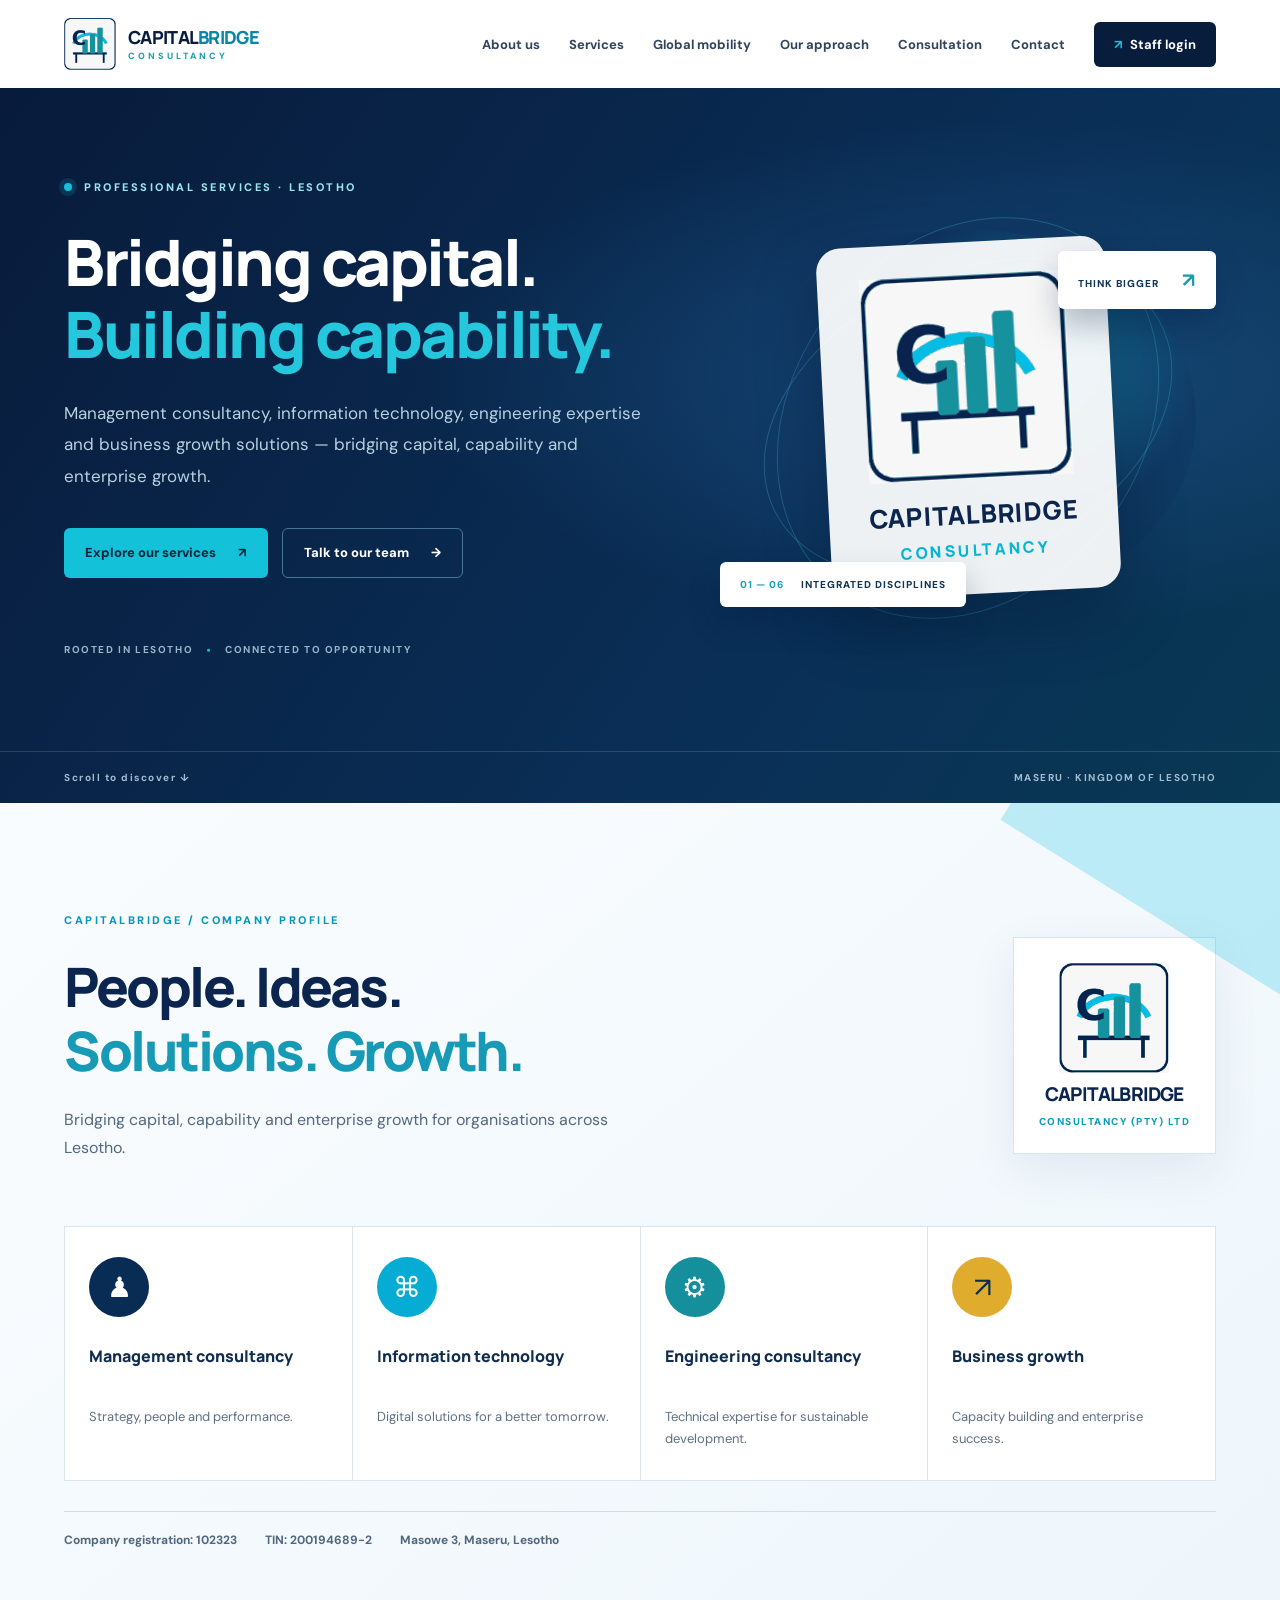
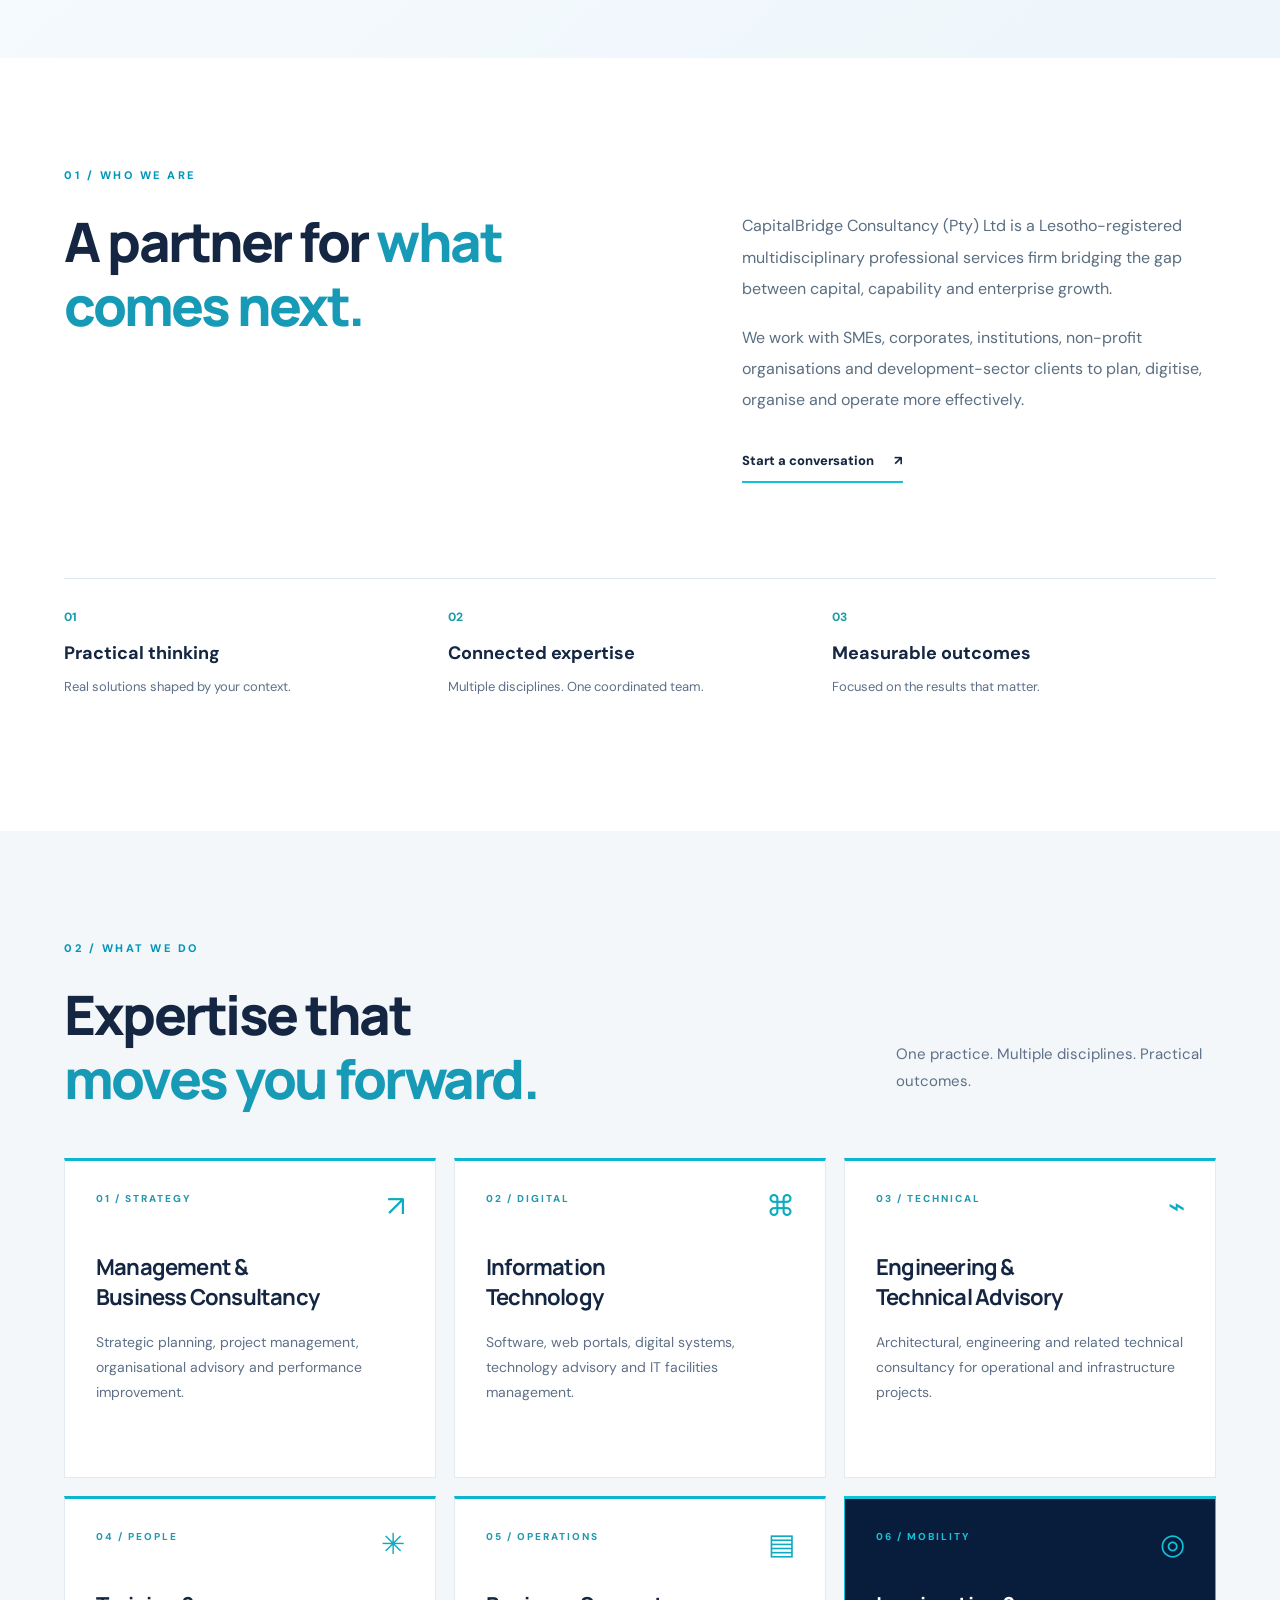
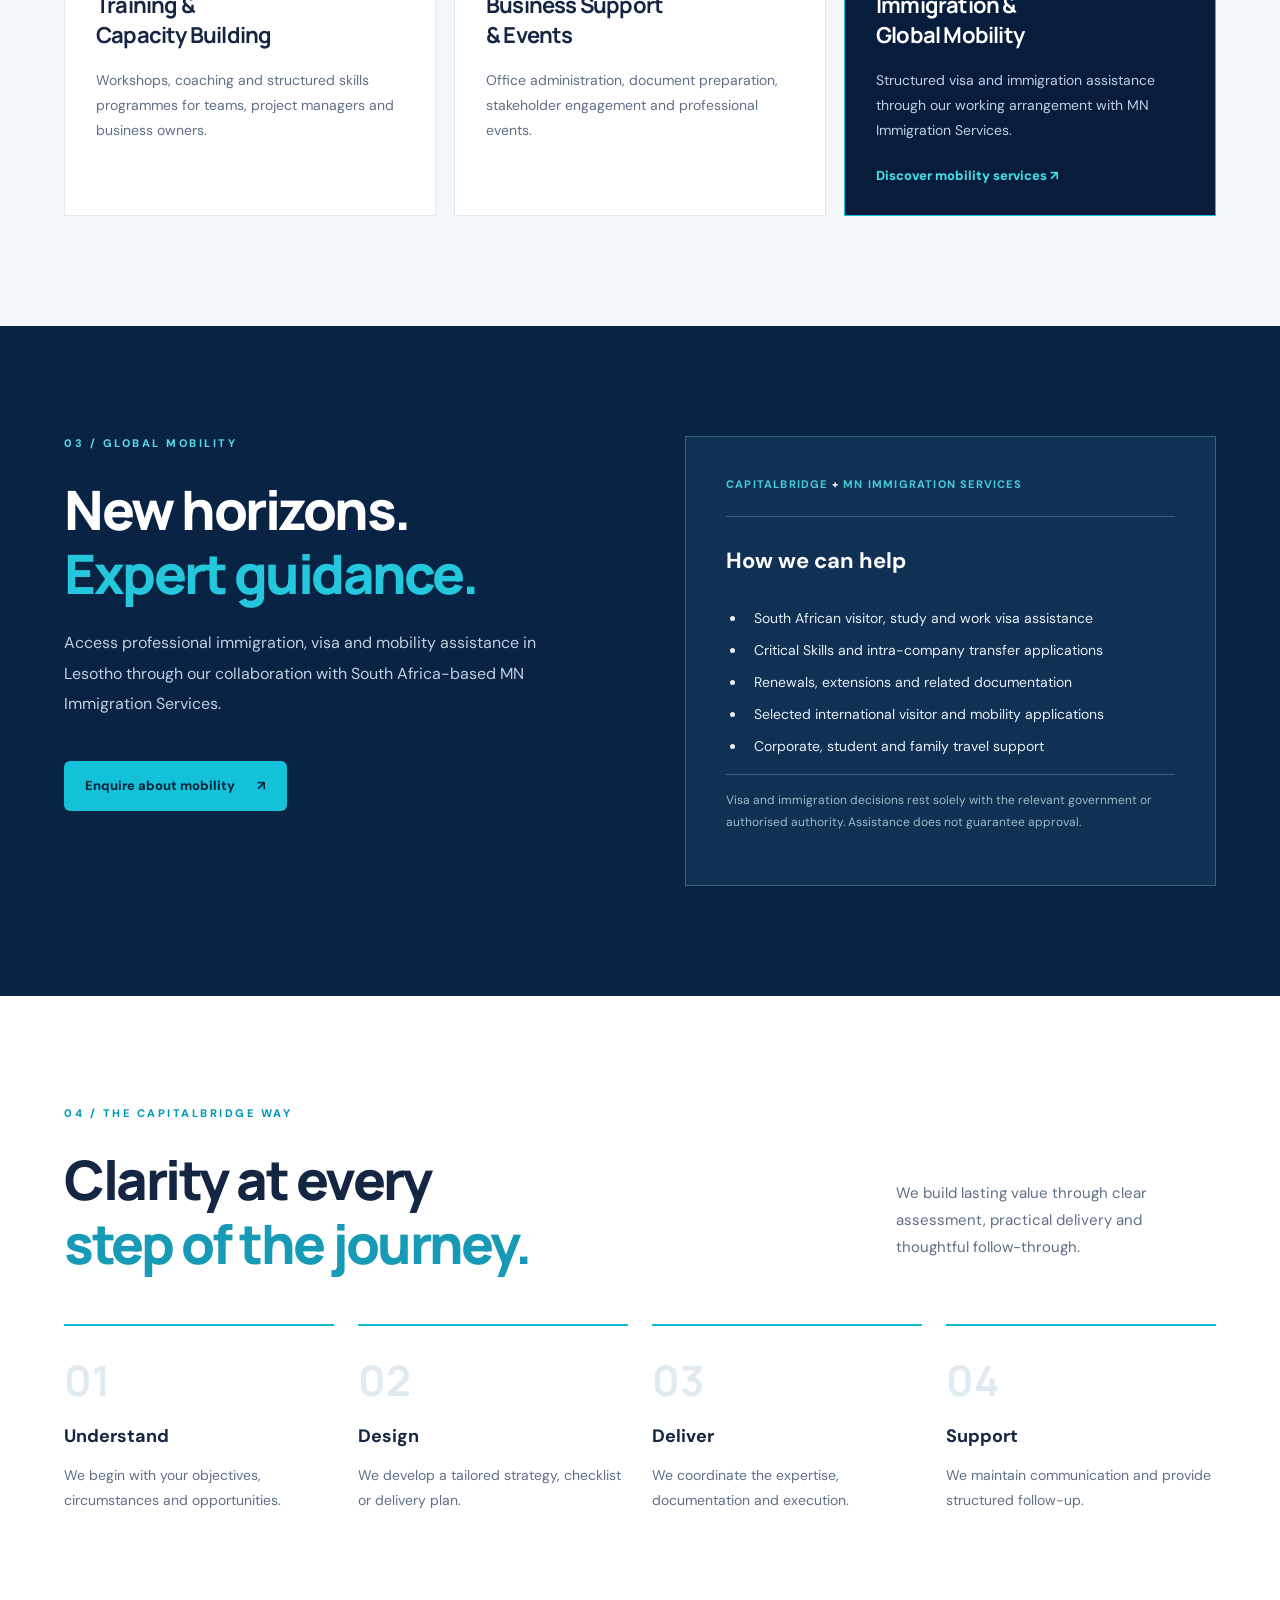
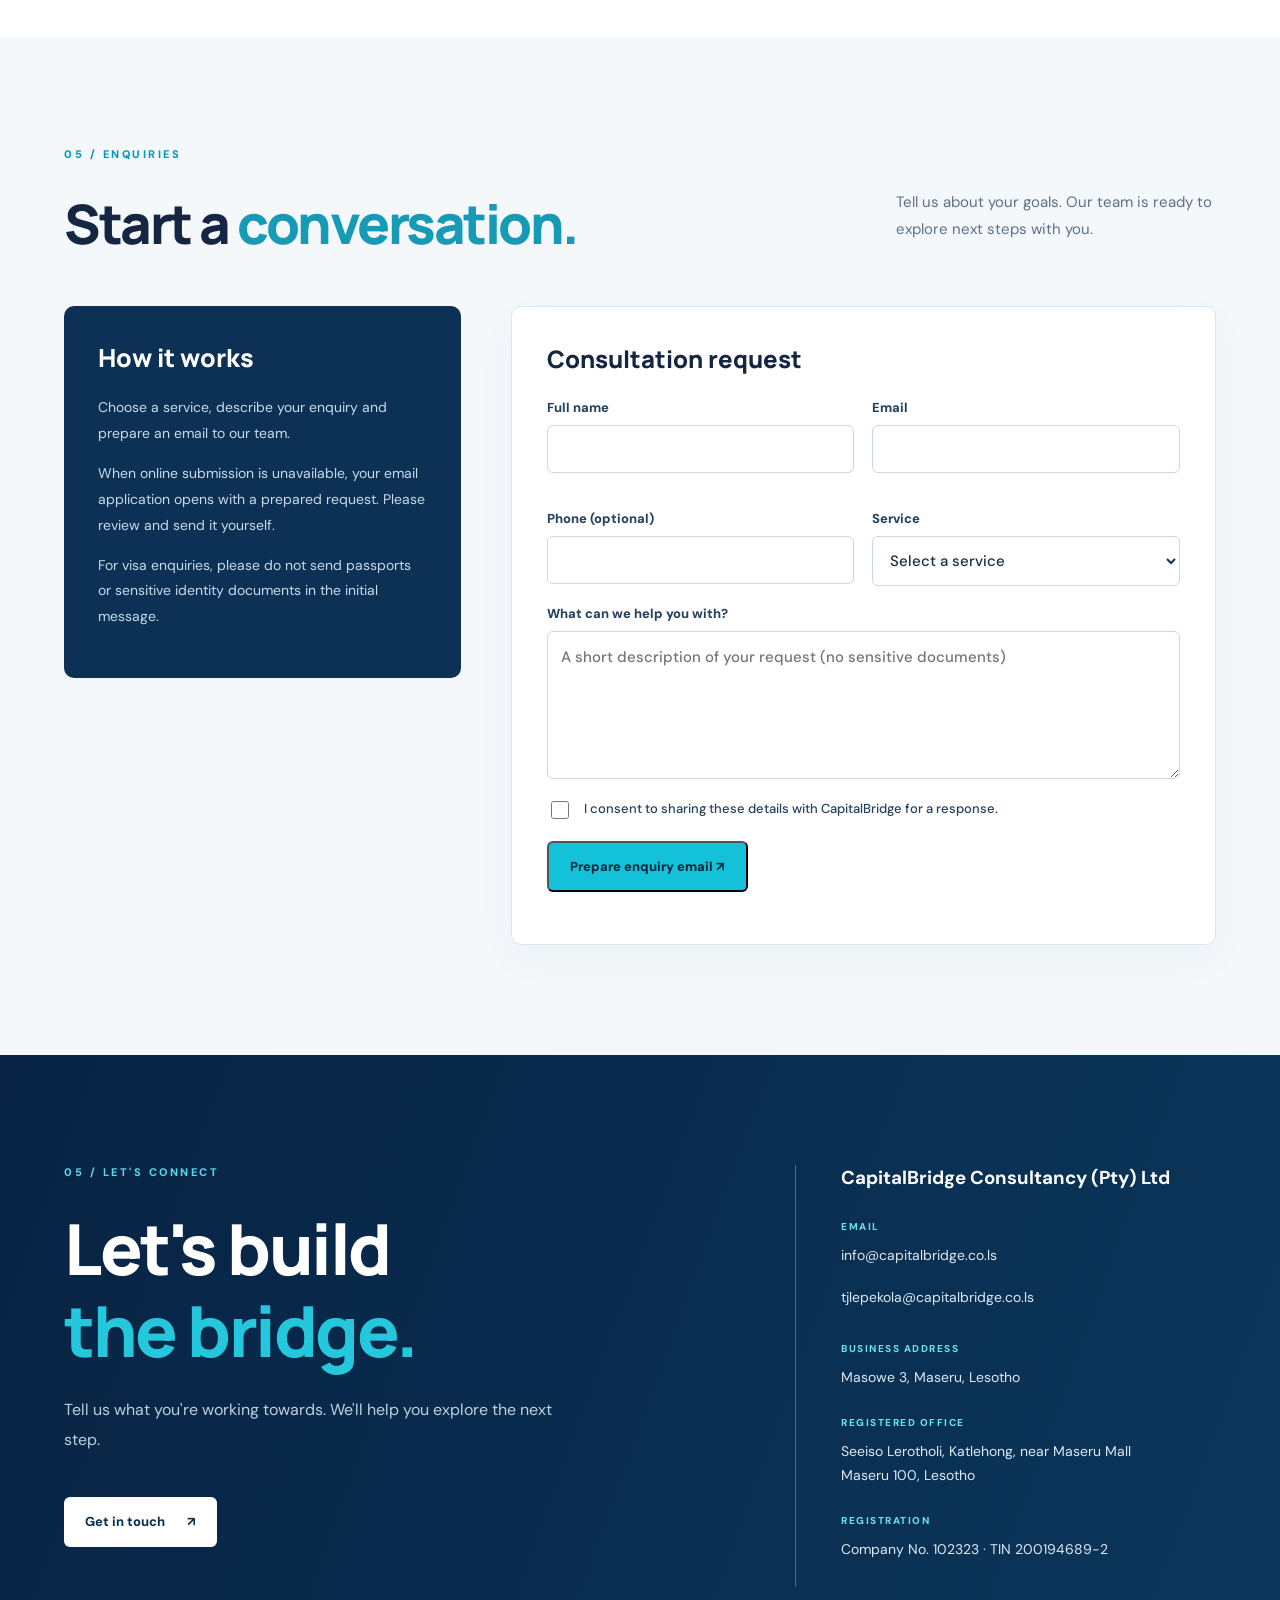
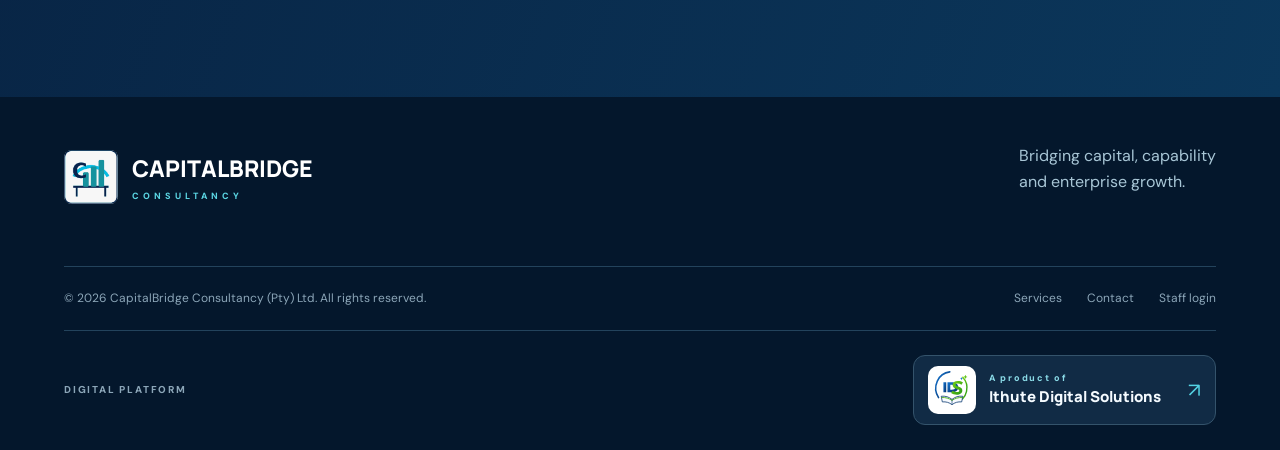
==== commit bb400ec7: "Preserve product credit wording for branding regression" ====
--- a/web/index.html
+++ b/web/index.html
@@ -22,7 +22,7 @@
 <section class="mobility section" id="mobility"><div class="mobility-left"><div class="section-label light">03 / GLOBAL MOBILITY</div><h2>New horizons.<br><em>Expert guidance.</em></h2><p>Access professional immigration, visa and mobility assistance in Lesotho through our collaboration with South Africa-based MN Immigration Services.</p><a class="button button-primary" href="mailto:tjlepekola@capitalbridge.co.ls?subject=Immigration%20consultation%20request">Enquire about mobility <span aria-hidden="true">↗</span></a></div><div class="mobility-right"><div class="partner-pill">CAPITALBRIDGE <span>+</span> MN IMMIGRATION SERVICES</div><h3>How we can help</h3><ul><li>South African visitor, study and work visa assistance</li><li>Critical Skills and intra-company transfer applications</li><li>Renewals, extensions and related documentation</li><li>Selected international visitor and mobility applications</li><li>Corporate, student and family travel support</li></ul><p class="note">Visa and immigration decisions rest solely with the relevant government or authorised authority. Assistance does not guarantee approval.</p></div></section>
 <section class="approach section" id="approach"><div class="section-heading"><div><div class="section-label">04 / THE CAPITALBRIDGE WAY</div><h2>Clarity at every<br><span>step of the journey.</span></h2></div><p>We build lasting value through clear assessment, practical delivery and thoughtful follow-through.</p></div><div class="process"><div><b>01</b><h3>Understand</h3><p>We begin with your objectives, circumstances and opportunities.</p></div><div><b>02</b><h3>Design</h3><p>We develop a tailored strategy, checklist or delivery plan.</p></div><div><b>03</b><h3>Deliver</h3><p>We coordinate the expertise, documentation and execution.</p></div><div><b>04</b><h3>Support</h3><p>We maintain communication and provide structured follow-up.</p></div></div></section>
 <section class="consultation section" id="consultation"><div class="section-label">05 / ENQUIRIES</div><div class="section-heading"><h2>Start a <span>conversation.</span></h2><p>Tell us about your goals. Our team is ready to explore next steps with you.</p></div><div class="consultation-layout"><div class="consultation-intro"><h3>How it works</h3><p>Choose a service, describe your enquiry and prepare an email to our team.</p><p>When online submission is unavailable, your email application opens with a prepared request. Please review and send it yourself.</p><p>For visa enquiries, please do not send passports or sensitive identity documents in the initial message.</p></div><form id="consultation-form" class="consultation-form"><h3>Consultation request</h3><div class="form-grid"><label>Full name<input name="name" autocomplete="name" required maxlength="120"></label><label>Email<input name="email" autocomplete="email" type="email" required maxlength="200"></label><label>Phone (optional)<input name="phone" autocomplete="tel" type="tel" maxlength="30"></label><label>Service<select name="service" required><option value="">Select a service</option><option>Management &amp; Business Consultancy</option><option>Information Technology</option><option>Engineering &amp; Technical Advisory</option><option>Training &amp; Capacity Building</option><option>Business Support &amp; Events</option><option>Immigration &amp; Global Mobility</option></select></label></div><label>What can we help you with?<textarea name="message" required minlength="10" maxlength="2000" rows="5" placeholder="A short description of your request (no sensitive documents)"></textarea></label><label class="consent"><input name="consent" type="checkbox" required><span>I consent to sharing these details with CapitalBridge for a response.</span></label><button class="button button-primary" type="submit">Prepare enquiry email ↗</button><p id="consultation-status" role="status" aria-live="polite"></p></form></div></section><section class="contact section" id="contact"><div class="contact-main"><div class="section-label light">05 / LET'S CONNECT</div><h2>Let's build<br><em>the bridge.</em></h2><p>Tell us what you're working towards. We'll help you explore the next step.</p><a class="button button-light" href="mailto:info@capitalbridge.co.ls?subject=CapitalBridge%20consultation">Get in touch <span aria-hidden="true">↗</span></a></div><div class="contact-details"><h3>CapitalBridge Consultancy (Pty) Ltd</h3><div><span>EMAIL</span><div class="contact-email-links"><a href="mailto:info@capitalbridge.co.ls">info@capitalbridge.co.ls</a><a href="mailto:tjlepekola@capitalbridge.co.ls">tjlepekola@capitalbridge.co.ls</a></div></div><div><span>BUSINESS ADDRESS</span><p>Masowe 3, Maseru, Lesotho</p></div><div><span>REGISTERED OFFICE</span><p>Seeiso Lerotholi, Katlehong, near Maseru Mall<br>Maseru 100, Lesotho</p></div><div><span>REGISTRATION</span><p>Company No. 102323 · TIN 200194689-2</p></div></div></section>
-</main><footer class="footer"><div class="footer-top"><a href="#top" class="footer-brand"><img src="./capitalbridge-original-mark.png" alt="" width="54" height="54"><span>CAPITALBRIDGE<small>CONSULTANCY</small></span></a><p>Bridging capital, capability<br>and enterprise growth.</p></div><div class="footer-bottom"><span>© <span id="year">2026</span> CapitalBridge Consultancy (Pty) Ltd. All rights reserved.</span><div><a href="#services">Services</a><a href="#contact">Contact</a><a href="./signin.html">Staff login</a></div></div><div class="footer-provider"><span class="provider-label">DIGITAL PLATFORM</span><a class="provider-brand" href="https://ithute.co.ls/" target="_blank" rel="noopener noreferrer"><img src="./ithute-ids-mark.svg" width="48" height="48" alt=""><span><small>A PRODUCT OF</small><strong>Ithute Digital Solutions</strong></span><span class="provider-arrow" aria-hidden="true">↗</span></a></div></footer>
+</main><footer class="footer"><div class="footer-top"><a href="#top" class="footer-brand"><img src="./capitalbridge-original-mark.png" alt="" width="54" height="54"><span>CAPITALBRIDGE<small>CONSULTANCY</small></span></a><p>Bridging capital, capability<br>and enterprise growth.</p></div><div class="footer-bottom"><span>© <span id="year">2026</span> CapitalBridge Consultancy (Pty) Ltd. All rights reserved.</span><div><a href="#services">Services</a><a href="#contact">Contact</a><a href="./signin.html">Staff login</a></div></div><div class="footer-provider"><span class="provider-label">DIGITAL PLATFORM</span><a class="provider-brand" href="https://ithute.co.ls/" target="_blank" rel="noopener noreferrer"><img src="./ithute-ids-mark.svg" width="48" height="48" alt=""><span><small>A product of</small><strong>Ithute Digital Solutions</strong></span><span class="provider-arrow" aria-hidden="true">↗</span></a></div></footer>
 <nav class="mobile-bottom-nav" aria-label="Mobile quick navigation">
 <a href="#top" data-mobile-tab="top" aria-current="page"><span class="tab-icon" aria-hidden="true">⌂</span><span>Home</span></a>
 <a href="#services" data-mobile-tab="services"><span class="tab-icon" aria-hidden="true">▦</span><span>Services</span></a>
--- a/web/landing.css
+++ b/web/landing.css
@@ -97,3 +97,15 @@
 .ithute-credit a{color:inherit;text-decoration:underline;text-underline-offset:3px;font-weight:700}
 .ithute-credit a:hover{opacity:1}
 .ithute-credit a:focus-visible{outline:2px solid #13c1d9;outline-offset:3px}
+
+/* Authentic Ithute product-credit panel aligned with CapitalBridge footer content. */
+.footer-provider{max-width:1225px;margin:24px auto 0;border-top:1px solid #23435c;padding-top:24px;display:flex;align-items:center;justify-content:space-between;gap:18px;flex-wrap:wrap}
+.provider-label{color:#8ca6b8;font-size:10px;font-weight:800;letter-spacing:1.8px}
+.provider-brand{display:inline-flex;align-items:center;gap:13px;padding:10px 14px;border:1px solid #34536b;border-radius:12px;background:#112b45;color:white;text-decoration:none;min-width:0;transition:background .2s,border-color .2s}
+.provider-brand:hover{background:#183c5a;border-color:#60aec3}
+.provider-brand>img{width:48px;height:48px;flex:0 0 48px;background:white;border-radius:10px;padding:4px;object-fit:contain}
+.provider-brand>span:not(.provider-arrow){display:grid;gap:3px;min-width:0}
+.provider-brand small{font-size:9px;letter-spacing:1.7px;font-weight:800;color:#8bdce8}
+.provider-brand strong{font:800 15px Manrope,sans-serif;color:#f5fbff;line-height:1.35}
+.provider-arrow{font-size:20px;color:#54d3e3;margin-left:14px}
+@media(max-width:520px){.footer-provider{align-items:stretch;flex-direction:column}.provider-brand{width:100%;justify-content:flex-start}.provider-arrow{margin-left:auto}.provider-brand strong{font-size:14px}}
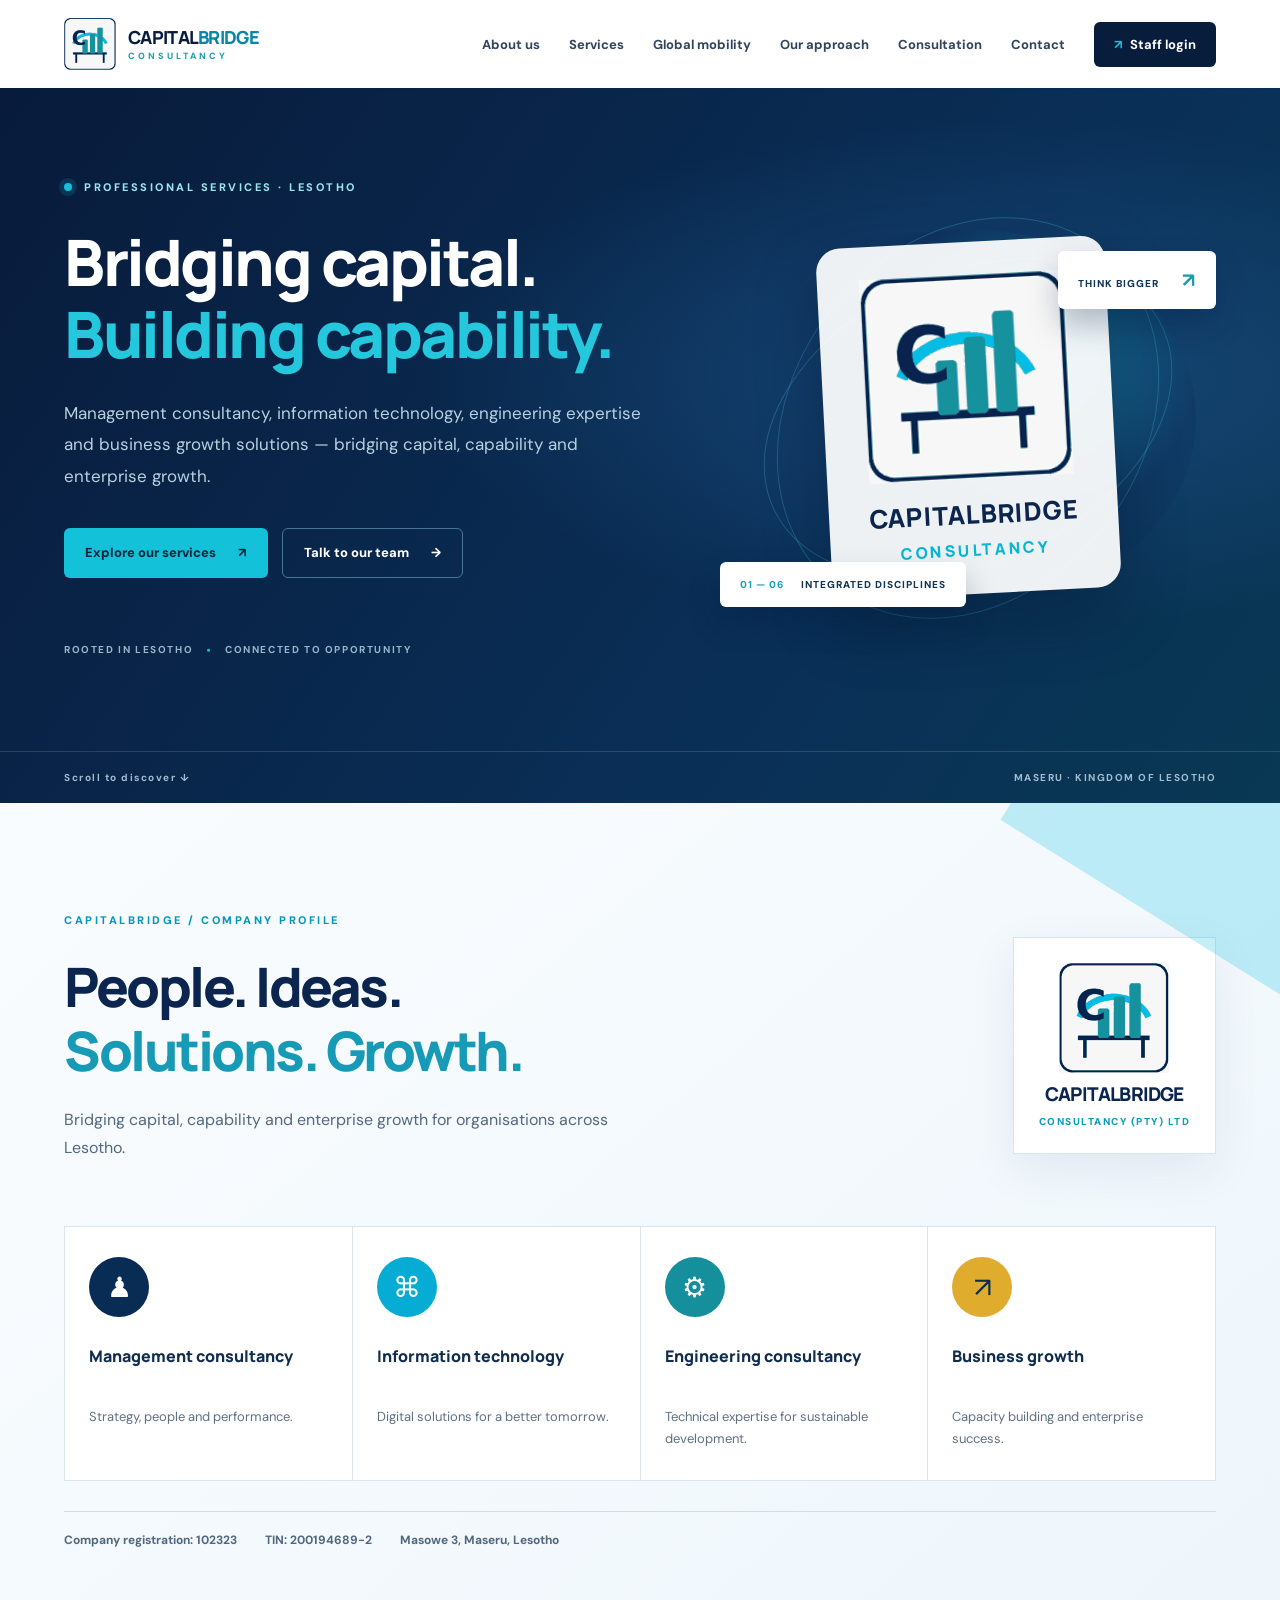
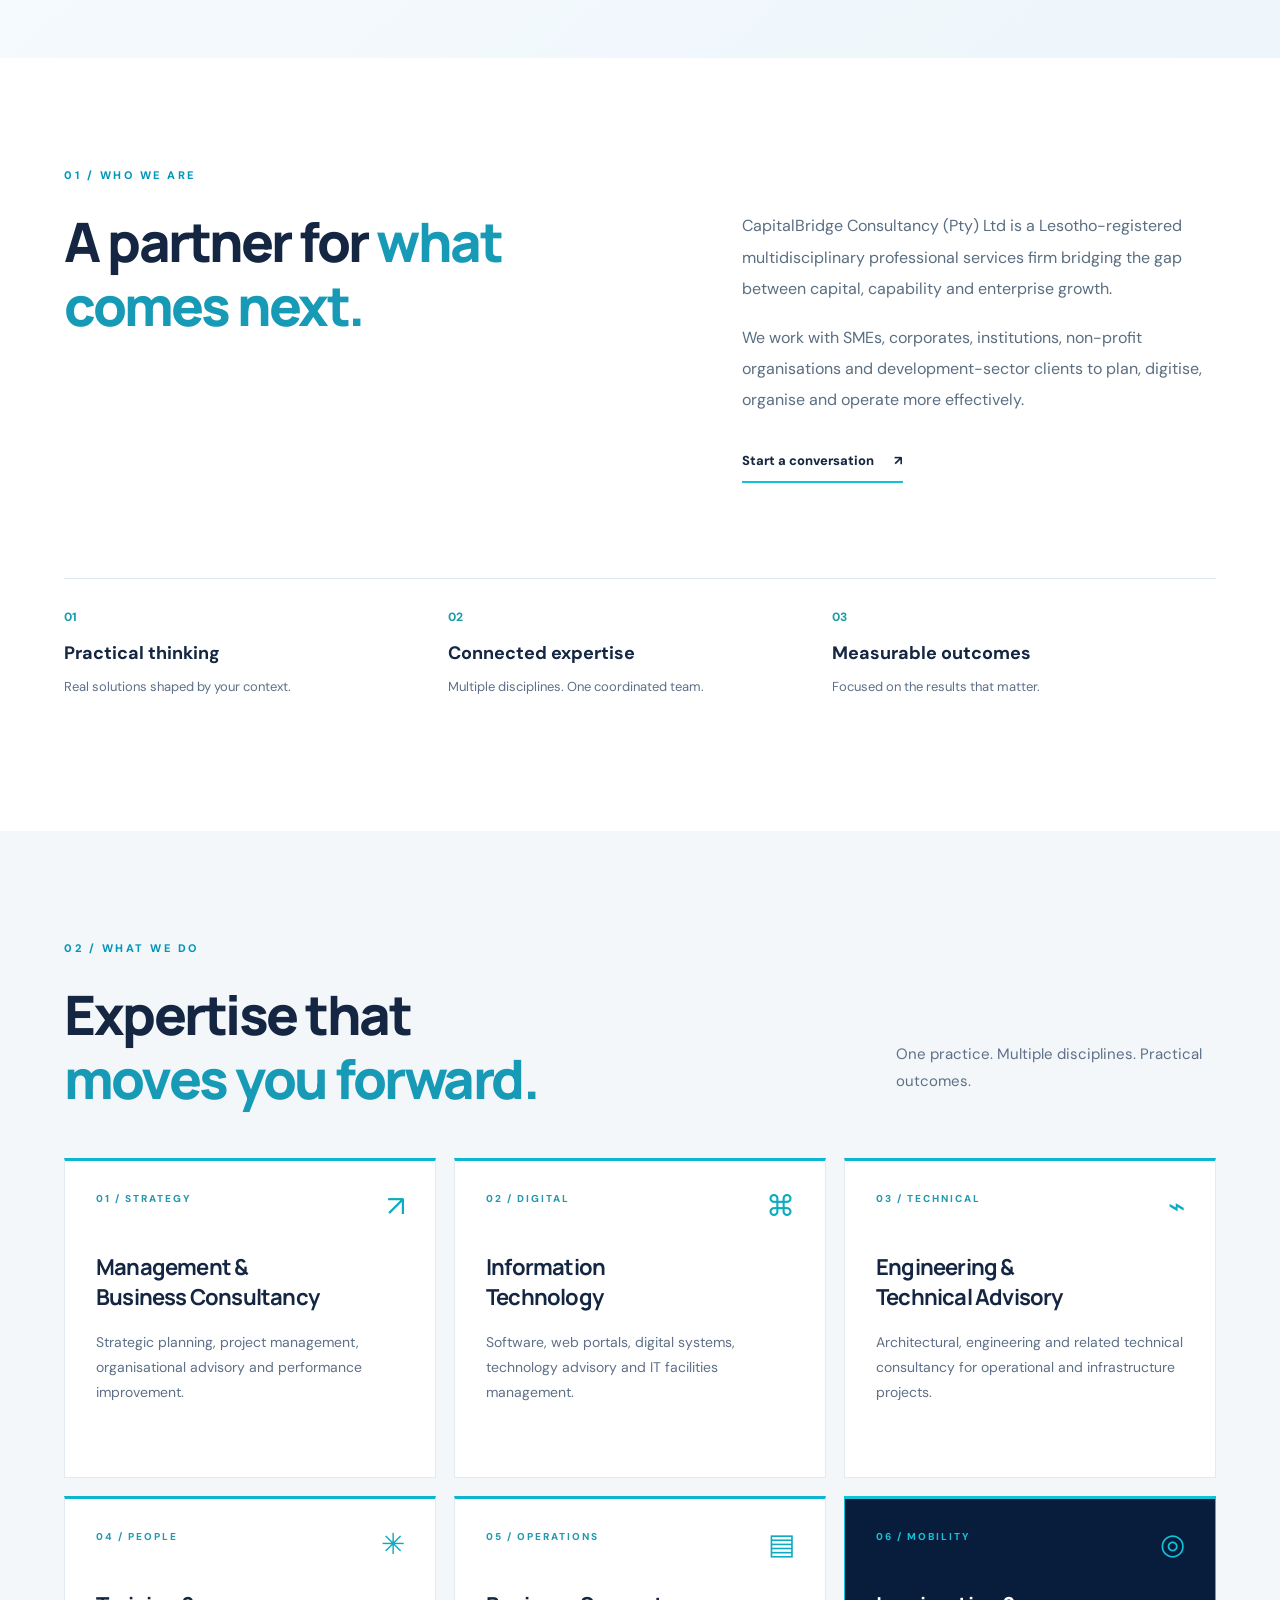
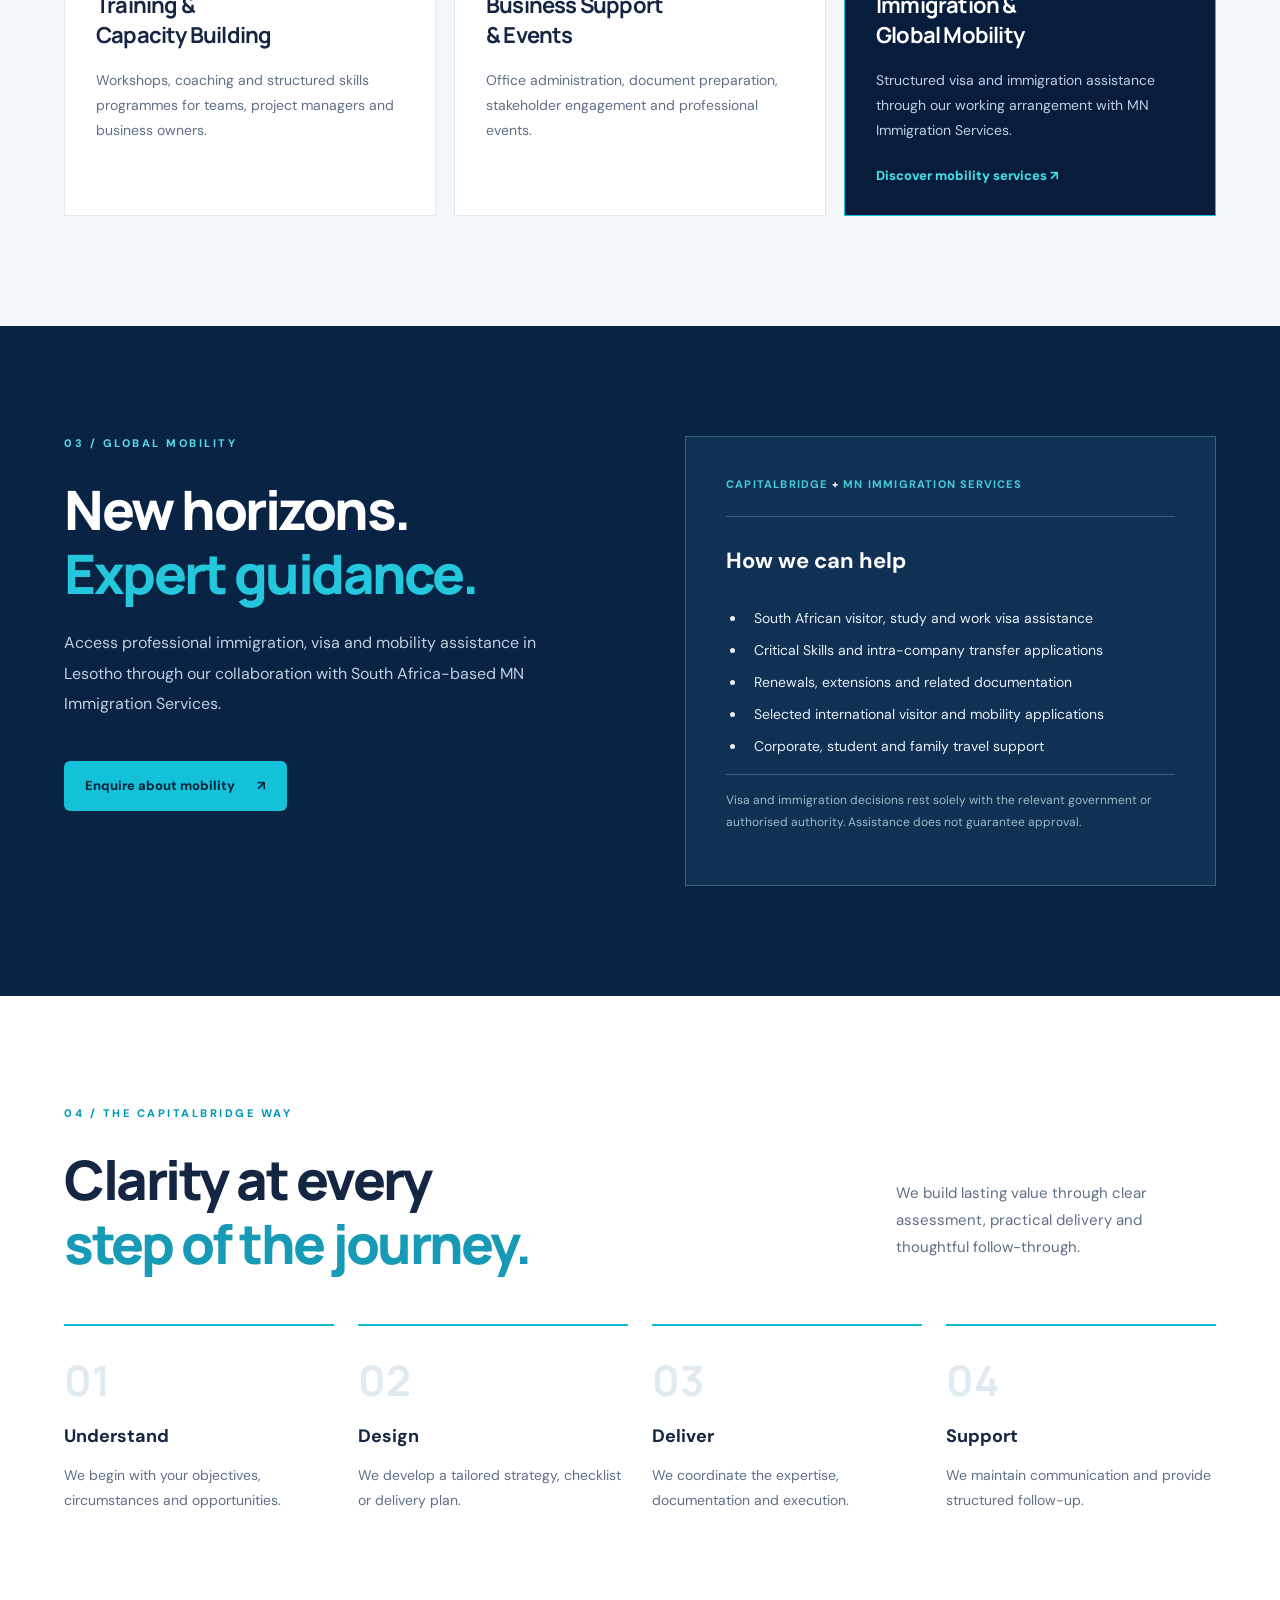
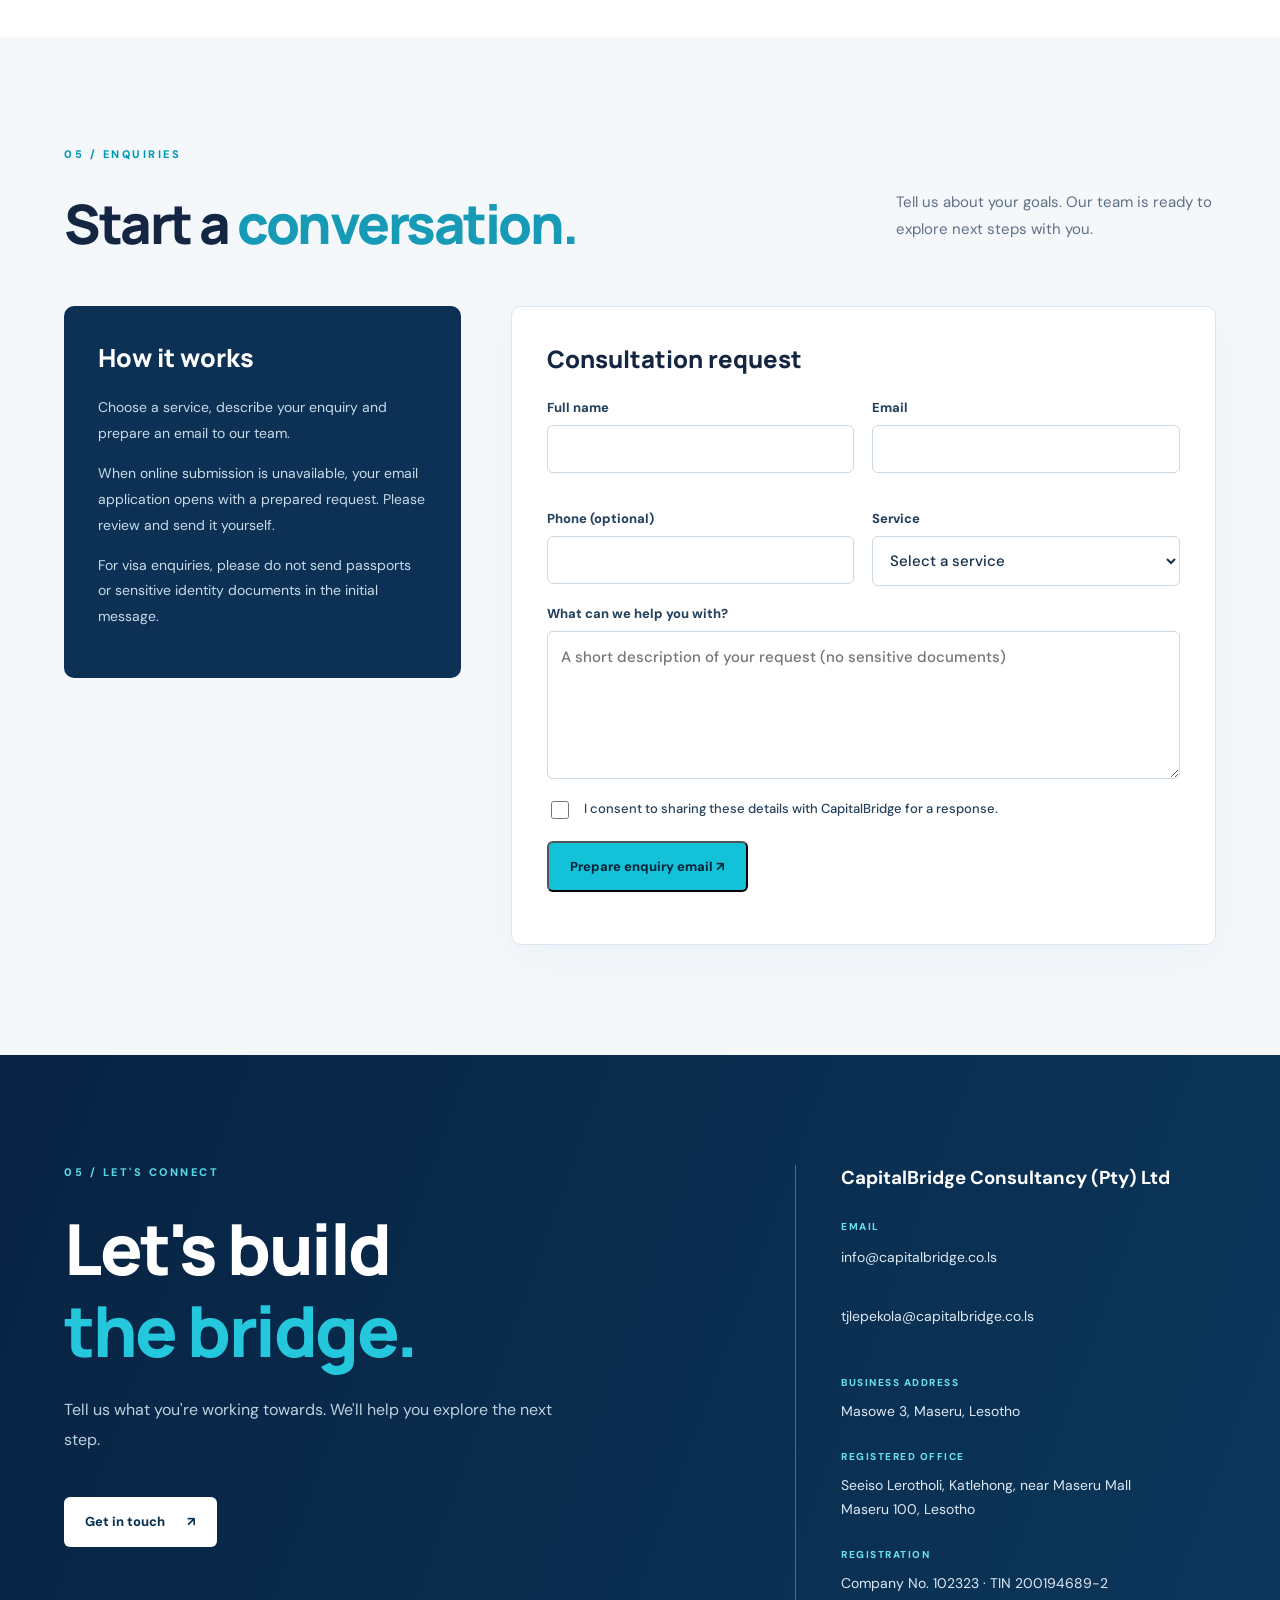
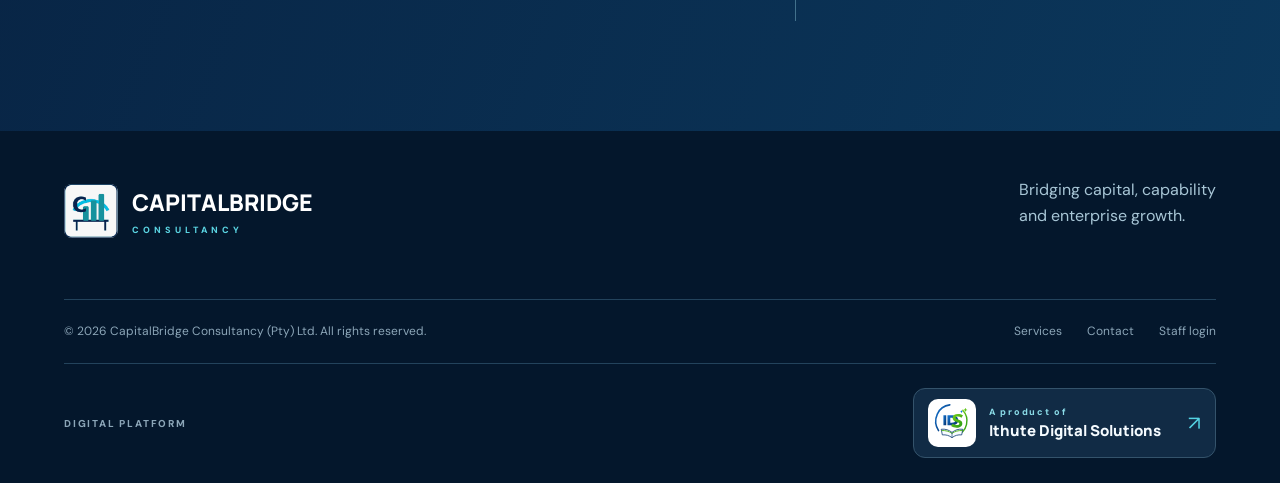
==== commit dda1d89a: "Make CapitalBridge contact emails distinct block rows on mobile" ====
--- a/web/index.html
+++ b/web/index.html
@@ -21,7 +21,7 @@
 </div></section>
 <section class="mobility section" id="mobility"><div class="mobility-left"><div class="section-label light">03 / GLOBAL MOBILITY</div><h2>New horizons.<br><em>Expert guidance.</em></h2><p>Access professional immigration, visa and mobility assistance in Lesotho through our collaboration with South Africa-based MN Immigration Services.</p><a class="button button-primary" href="mailto:tjlepekola@capitalbridge.co.ls?subject=Immigration%20consultation%20request">Enquire about mobility <span aria-hidden="true">↗</span></a></div><div class="mobility-right"><div class="partner-pill">CAPITALBRIDGE <span>+</span> MN IMMIGRATION SERVICES</div><h3>How we can help</h3><ul><li>South African visitor, study and work visa assistance</li><li>Critical Skills and intra-company transfer applications</li><li>Renewals, extensions and related documentation</li><li>Selected international visitor and mobility applications</li><li>Corporate, student and family travel support</li></ul><p class="note">Visa and immigration decisions rest solely with the relevant government or authorised authority. Assistance does not guarantee approval.</p></div></section>
 <section class="approach section" id="approach"><div class="section-heading"><div><div class="section-label">04 / THE CAPITALBRIDGE WAY</div><h2>Clarity at every<br><span>step of the journey.</span></h2></div><p>We build lasting value through clear assessment, practical delivery and thoughtful follow-through.</p></div><div class="process"><div><b>01</b><h3>Understand</h3><p>We begin with your objectives, circumstances and opportunities.</p></div><div><b>02</b><h3>Design</h3><p>We develop a tailored strategy, checklist or delivery plan.</p></div><div><b>03</b><h3>Deliver</h3><p>We coordinate the expertise, documentation and execution.</p></div><div><b>04</b><h3>Support</h3><p>We maintain communication and provide structured follow-up.</p></div></div></section>
-<section class="consultation section" id="consultation"><div class="section-label">05 / ENQUIRIES</div><div class="section-heading"><h2>Start a <span>conversation.</span></h2><p>Tell us about your goals. Our team is ready to explore next steps with you.</p></div><div class="consultation-layout"><div class="consultation-intro"><h3>How it works</h3><p>Choose a service, describe your enquiry and prepare an email to our team.</p><p>When online submission is unavailable, your email application opens with a prepared request. Please review and send it yourself.</p><p>For visa enquiries, please do not send passports or sensitive identity documents in the initial message.</p></div><form id="consultation-form" class="consultation-form"><h3>Consultation request</h3><div class="form-grid"><label>Full name<input name="name" autocomplete="name" required maxlength="120"></label><label>Email<input name="email" autocomplete="email" type="email" required maxlength="200"></label><label>Phone (optional)<input name="phone" autocomplete="tel" type="tel" maxlength="30"></label><label>Service<select name="service" required><option value="">Select a service</option><option>Management &amp; Business Consultancy</option><option>Information Technology</option><option>Engineering &amp; Technical Advisory</option><option>Training &amp; Capacity Building</option><option>Business Support &amp; Events</option><option>Immigration &amp; Global Mobility</option></select></label></div><label>What can we help you with?<textarea name="message" required minlength="10" maxlength="2000" rows="5" placeholder="A short description of your request (no sensitive documents)"></textarea></label><label class="consent"><input name="consent" type="checkbox" required><span>I consent to sharing these details with CapitalBridge for a response.</span></label><button class="button button-primary" type="submit">Prepare enquiry email ↗</button><p id="consultation-status" role="status" aria-live="polite"></p></form></div></section><section class="contact section" id="contact"><div class="contact-main"><div class="section-label light">05 / LET'S CONNECT</div><h2>Let's build<br><em>the bridge.</em></h2><p>Tell us what you're working towards. We'll help you explore the next step.</p><a class="button button-light" href="mailto:info@capitalbridge.co.ls?subject=CapitalBridge%20consultation">Get in touch <span aria-hidden="true">↗</span></a></div><div class="contact-details"><h3>CapitalBridge Consultancy (Pty) Ltd</h3><div><span>EMAIL</span><div class="contact-email-links"><a href="mailto:info@capitalbridge.co.ls">info@capitalbridge.co.ls</a><a href="mailto:tjlepekola@capitalbridge.co.ls">tjlepekola@capitalbridge.co.ls</a></div></div><div><span>BUSINESS ADDRESS</span><p>Masowe 3, Maseru, Lesotho</p></div><div><span>REGISTERED OFFICE</span><p>Seeiso Lerotholi, Katlehong, near Maseru Mall<br>Maseru 100, Lesotho</p></div><div><span>REGISTRATION</span><p>Company No. 102323 · TIN 200194689-2</p></div></div></section>
+<section class="consultation section" id="consultation"><div class="section-label">05 / ENQUIRIES</div><div class="section-heading"><h2>Start a <span>conversation.</span></h2><p>Tell us about your goals. Our team is ready to explore next steps with you.</p></div><div class="consultation-layout"><div class="consultation-intro"><h3>How it works</h3><p>Choose a service, describe your enquiry and prepare an email to our team.</p><p>When online submission is unavailable, your email application opens with a prepared request. Please review and send it yourself.</p><p>For visa enquiries, please do not send passports or sensitive identity documents in the initial message.</p></div><form id="consultation-form" class="consultation-form"><h3>Consultation request</h3><div class="form-grid"><label>Full name<input name="name" autocomplete="name" required maxlength="120"></label><label>Email<input name="email" autocomplete="email" type="email" required maxlength="200"></label><label>Phone (optional)<input name="phone" autocomplete="tel" type="tel" maxlength="30"></label><label>Service<select name="service" required><option value="">Select a service</option><option>Management &amp; Business Consultancy</option><option>Information Technology</option><option>Engineering &amp; Technical Advisory</option><option>Training &amp; Capacity Building</option><option>Business Support &amp; Events</option><option>Immigration &amp; Global Mobility</option></select></label></div><label>What can we help you with?<textarea name="message" required minlength="10" maxlength="2000" rows="5" placeholder="A short description of your request (no sensitive documents)"></textarea></label><label class="consent"><input name="consent" type="checkbox" required><span>I consent to sharing these details with CapitalBridge for a response.</span></label><button class="button button-primary" type="submit">Prepare enquiry email ↗</button><p id="consultation-status" role="status" aria-live="polite"></p></form></div></section><section class="contact section" id="contact"><div class="contact-main"><div class="section-label light">05 / LET'S CONNECT</div><h2>Let's build<br><em>the bridge.</em></h2><p>Tell us what you're working towards. We'll help you explore the next step.</p><a class="button button-light" href="mailto:info@capitalbridge.co.ls?subject=CapitalBridge%20consultation">Get in touch <span aria-hidden="true">↗</span></a></div><div class="contact-details"><h3>CapitalBridge Consultancy (Pty) Ltd</h3><div><span>EMAIL</span><div class="contact-email-links"><p class="contact-email-row"><a href="mailto:info@capitalbridge.co.ls">info@capitalbridge.co.ls</a></p><p class="contact-email-row"><a href="mailto:tjlepekola@capitalbridge.co.ls">tjlepekola@capitalbridge.co.ls</a></p></div></div><div><span>BUSINESS ADDRESS</span><p>Masowe 3, Maseru, Lesotho</p></div><div><span>REGISTERED OFFICE</span><p>Seeiso Lerotholi, Katlehong, near Maseru Mall<br>Maseru 100, Lesotho</p></div><div><span>REGISTRATION</span><p>Company No. 102323 · TIN 200194689-2</p></div></div></section>
 </main><footer class="footer"><div class="footer-top"><a href="#top" class="footer-brand"><img src="./capitalbridge-original-mark.png" alt="" width="54" height="54"><span>CAPITALBRIDGE<small>CONSULTANCY</small></span></a><p>Bridging capital, capability<br>and enterprise growth.</p></div><div class="footer-bottom"><span>© <span id="year">2026</span> CapitalBridge Consultancy (Pty) Ltd. All rights reserved.</span><div><a href="#services">Services</a><a href="#contact">Contact</a><a href="./signin.html">Staff login</a></div></div><div class="footer-provider"><span class="provider-label">DIGITAL PLATFORM</span><a class="provider-brand" href="https://ithute.co.ls/" target="_blank" rel="noopener noreferrer"><img src="./ithute-ids-mark.svg" width="48" height="48" alt=""><span><small>A product of</small><strong>Ithute Digital Solutions</strong></span><span class="provider-arrow" aria-hidden="true">↗</span></a></div></footer>
 <nav class="mobile-bottom-nav" aria-label="Mobile quick navigation">
 <a href="#top" data-mobile-tab="top" aria-current="page"><span class="tab-icon" aria-hidden="true">⌂</span><span>Home</span></a>
